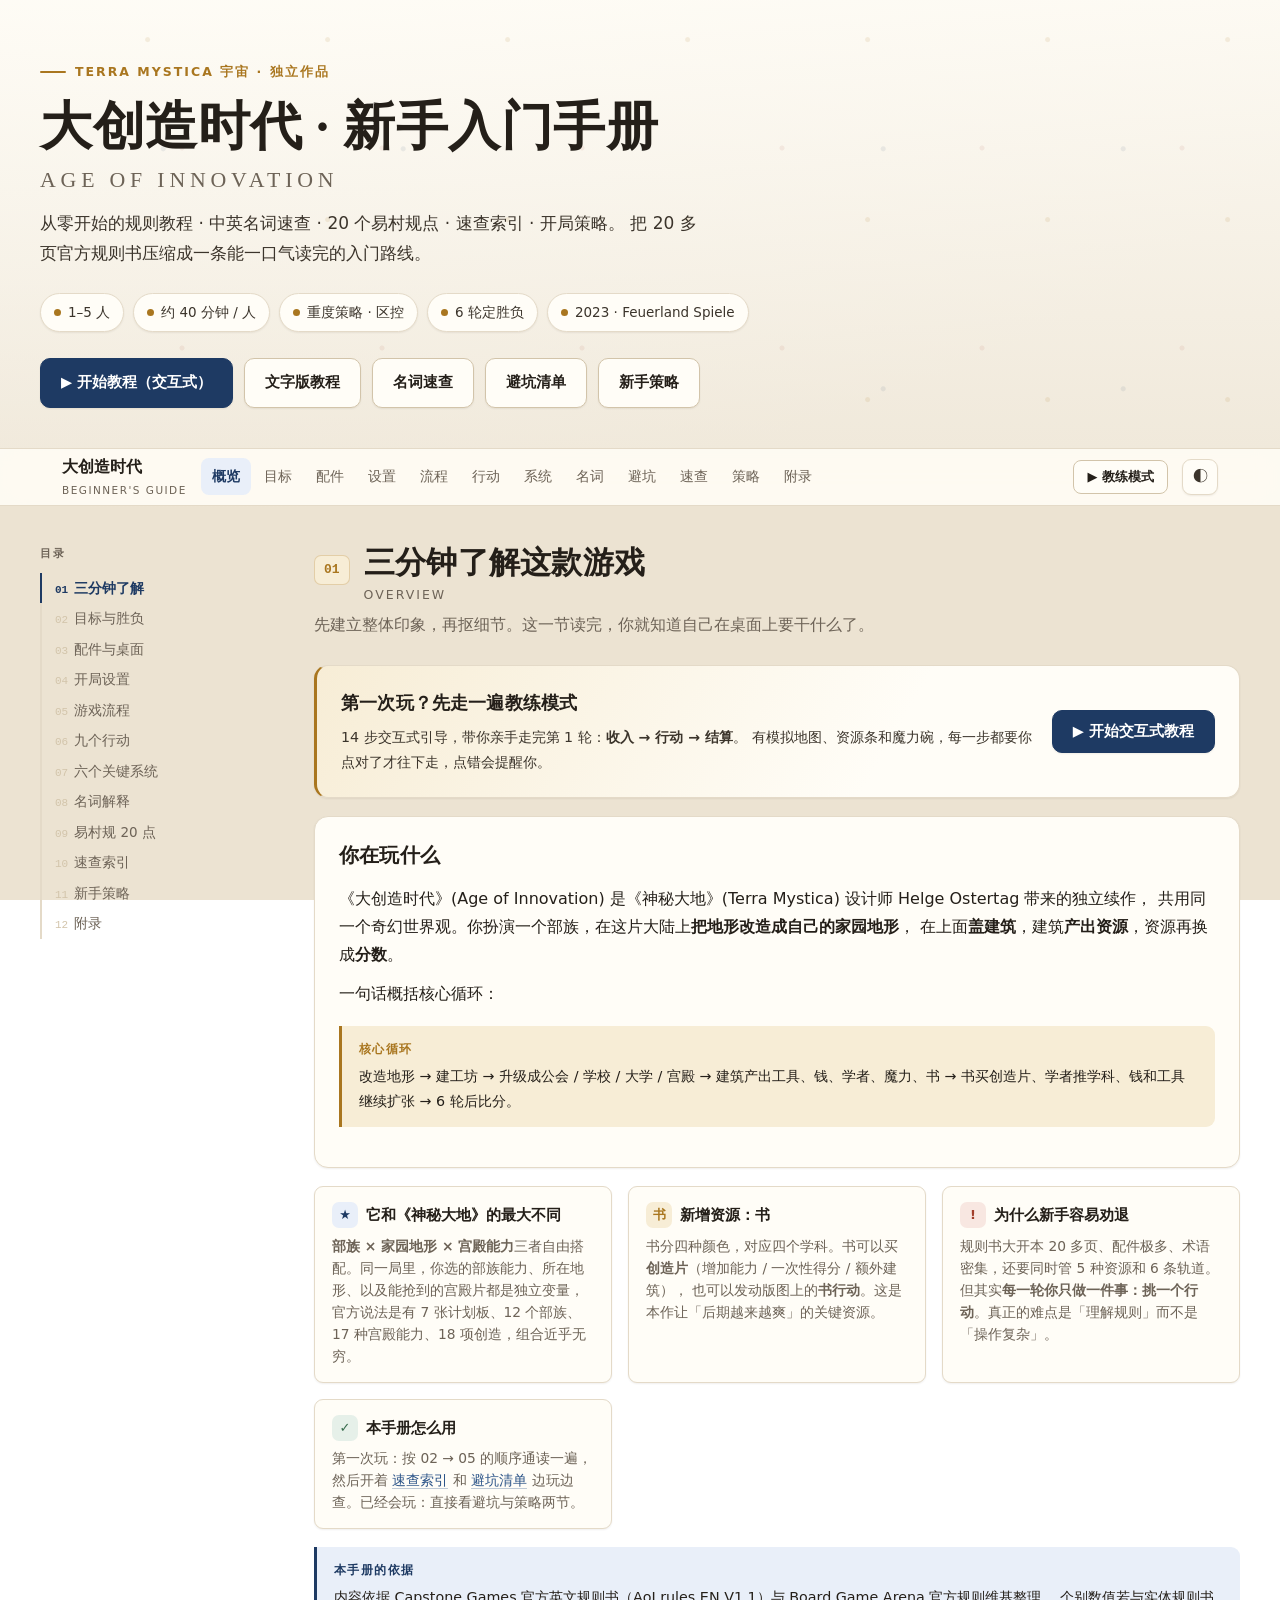
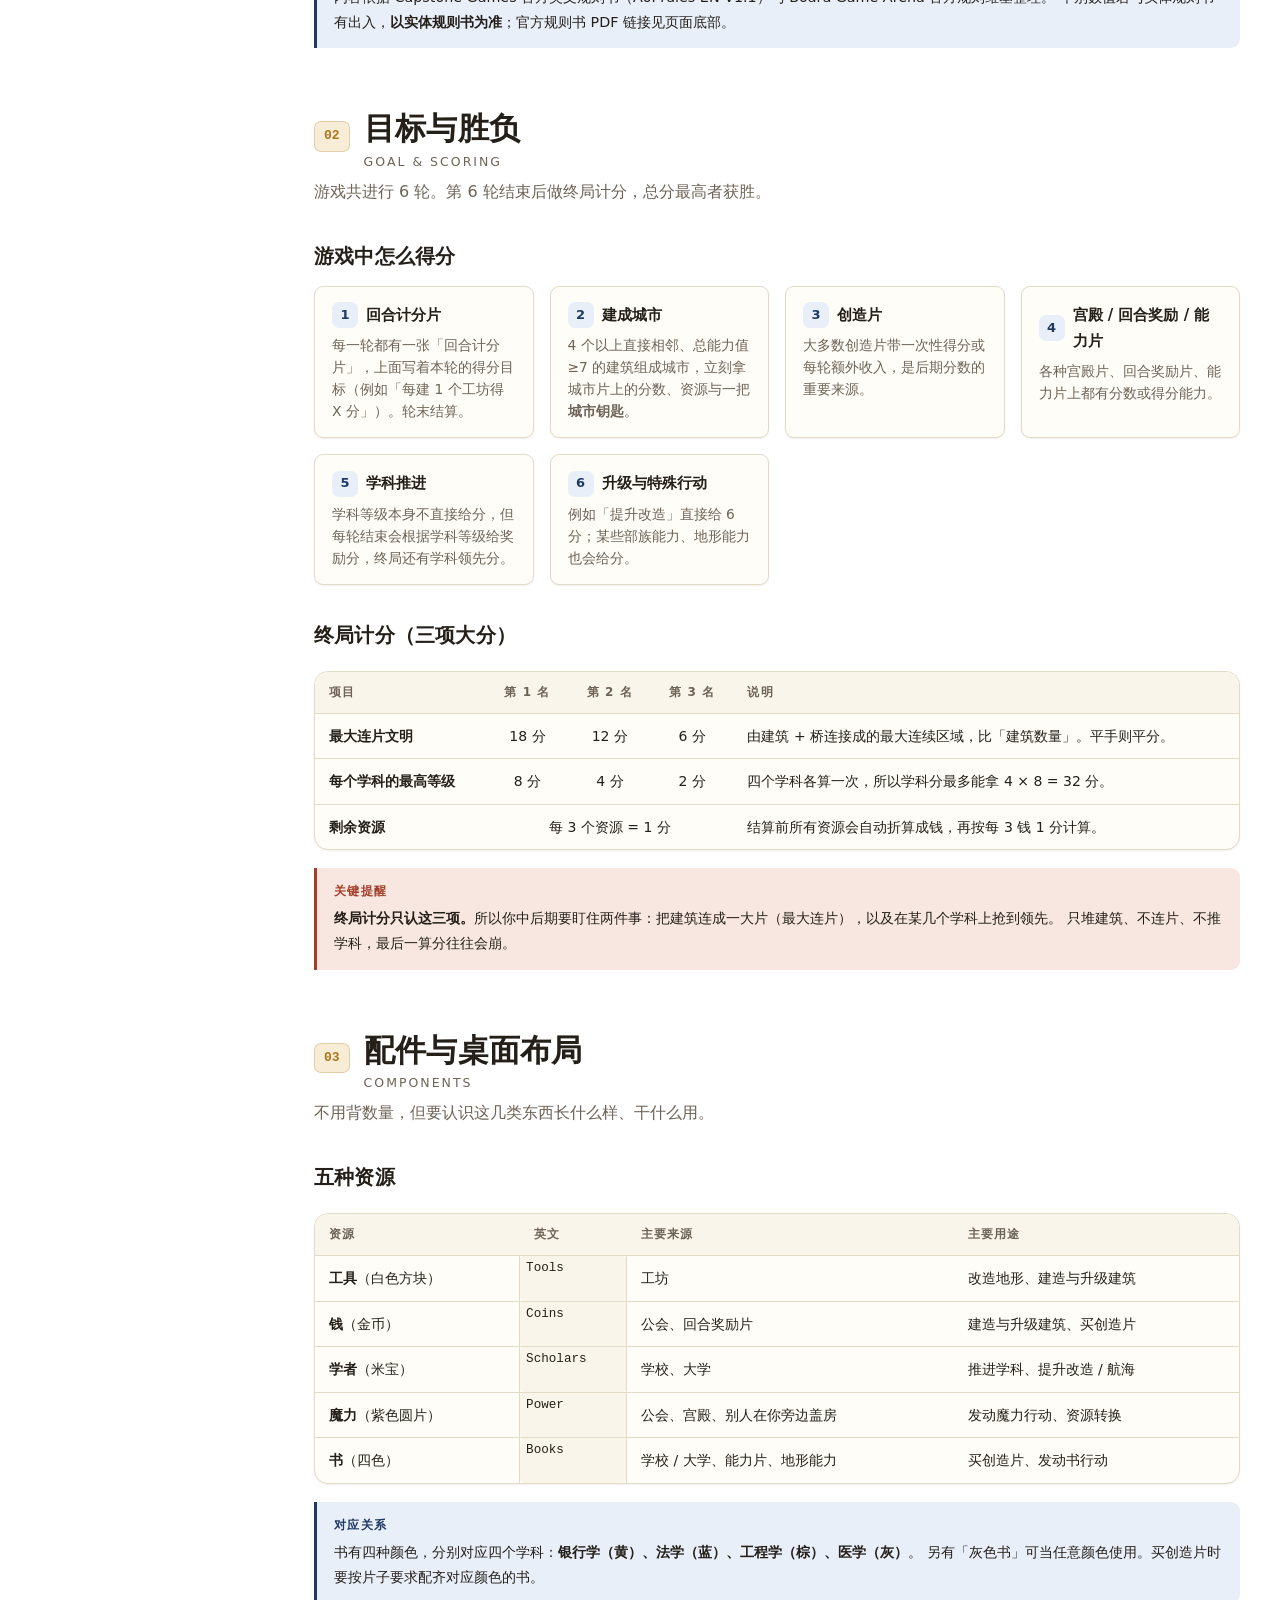
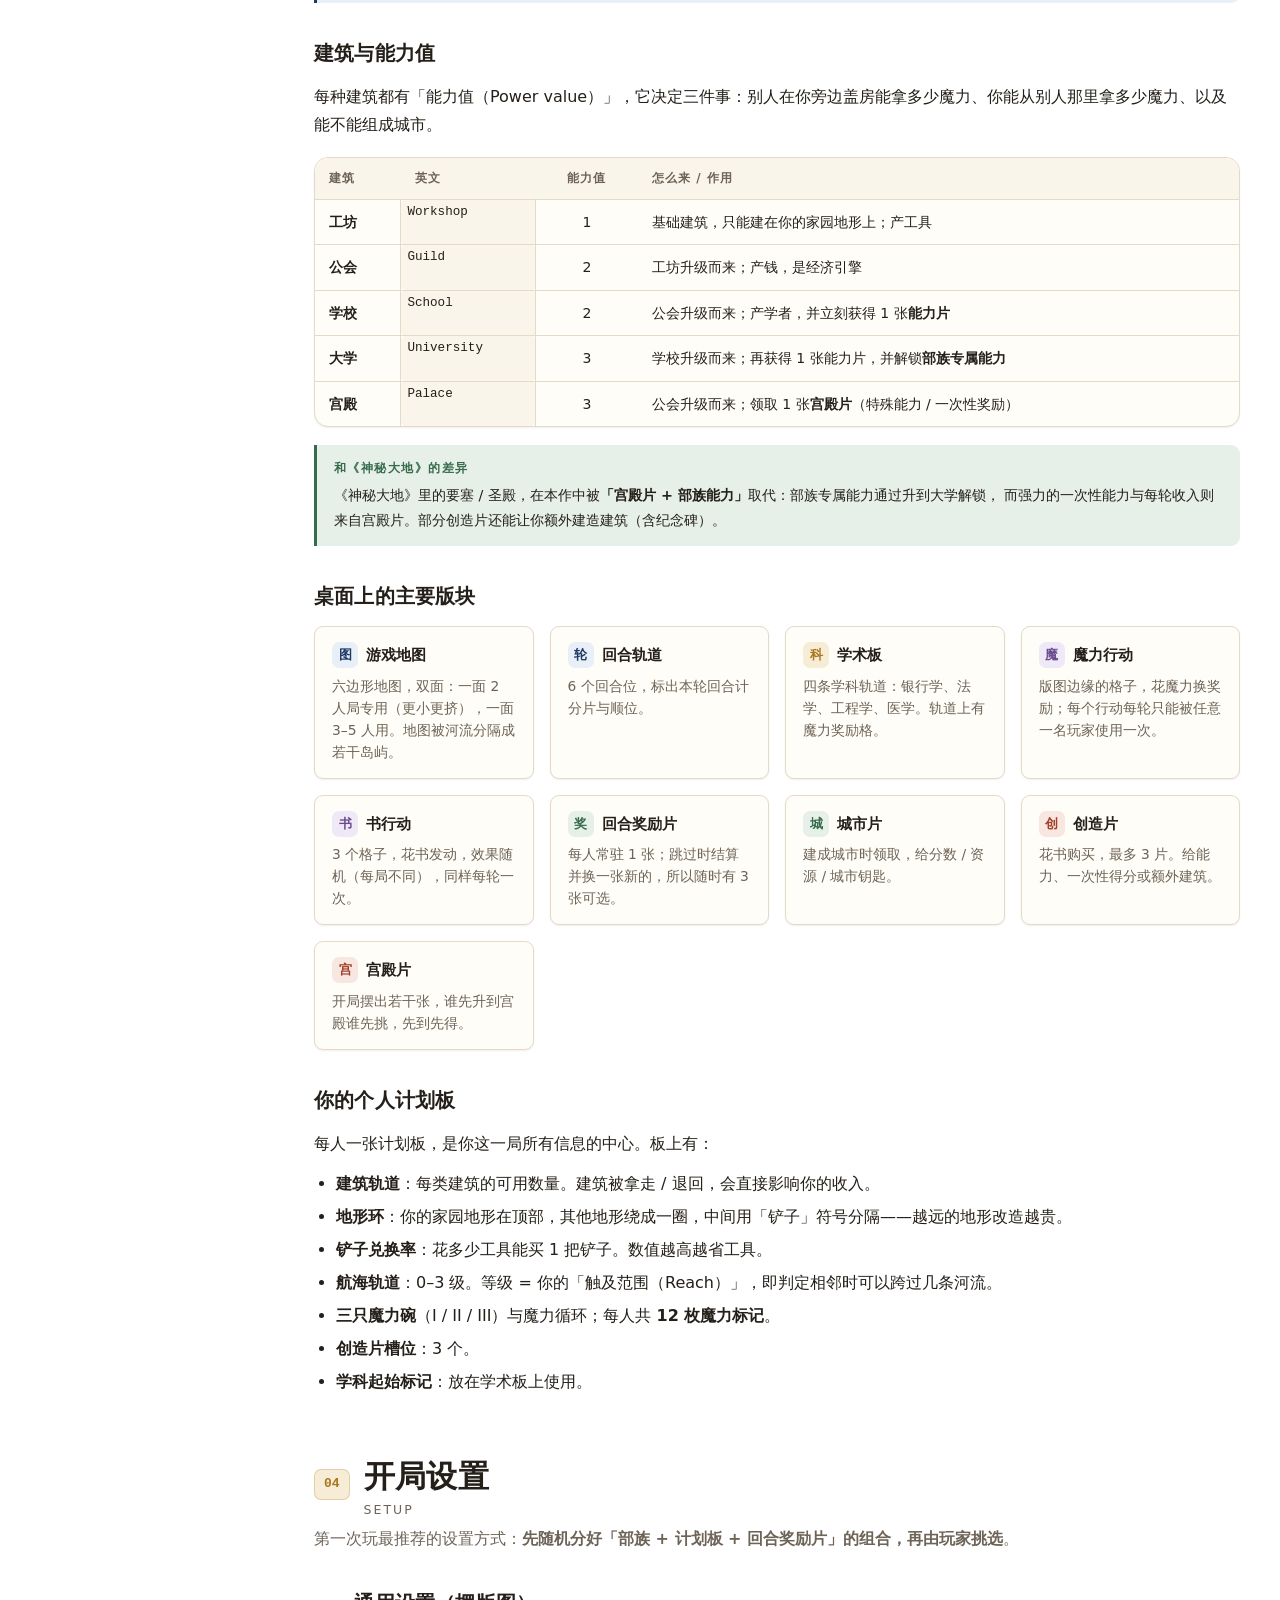
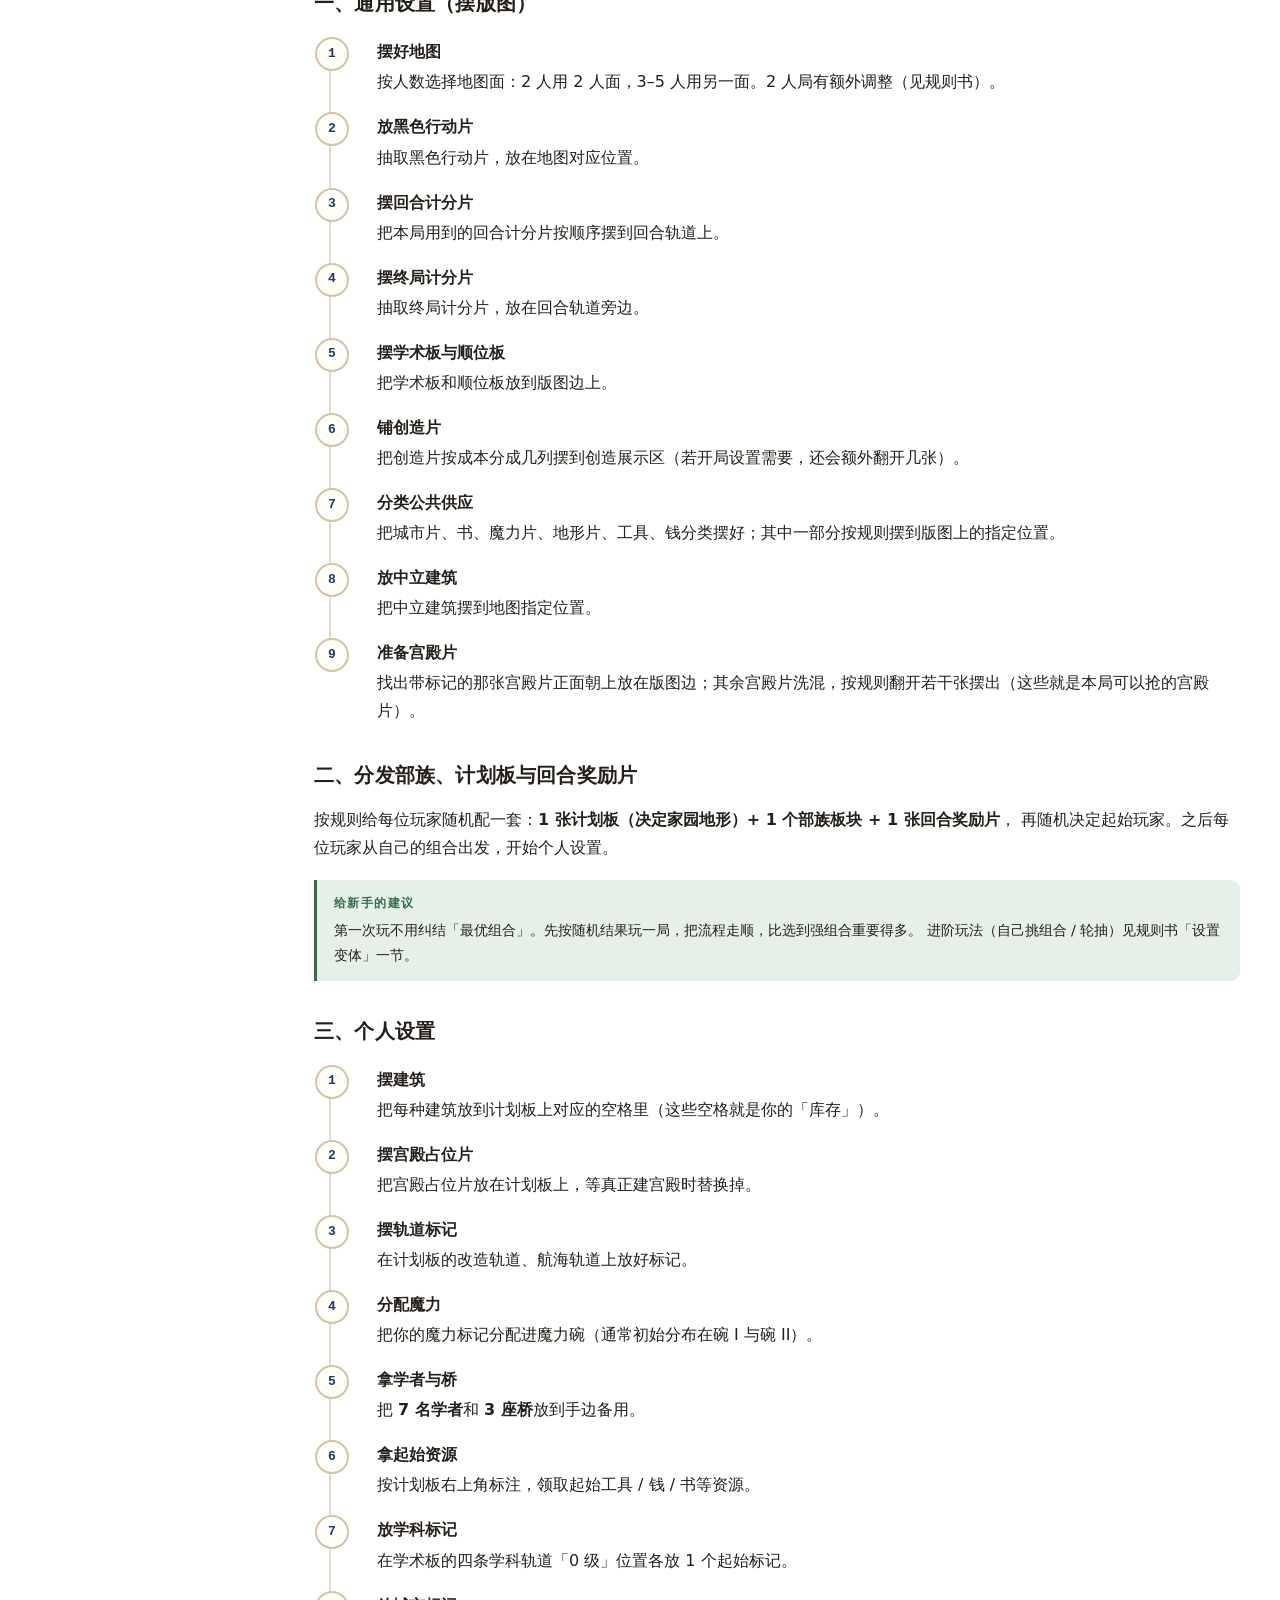
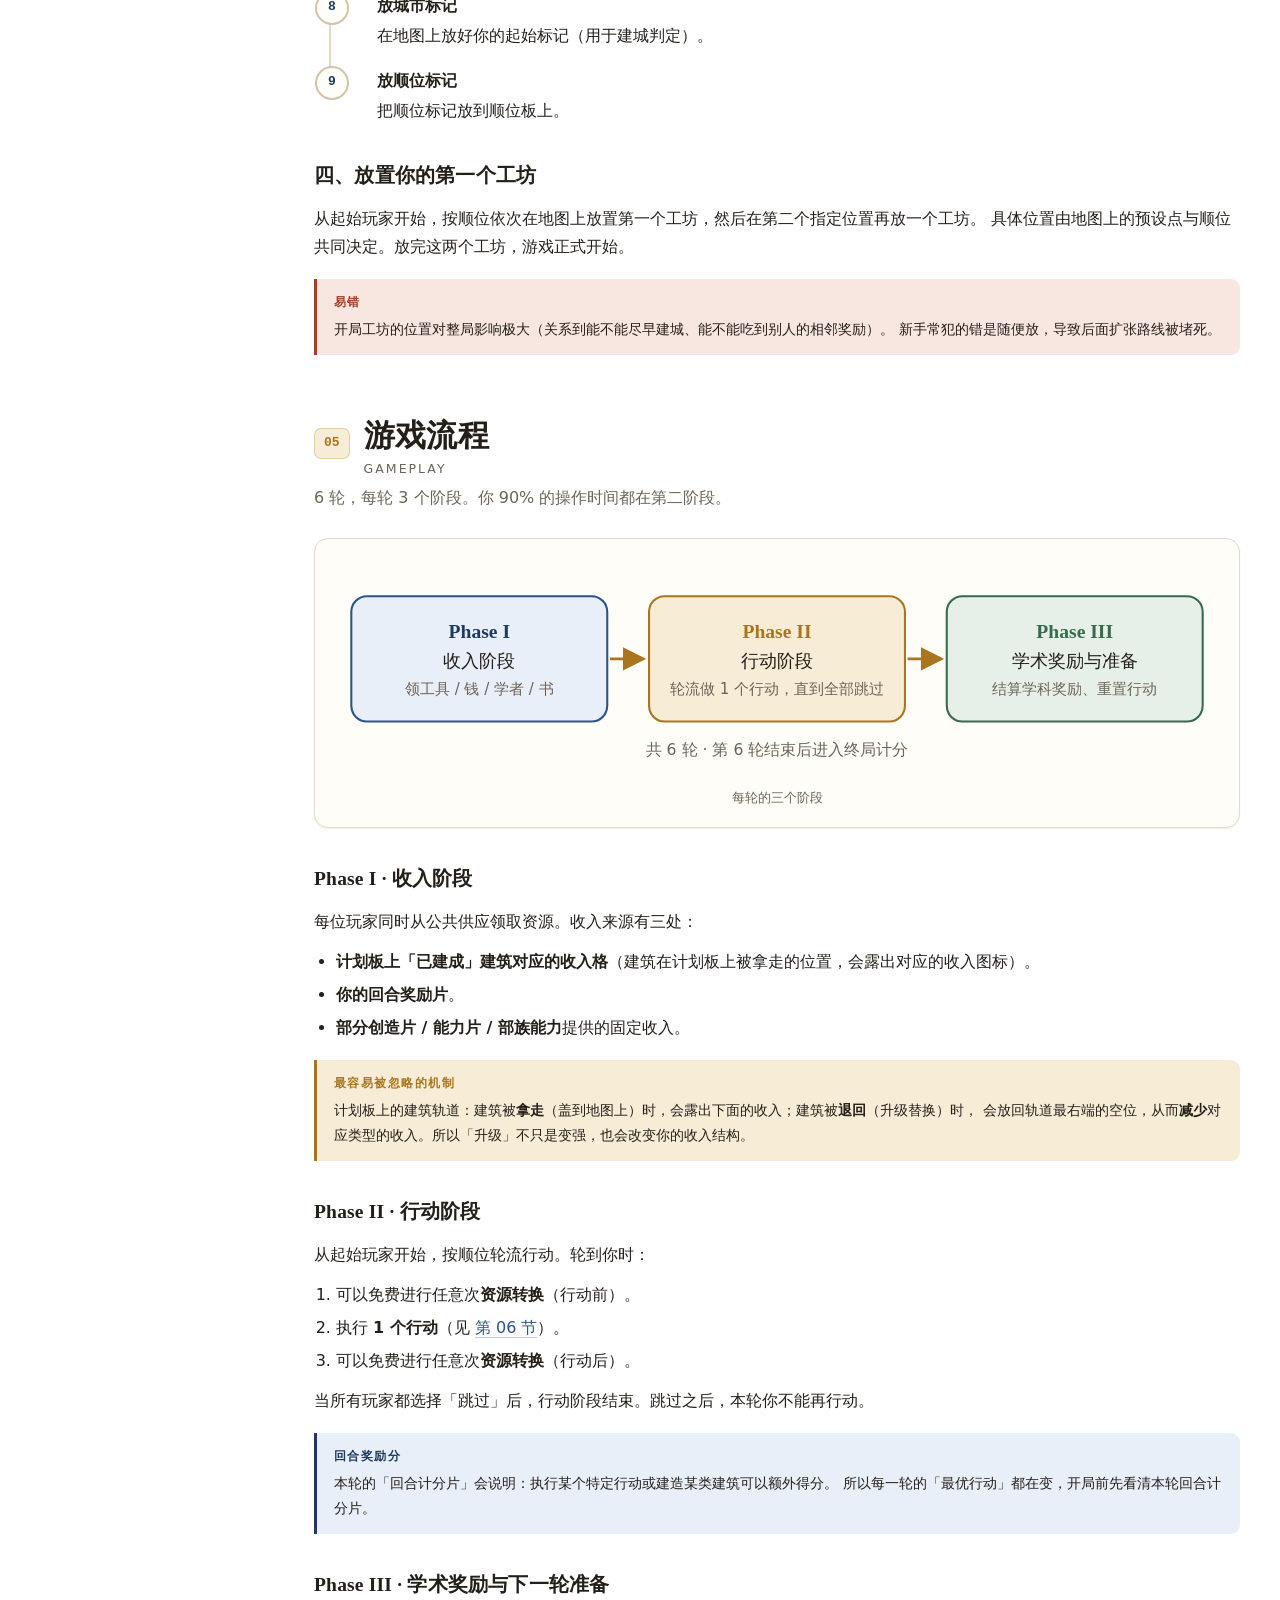
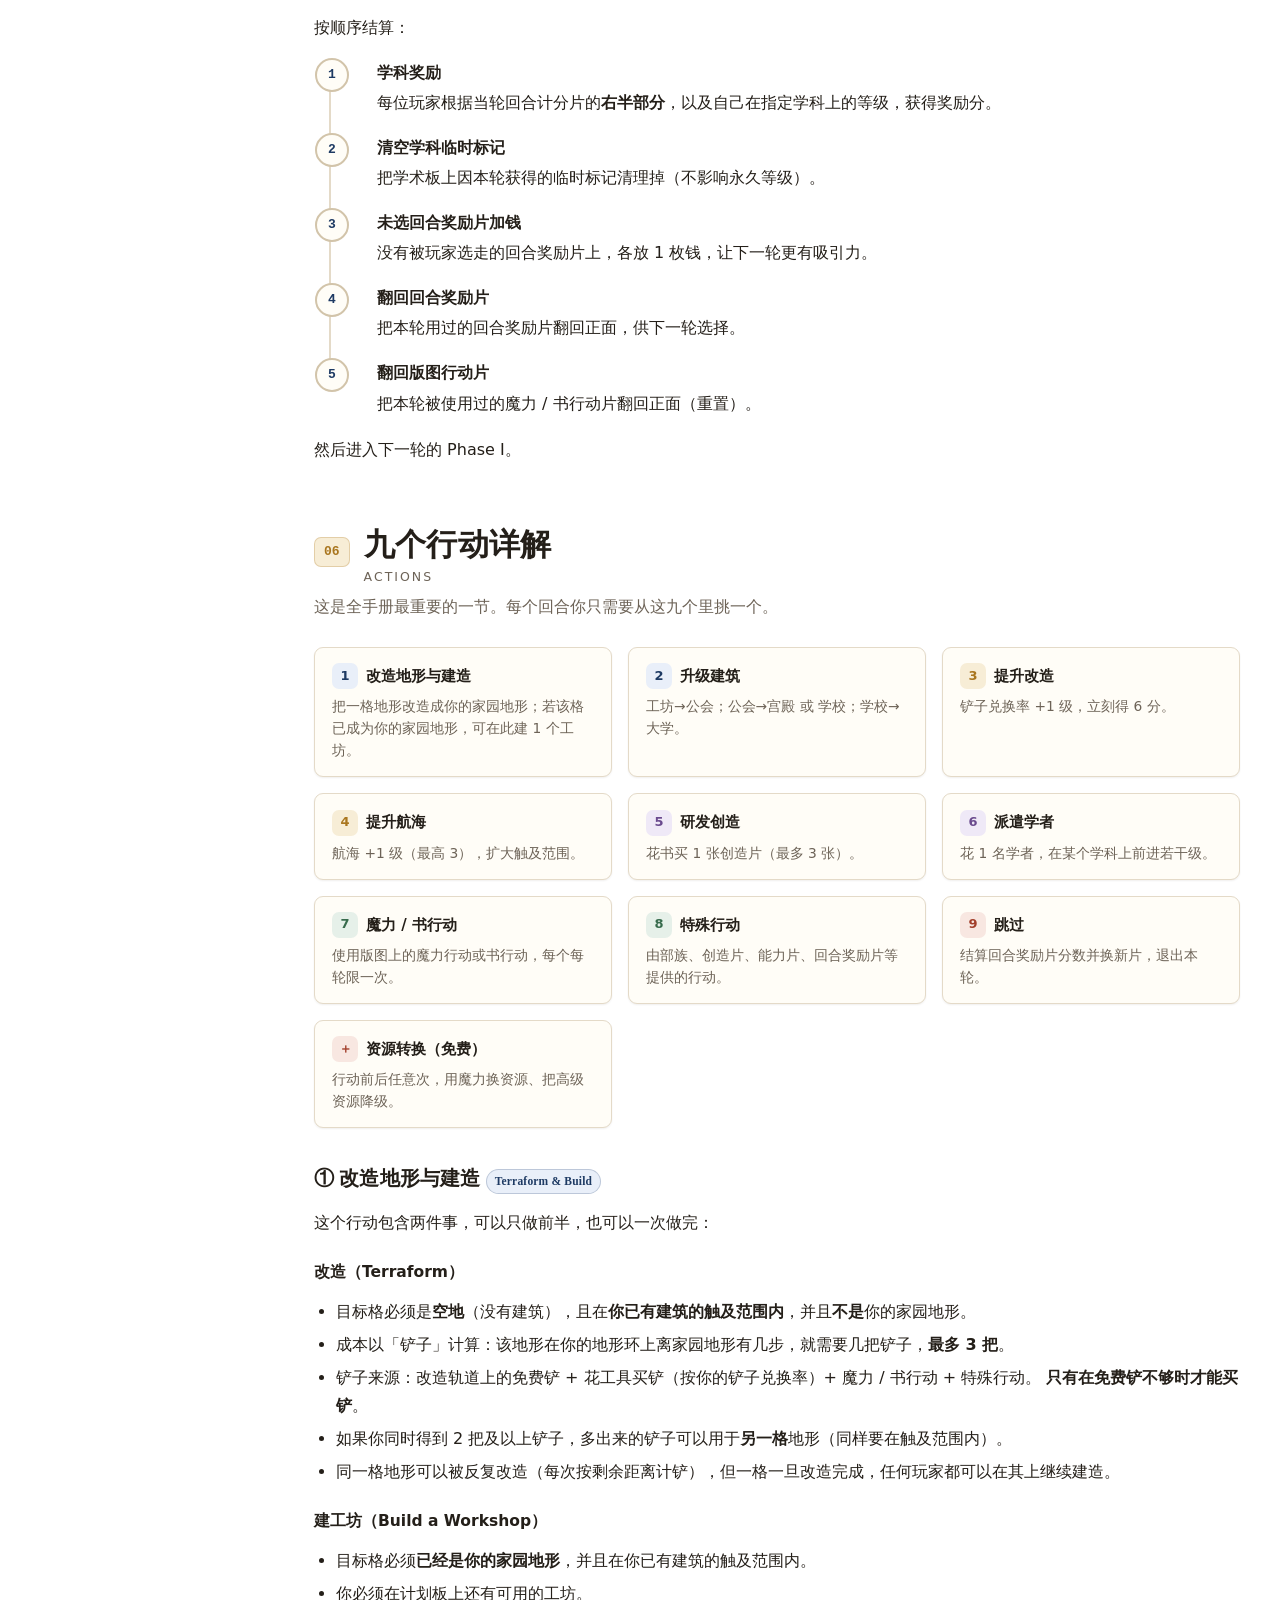
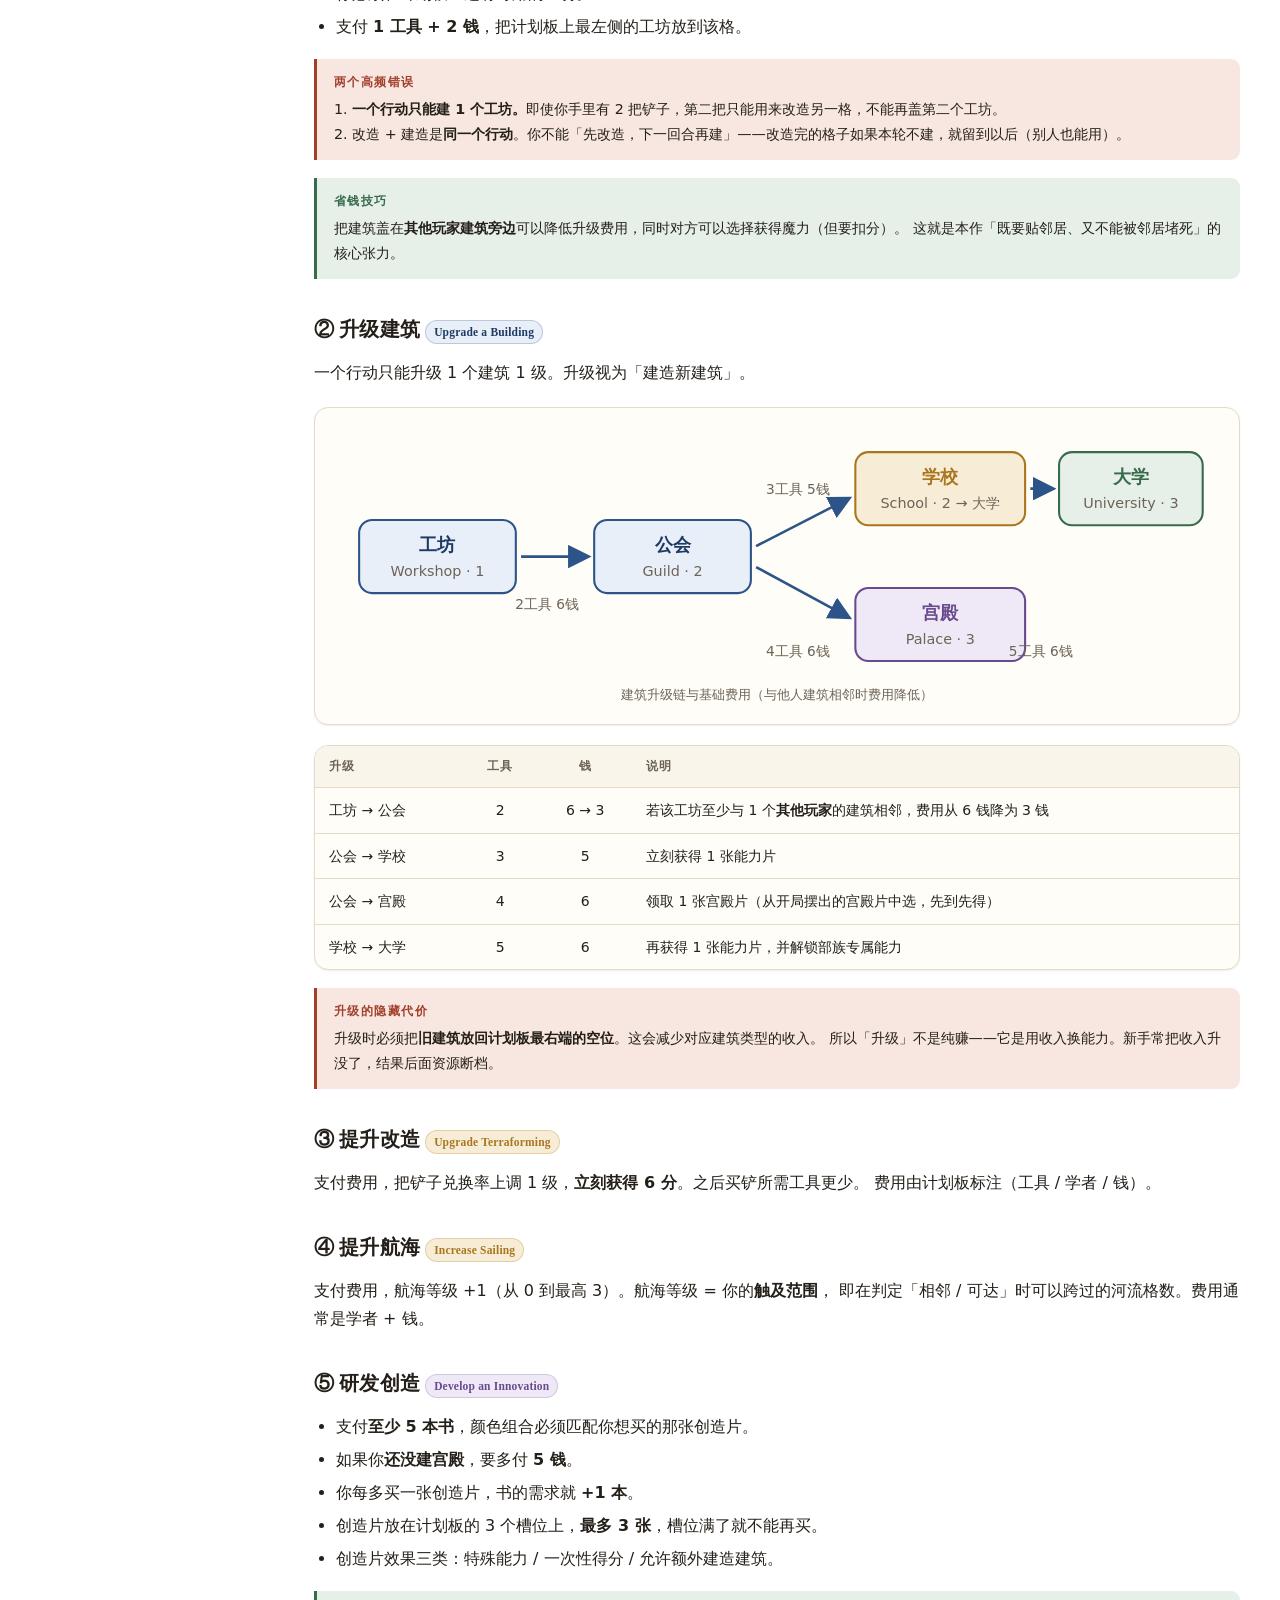
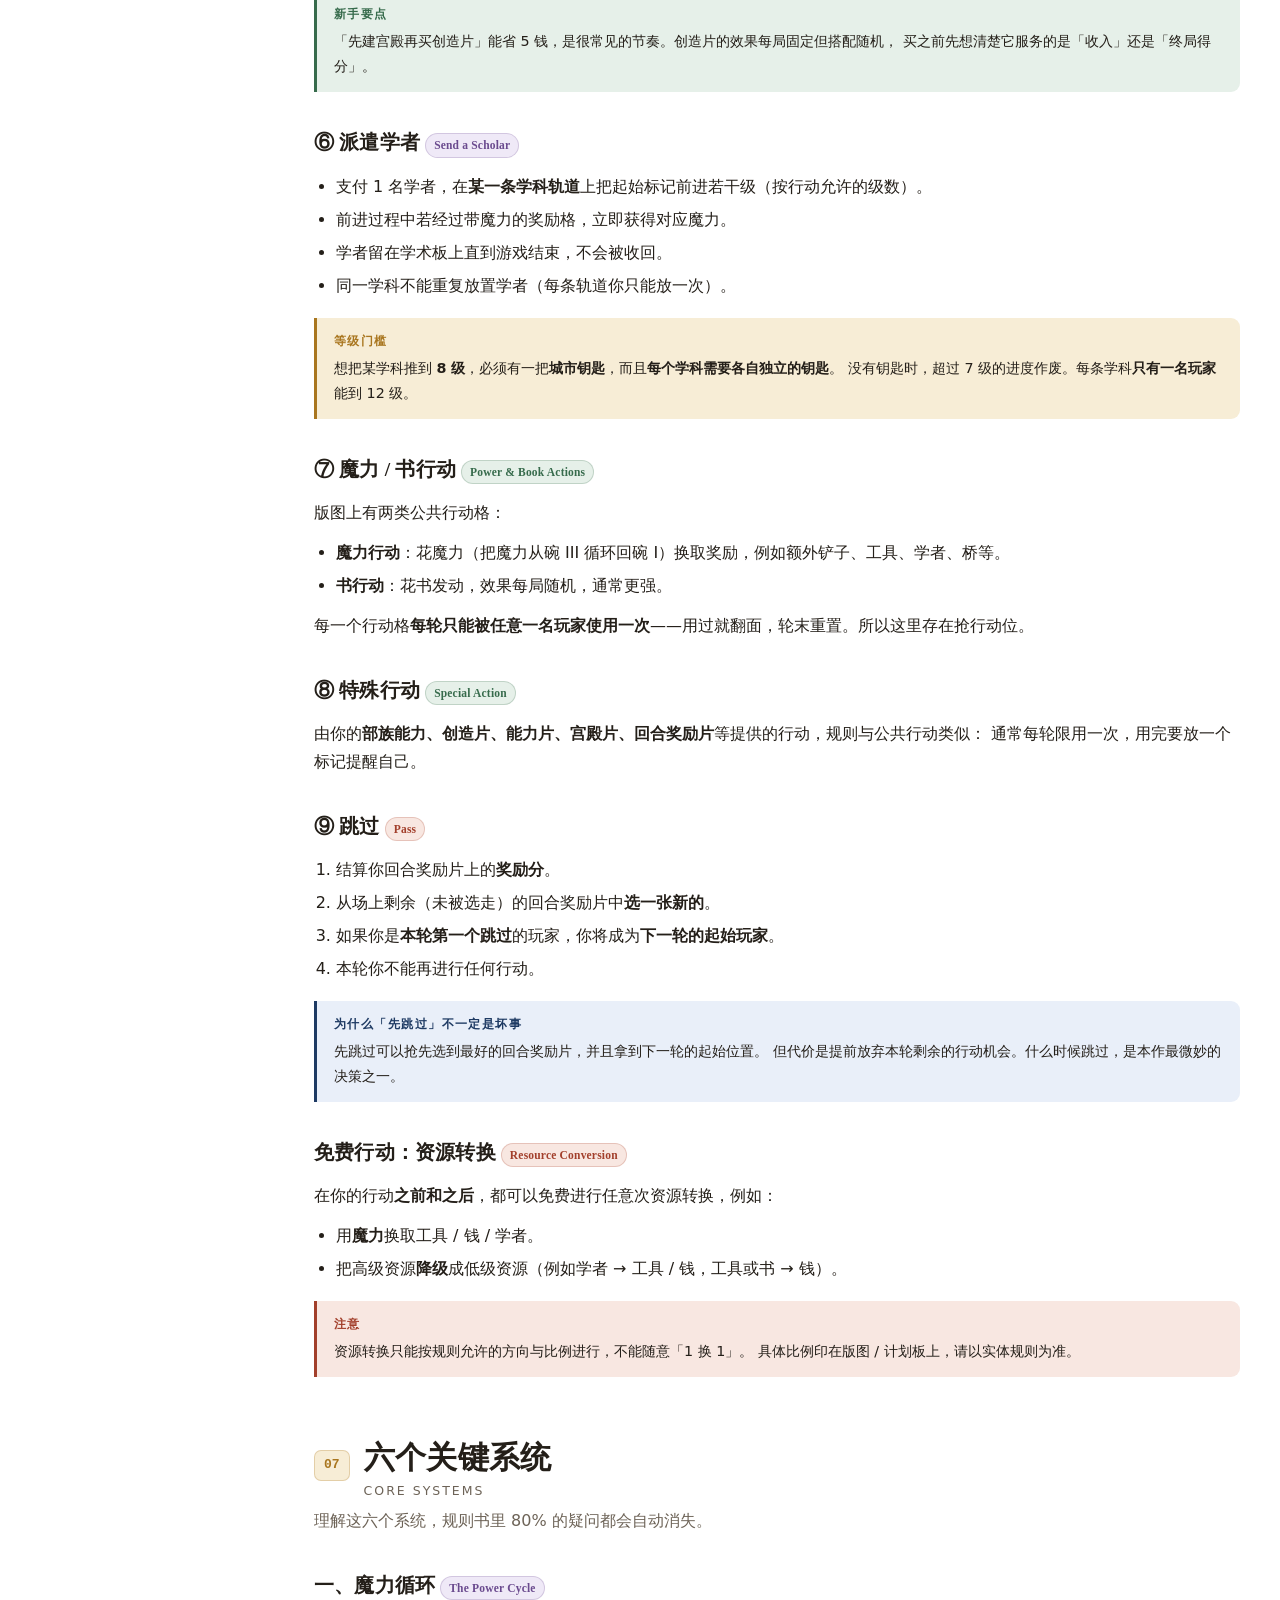
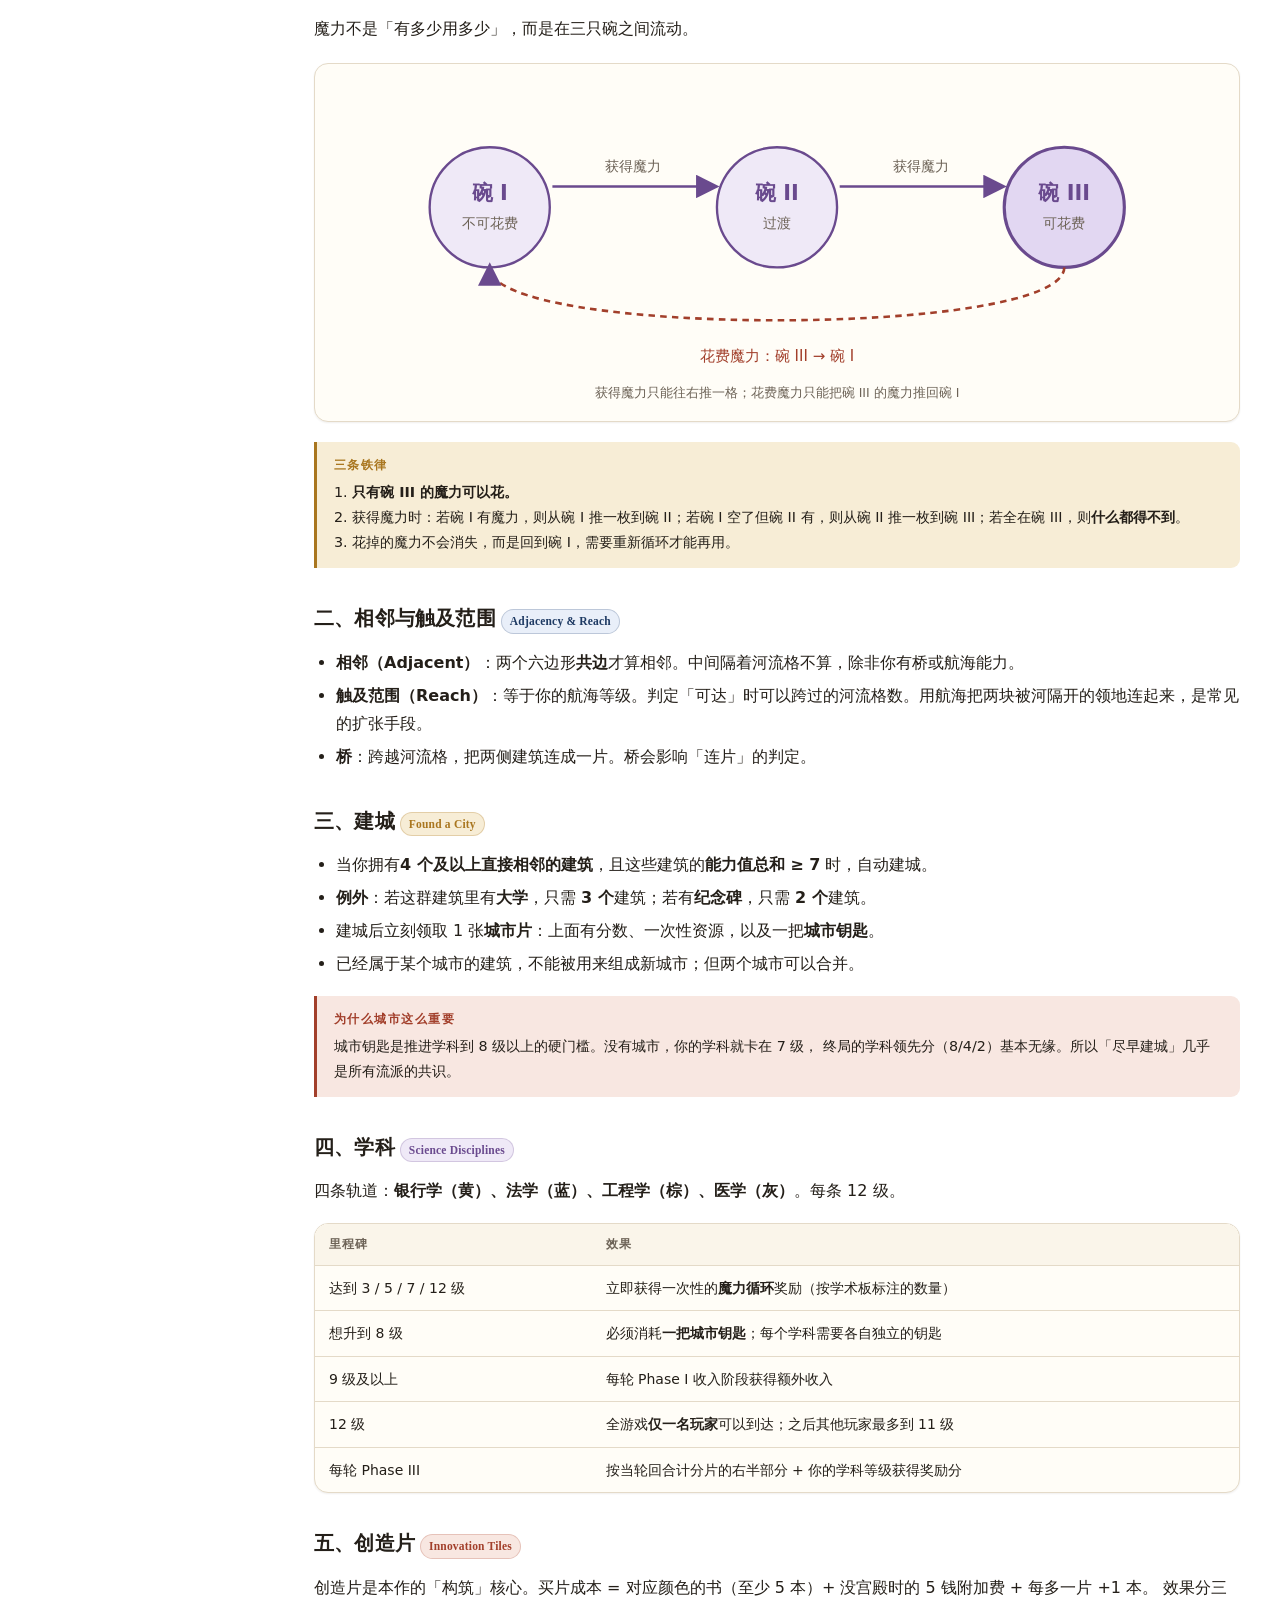
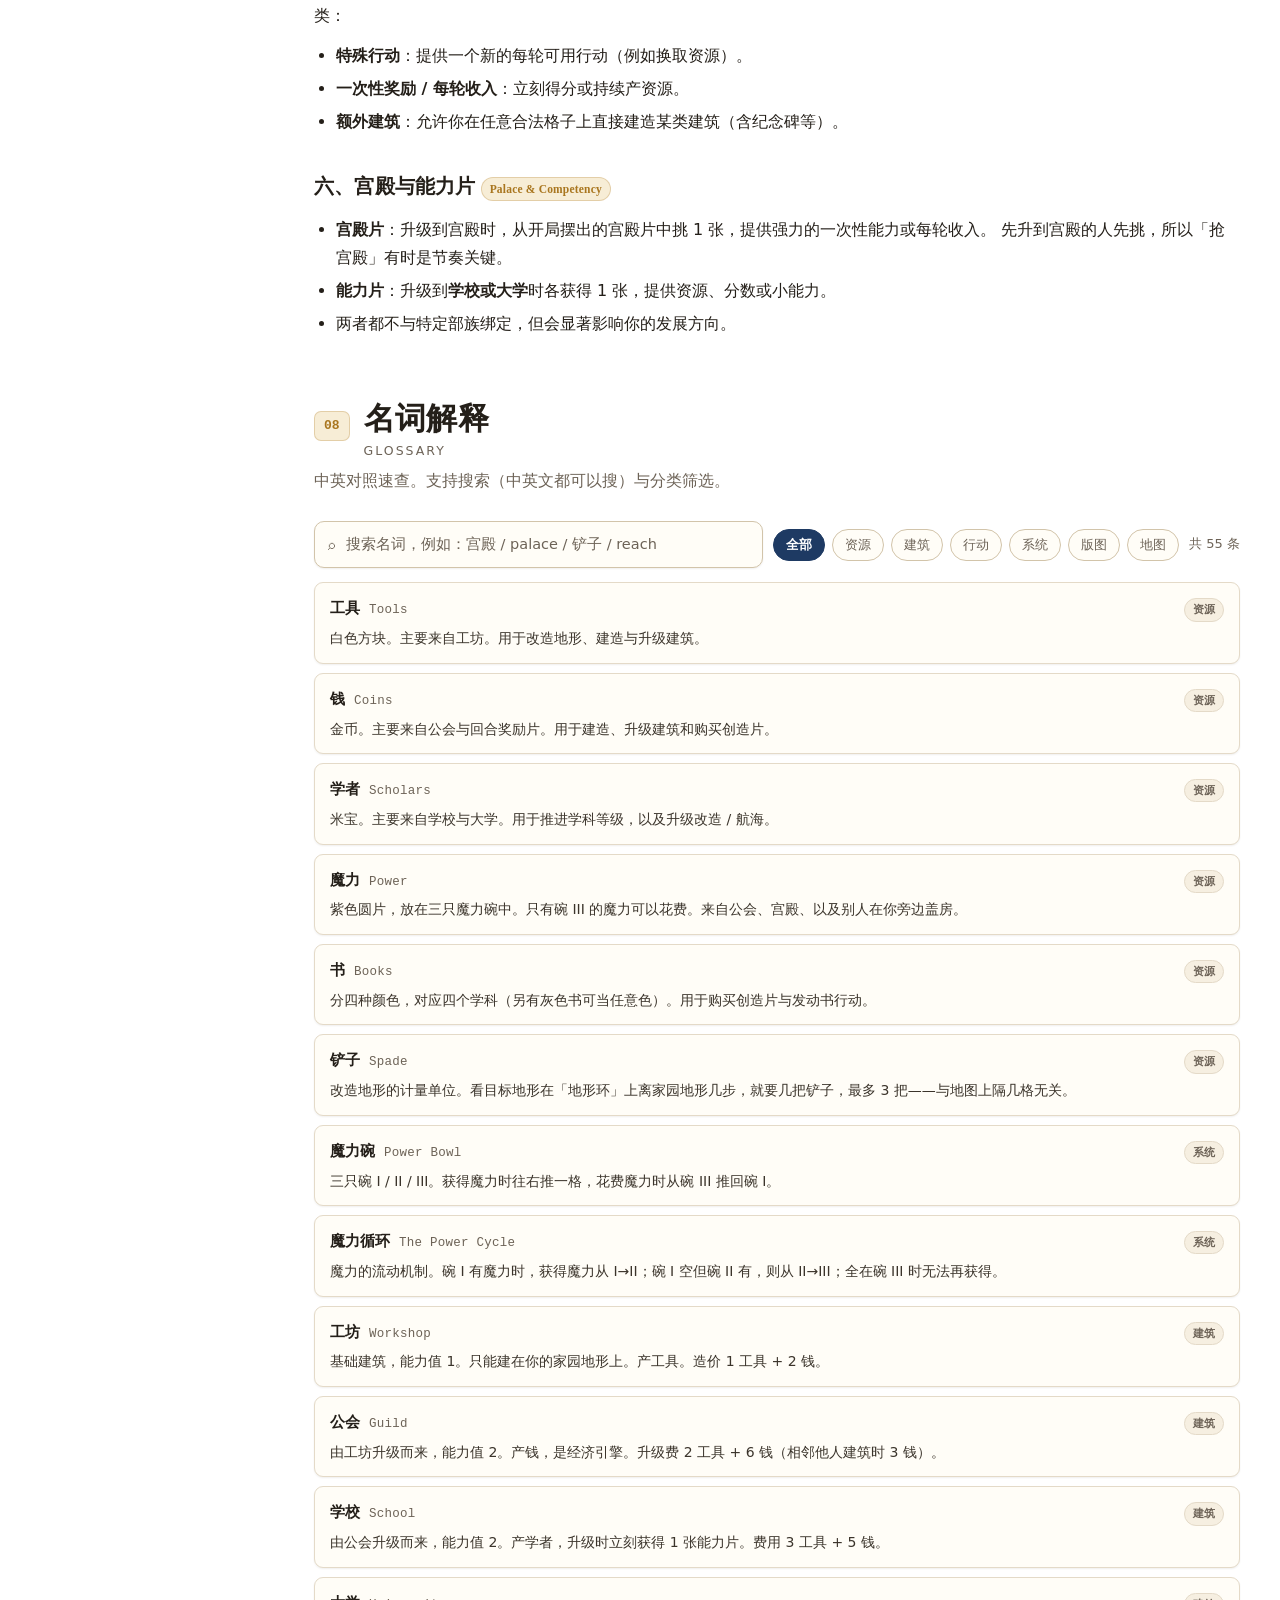
==== index.html @ c89858c3 "chore: 站点移到仓库根目录，便于 GitHub Pages 托管 - index.html 与 assets/ 从 大创造时代-新手入门/ 移到仓库根目录 - 资源引用为相对路径，移动后无需改动" ====
<!DOCTYPE html>
<html lang="zh-CN" data-theme="light">
<head>
<meta charset="UTF-8">
<meta name="viewport" content="width=device-width, initial-scale=1">
<title>大创造时代 Age of Innovation · 新手入门手册</title>
<meta name="description" content="《大创造时代》(Age of Innovation) 新手向规则入门：教程、名词解释、易村规点、速查索引与策略起步。基于官方规则书与 BGA 官方维基整理。">
<link rel="stylesheet" href="assets/styles.css">
</head>
<body>

<!-- ======================= HERO ======================= -->
<header class="hero">
  <div class="wrap hero-inner">
    <div class="kicker">Terra Mystica 宇宙 · 独立作品</div>
    <h1 class="title">大创造时代 · 新手入门手册
      <span class="en">Age of Innovation</span>
    </h1>
    <p class="lede">从零开始的规则教程 · 中英名词速查 · 20 个易村规点 · 速查索引 · 开局策略。
    把 20 多页官方规则书压缩成一条能一口气读完的入门路线。</p>
    <div class="chips">
      <span class="chip"><span class="dot"></span>1–5 人</span>
      <span class="chip"><span class="dot"></span>约 40 分钟 / 人</span>
      <span class="chip"><span class="dot"></span>重度策略 · 区控</span>
      <span class="chip"><span class="dot"></span>6 轮定胜负</span>
      <span class="chip"><span class="dot"></span>2023 · Feuerland Spiele</span>
    </div>
    <div class="hero-actions">
      <button class="btn primary" type="button" data-tut>▶ 开始教程（交互式）</button>
      <a class="btn" href="#goal">文字版教程</a>
      <a class="btn" href="#glossary">名词速查</a>
      <a class="btn" href="#mistakes">避坑清单</a>
      <a class="btn" href="#strategy">新手策略</a>
    </div>
  </div>
</header>

<!-- ======================= TOPBAR ======================= -->
<div class="topbar">
  <div class="wrap topbar-inner">
    <a class="brand" href="#top">大创造时代<small>Beginner's Guide</small></a>
    <nav class="navlinks" id="navlinks">
      <a href="#overview">概览</a>
      <a href="#goal">目标</a>
      <a href="#components">配件</a>
      <a href="#setup">设置</a>
      <a href="#flow">流程</a>
      <a href="#actions">行动</a>
      <a href="#systems">系统</a>
      <a href="#glossary">名词</a>
      <a href="#mistakes">避坑</a>
      <a href="#quickref">速查</a>
      <a href="#strategy">策略</a>
      <a href="#appendix">附录</a>
    </nav>
    <button class="btn tiny" type="button" data-tut title="交互式教练模式">▶ 教练模式</button>
    <button class="icon-btn" id="themeBtn" title="切换深色 / 浅色" aria-label="切换主题">◐</button>
  </div>
</div>

<div class="wrap layout" id="top">

  <!-- ======================= TOC ======================= -->
  <aside class="toc">
    <h4>目录</h4>
    <ol id="toclist">
      <li><a href="#overview"><span class="num">01</span>三分钟了解</a></li>
      <li><a href="#goal"><span class="num">02</span>目标与胜负</a></li>
      <li><a href="#components"><span class="num">03</span>配件与桌面</a></li>
      <li><a href="#setup"><span class="num">04</span>开局设置</a></li>
      <li><a href="#flow"><span class="num">05</span>游戏流程</a></li>
      <li><a href="#actions"><span class="num">06</span>九个行动</a></li>
      <li><a href="#systems"><span class="num">07</span>六个关键系统</a></li>
      <li><a href="#glossary"><span class="num">08</span>名词解释</a></li>
      <li><a href="#mistakes"><span class="num">09</span>易村规 20 点</a></li>
      <li><a href="#quickref"><span class="num">10</span>速查索引</a></li>
      <li><a href="#strategy"><span class="num">11</span>新手策略</a></li>
      <li><a href="#appendix"><span class="num">12</span>附录</a></li>
    </ol>
  </aside>

  <!-- ======================= MAIN ======================= -->
  <main>

  <!-- ============ 01 概览 ============ -->
  <section id="overview">
    <div class="sec-head"><span class="sec-num">01</span><h2>三分钟了解这款游戏<span class="en">Overview</span></h2></div>
    <p class="sec-sub">先建立整体印象，再抠细节。这一节读完，你就知道自己在桌面上要干什么了。</p>

    <div class="card cta">
      <div class="cta-txt">
        <h3>第一次玩？先走一遍教练模式</h3>
        <p>14 步交互式引导，带你亲手走完第 1 轮：<b>收入 → 行动 → 结算</b>。
        有模拟地图、资源条和魔力碗，每一步都要你点对了才往下走，点错会提醒你。</p>
      </div>
      <button class="btn primary" type="button" data-tut>▶ 开始交互式教程</button>
    </div>

    <div class="card">
      <h3 style="margin-top:0">你在玩什么</h3>
      <p>《大创造时代》(Age of Innovation) 是《神秘大地》(Terra Mystica) 设计师 Helge Ostertag 带来的独立续作，
      共用同一个奇幻世界观。你扮演一个部族，在这片大陆上<b>把地形改造成自己的家园地形</b>，
      在上面<b>盖建筑</b>，建筑<b>产出资源</b>，资源再换成<b>分数</b>。</p>
      <p>一句话概括核心循环：</p>
      <p class="note key"><span class="lbl">核心循环</span>
      改造地形 → 建工坊 → 升级成公会 / 学校 / 大学 / 宫殿 → 建筑产出工具、钱、学者、魔力、书 →
      书买创造片、学者推学科、钱和工具继续扩张 → 6 轮后比分。</p>
    </div>

    <div class="grid g2">
      <div class="tile blue">
        <h4><span class="ico">★</span>它和《神秘大地》的最大不同</h4>
        <p><b>部族 × 家园地形 × 宫殿能力</b>三者自由搭配。同一局里，你选的部族能力、所在地形、以及能抢到的宫殿片都是独立变量，
        官方说法是有 7 张计划板、12 个部族、17 种宫殿能力、18 项创造，组合近乎无穷。</p>
      </div>
      <div class="tile gold">
        <h4><span class="ico">书</span>新增资源：书</h4>
        <p>书分四种颜色，对应四个学科。书可以买<b>创造片</b>（增加能力 / 一次性得分 / 额外建筑），
        也可以发动版图上的<b>书行动</b>。这是本作让「后期越来越爽」的关键资源。</p>
      </div>
      <div class="tile red">
        <h4><span class="ico">!</span>为什么新手容易劝退</h4>
        <p>规则书大开本 20 多页、配件极多、术语密集，还要同时管 5 种资源和 6 条轨道。
        但其实<b>每一轮你只做一件事：挑一个行动</b>。真正的难点是「理解规则」而不是「操作复杂」。</p>
      </div>
      <div class="tile green">
        <h4><span class="ico">✓</span>本手册怎么用</h4>
        <p>第一次玩：按 02 → 05 的顺序通读一遍，然后开着 <a href="#quickref">速查索引</a> 和
        <a href="#mistakes">避坑清单</a> 边玩边查。已经会玩：直接看避坑与策略两节。</p>
      </div>
    </div>

    <div class="note">
      <span class="lbl">本手册的依据</span>
      <p>内容依据 Capstone Games 官方英文规则书（AoI rules EN V1.1）与 Board Game Arena 官方规则维基整理。
      个别数值若与实体规则书有出入，<b>以实体规则书为准</b>；官方规则书 PDF 链接见页面底部。</p>
    </div>
  </section>

  <!-- ============ 02 目标 ============ -->
  <section id="goal">
    <div class="sec-head"><span class="sec-num">02</span><h2>目标与胜负<span class="en">Goal &amp; Scoring</span></h2></div>
    <p class="sec-sub">游戏共进行 6 轮。第 6 轮结束后做终局计分，总分最高者获胜。</p>

    <h3>游戏中怎么得分</h3>
    <div class="grid g3">
      <div class="tile"><h4><span class="ico">1</span>回合计分片</h4><p>每一轮都有一张「回合计分片」，上面写着本轮的得分目标（例如「每建 1 个工坊得 X 分」）。轮末结算。</p></div>
      <div class="tile"><h4><span class="ico">2</span>建成城市</h4><p>4 个以上直接相邻、总能力值 ≥7 的建筑组成城市，立刻拿城市片上的分数、资源与一把<b>城市钥匙</b>。</p></div>
      <div class="tile"><h4><span class="ico">3</span>创造片</h4><p>大多数创造片带一次性得分或每轮额外收入，是后期分数的重要来源。</p></div>
      <div class="tile"><h4><span class="ico">4</span>宫殿 / 回合奖励 / 能力片</h4><p>各种宫殿片、回合奖励片、能力片上都有分数或得分能力。</p></div>
      <div class="tile"><h4><span class="ico">5</span>学科推进</h4><p>学科等级本身不直接给分，但每轮结束会根据学科等级给奖励分，终局还有学科领先分。</p></div>
      <div class="tile"><h4><span class="ico">6</span>升级与特殊行动</h4><p>例如「提升改造」直接给 6 分；某些部族能力、地形能力也会给分。</p></div>
    </div>

    <h3>终局计分（三项大分）</h3>
    <div class="table-wrap">
      <table>
        <thead><tr><th>项目</th><th class="num">第 1 名</th><th class="num">第 2 名</th><th class="num">第 3 名</th><th>说明</th></tr></thead>
        <tbody>
          <tr><td><b>最大连片文明</b></td><td class="num">18 分</td><td class="num">12 分</td><td class="num">6 分</td><td>由建筑 + 桥连接成的最大连续区域，比「建筑数量」。平手则平分。</td></tr>
          <tr><td><b>每个学科的最高等级</b></td><td class="num">8 分</td><td class="num">4 分</td><td class="num">2 分</td><td>四个学科各算一次，所以学科分最多能拿 4 × 8 = 32 分。</td></tr>
          <tr><td><b>剩余资源</b></td><td class="num" colspan="3">每 3 个资源 = 1 分</td><td>结算前所有资源会自动折算成钱，再按每 3 钱 1 分计算。</td></tr>
        </tbody>
      </table>
    </div>
    <div class="note warn"><span class="lbl">关键提醒</span>
      <p><b>终局计分只认这三项。</b>所以你中后期要盯住两件事：把建筑连成一大片（最大连片），以及在某几个学科上抢到领先。
      只堆建筑、不连片、不推学科，最后一算分往往会崩。</p>
    </div>
  </section>

  <!-- ============ 03 配件 ============ -->
  <section id="components">
    <div class="sec-head"><span class="sec-num">03</span><h2>配件与桌面布局<span class="en">Components</span></h2></div>
    <p class="sec-sub">不用背数量，但要认识这几类东西长什么样、干什么用。</p>

    <h3>五种资源</h3>
    <div class="table-wrap">
      <table>
        <thead><tr><th>资源</th><th>英文</th><th>主要来源</th><th>主要用途</th></tr></thead>
        <tbody>
          <tr><td><b>工具</b>（白色方块）</td><td class="mono">Tools</td><td>工坊</td><td>改造地形、建造与升级建筑</td></tr>
          <tr><td><b>钱</b>（金币）</td><td class="mono">Coins</td><td>公会、回合奖励片</td><td>建造与升级建筑、买创造片</td></tr>
          <tr><td><b>学者</b>（米宝）</td><td class="mono">Scholars</td><td>学校、大学</td><td>推进学科、提升改造 / 航海</td></tr>
          <tr><td><b>魔力</b>（紫色圆片）</td><td class="mono">Power</td><td>公会、宫殿、别人在你旁边盖房</td><td>发动魔力行动、资源转换</td></tr>
          <tr><td><b>书</b>（四色）</td><td class="mono">Books</td><td>学校 / 大学、能力片、地形能力</td><td>买创造片、发动书行动</td></tr>
        </tbody>
      </table>
    </div>
    <div class="note"><span class="lbl">对应关系</span>
      <p>书有四种颜色，分别对应四个学科：<b>银行学（黄）、法学（蓝）、工程学（棕）、医学（灰）</b>。
      另有「灰色书」可当任意颜色使用。买创造片时要按片子要求配齐对应颜色的书。</p>
    </div>

    <h3>建筑与能力值</h3>
    <p>每种建筑都有「能力值（Power value）」，它决定三件事：别人在你旁边盖房能拿多少魔力、你能从别人那里拿多少魔力、以及能不能组成城市。</p>
    <div class="table-wrap">
      <table>
        <thead><tr><th>建筑</th><th>英文</th><th class="num">能力值</th><th>怎么来 / 作用</th></tr></thead>
        <tbody>
          <tr><td><b>工坊</b></td><td class="mono">Workshop</td><td class="num">1</td><td>基础建筑，只能建在你的家园地形上；产工具</td></tr>
          <tr><td><b>公会</b></td><td class="mono">Guild</td><td class="num">2</td><td>工坊升级而来；产钱，是经济引擎</td></tr>
          <tr><td><b>学校</b></td><td class="mono">School</td><td class="num">2</td><td>公会升级而来；产学者，并立刻获得 1 张<b>能力片</b></td></tr>
          <tr><td><b>大学</b></td><td class="mono">University</td><td class="num">3</td><td>学校升级而来；再获得 1 张能力片，并解锁<b>部族专属能力</b></td></tr>
          <tr><td><b>宫殿</b></td><td class="mono">Palace</td><td class="num">3</td><td>公会升级而来；领取 1 张<b>宫殿片</b>（特殊能力 / 一次性奖励）</td></tr>
        </tbody>
      </table>
    </div>
    <div class="note tip"><span class="lbl">和《神秘大地》的差异</span>
      <p>《神秘大地》里的要塞 / 圣殿，在本作中被<b>「宫殿片 + 部族能力」</b>取代：部族专属能力通过升到大学解锁，
      而强力的一次性能力与每轮收入则来自宫殿片。部分创造片还能让你额外建造建筑（含纪念碑）。</p>
    </div>

    <h3>桌面上的主要版块</h3>
    <div class="grid g3">
      <div class="tile blue"><h4><span class="ico">图</span>游戏地图</h4><p>六边形地图，双面：一面 2 人局专用（更小更挤），一面 3–5 人用。地图被河流分隔成若干岛屿。</p></div>
      <div class="tile blue"><h4><span class="ico">轮</span>回合轨道</h4><p>6 个回合位，标出本轮回合计分片与顺位。</p></div>
      <div class="tile gold"><h4><span class="ico">科</span>学术板</h4><p>四条学科轨道：银行学、法学、工程学、医学。轨道上有魔力奖励格。</p></div>
      <div class="tile purple"><h4><span class="ico">魔</span>魔力行动</h4><p>版图边缘的格子，花魔力换奖励；每个行动每轮只能被任意一名玩家使用一次。</p></div>
      <div class="tile purple"><h4><span class="ico">书</span>书行动</h4><p>3 个格子，花书发动，效果随机（每局不同），同样每轮一次。</p></div>
      <div class="tile green"><h4><span class="ico">奖</span>回合奖励片</h4><p>每人常驻 1 张；跳过时结算并换一张新的，所以随时有 3 张可选。</p></div>
      <div class="tile green"><h4><span class="ico">城</span>城市片</h4><p>建成城市时领取，给分数 / 资源 / 城市钥匙。</p></div>
      <div class="tile red"><h4><span class="ico">创</span>创造片</h4><p>花书购买，最多 3 片。给能力、一次性得分或额外建筑。</p></div>
      <div class="tile red"><h4><span class="ico">宫</span>宫殿片</h4><p>开局摆出若干张，谁先升到宫殿谁先挑，先到先得。</p></div>
    </div>

    <h3>你的个人计划板</h3>
    <p>每人一张计划板，是你这一局所有信息的中心。板上有：</p>
    <ul>
      <li><b>建筑轨道</b>：每类建筑的可用数量。建筑被拿走 / 退回，会直接影响你的收入。</li>
      <li><b>地形环</b>：你的家园地形在顶部，其他地形绕成一圈，中间用「铲子」符号分隔——越远的地形改造越贵。</li>
      <li><b>铲子兑换率</b>：花多少工具能买 1 把铲子。数值越高越省工具。</li>
      <li><b>航海轨道</b>：0–3 级。等级 = 你的「触及范围（Reach）」，即判定相邻时可以跨过几条河流。</li>
      <li><b>三只魔力碗</b>（I / II / III）与魔力循环；每人共 <b>12 枚魔力标记</b>。</li>
      <li><b>创造片槽位</b>：3 个。</li>
      <li><b>学科起始标记</b>：放在学术板上使用。</li>
    </ul>
  </section>

  <!-- ============ 04 设置 ============ -->
  <section id="setup">
    <div class="sec-head"><span class="sec-num">04</span><h2>开局设置<span class="en">Setup</span></h2></div>
    <p class="sec-sub">第一次玩最推荐的设置方式：<b>先随机分好「部族 + 计划板 + 回合奖励片」的组合，再由玩家挑选</b>。</p>

    <h3>一、通用设置（摆版图）</h3>
    <ol class="steps">
      <li><strong>摆好地图</strong>按人数选择地图面：2 人用 2 人面，3–5 人用另一面。2 人局有额外调整（见规则书）。</li>
      <li><strong>放黑色行动片</strong>抽取黑色行动片，放在地图对应位置。</li>
      <li><strong>摆回合计分片</strong>把本局用到的回合计分片按顺序摆到回合轨道上。</li>
      <li><strong>摆终局计分片</strong>抽取终局计分片，放在回合轨道旁边。</li>
      <li><strong>摆学术板与顺位板</strong>把学术板和顺位板放到版图边上。</li>
      <li><strong>铺创造片</strong>把创造片按成本分成几列摆到创造展示区（若开局设置需要，还会额外翻开几张）。</li>
      <li><strong>分类公共供应</strong>把城市片、书、魔力片、地形片、工具、钱分类摆好；其中一部分按规则摆到版图上的指定位置。</li>
      <li><strong>放中立建筑</strong>把中立建筑摆到地图指定位置。</li>
      <li><strong>准备宫殿片</strong>找出带标记的那张宫殿片正面朝上放在版图边；其余宫殿片洗混，按规则翻开若干张摆出（这些就是本局可以抢的宫殿片）。</li>
    </ol>

    <h3>二、分发部族、计划板与回合奖励片</h3>
    <p>按规则给每位玩家随机配一套：<b>1 张计划板（决定家园地形）+ 1 个部族板块 + 1 张回合奖励片</b>，
    再随机决定起始玩家。之后每位玩家从自己的组合出发，开始个人设置。</p>
    <div class="note tip"><span class="lbl">给新手的建议</span>
      <p>第一次玩不用纠结「最优组合」。先按随机结果玩一局，把流程走顺，比选到强组合重要得多。
      进阶玩法（自己挑组合 / 轮抽）见规则书「设置变体」一节。</p>
    </div>

    <h3>三、个人设置</h3>
    <ol class="steps">
      <li><strong>摆建筑</strong>把每种建筑放到计划板上对应的空格里（这些空格就是你的「库存」）。</li>
      <li><strong>摆宫殿占位片</strong>把宫殿占位片放在计划板上，等真正建宫殿时替换掉。</li>
      <li><strong>摆轨道标记</strong>在计划板的改造轨道、航海轨道上放好标记。</li>
      <li><strong>分配魔力</strong>把你的魔力标记分配进魔力碗（通常初始分布在碗 I 与碗 II）。</li>
      <li><strong>拿学者与桥</strong>把 <b>7 名学者</b>和 <b>3 座桥</b>放到手边备用。</li>
      <li><strong>拿起始资源</strong>按计划板右上角标注，领取起始工具 / 钱 / 书等资源。</li>
      <li><strong>放学科标记</strong>在学术板的四条学科轨道「0 级」位置各放 1 个起始标记。</li>
      <li><strong>放城市标记</strong>在地图上放好你的起始标记（用于建城判定）。</li>
      <li><strong>放顺位标记</strong>把顺位标记放到顺位板上。</li>
    </ol>

    <h3>四、放置你的第一个工坊</h3>
    <p>从起始玩家开始，按顺位依次在地图上放置第一个工坊，然后在第二个指定位置再放一个工坊。
    具体位置由地图上的预设点与顺位共同决定。放完这两个工坊，游戏正式开始。</p>
    <div class="note warn"><span class="lbl">易错</span>
      <p>开局工坊的位置对整局影响极大（关系到能不能尽早建城、能不能吃到别人的相邻奖励）。
      新手常犯的错是随便放，导致后面扩张路线被堵死。</p>
    </div>
  </section>

  <!-- ============ 05 流程 ============ -->
  <section id="flow">
    <div class="sec-head"><span class="sec-num">05</span><h2>游戏流程<span class="en">Gameplay</span></h2></div>
    <p class="sec-sub">6 轮，每轮 3 个阶段。你 90% 的操作时间都在第二阶段。</p>

    <figure class="diagram">
      <svg viewBox="0 0 680 168" role="img" aria-label="每轮的三个阶段">
        <defs>
          <marker id="ar" markerWidth="9" markerHeight="9" refX="7" refY="4.5" orient="auto">
            <path d="M0,0 L9,4.5 L0,9 z" fill="#a9761f"/>
          </marker>
        </defs>
        <rect x="14" y="30" width="196" height="96" rx="12" fill="#e9eff9" stroke="#2c5488" stroke-width="1.6"/>
        <text x="112" y="62" text-anchor="middle" font-family="Georgia,serif" font-size="15" font-weight="bold" fill="#1e3a63">Phase I</text>
        <text x="112" y="84" text-anchor="middle" font-size="14" fill="#241f19">收入阶段</text>
        <text x="112" y="105" text-anchor="middle" font-size="11.5" fill="#6d6357">领工具 / 钱 / 学者 / 书</text>

        <rect x="242" y="30" width="196" height="96" rx="12" fill="#f7edd6" stroke="#a9761f" stroke-width="1.6"/>
        <text x="340" y="62" text-anchor="middle" font-family="Georgia,serif" font-size="15" font-weight="bold" fill="#a9761f">Phase II</text>
        <text x="340" y="84" text-anchor="middle" font-size="14" fill="#241f19">行动阶段</text>
        <text x="340" y="105" text-anchor="middle" font-size="11.5" fill="#6d6357">轮流做 1 个行动，直到全部跳过</text>

        <rect x="470" y="30" width="196" height="96" rx="12" fill="#e6f0e9" stroke="#376b4c" stroke-width="1.6"/>
        <text x="568" y="62" text-anchor="middle" font-family="Georgia,serif" font-size="15" font-weight="bold" fill="#376b4c">Phase III</text>
        <text x="568" y="84" text-anchor="middle" font-size="14" fill="#241f19">学术奖励与准备</text>
        <text x="568" y="105" text-anchor="middle" font-size="11.5" fill="#6d6357">结算学科奖励、重置行动</text>

        <line x1="212" y1="78" x2="236" y2="78" stroke="#a9761f" stroke-width="2" marker-end="url(#ar)"/>
        <line x1="440" y1="78" x2="464" y2="78" stroke="#a9761f" stroke-width="2" marker-end="url(#ar)"/>
        <text x="340" y="152" text-anchor="middle" font-size="12" fill="#6d6357">共 6 轮 · 第 6 轮结束后进入终局计分</text>
      </svg>
      <figcaption>每轮的三个阶段</figcaption>
    </figure>

    <h3>Phase I · 收入阶段</h3>
    <p>每位玩家同时从公共供应领取资源。收入来源有三处：</p>
    <ul>
      <li><b>计划板上「已建成」建筑对应的收入格</b>（建筑在计划板上被拿走的位置，会露出对应的收入图标）。</li>
      <li><b>你的回合奖励片</b>。</li>
      <li><b>部分创造片 / 能力片 / 部族能力</b>提供的固定收入。</li>
    </ul>
    <div class="note key"><span class="lbl">最容易被忽略的机制</span>
      <p>计划板上的建筑轨道：建筑被<b>拿走</b>（盖到地图上）时，会露出下面的收入；建筑被<b>退回</b>（升级替换）时，
      会放回轨道最右端的空位，从而<b>减少</b>对应类型的收入。所以「升级」不只是变强，也会改变你的收入结构。</p>
    </div>

    <h3>Phase II · 行动阶段</h3>
    <p>从起始玩家开始，按顺位轮流行动。轮到你时：</p>
    <ol>
      <li>可以免费进行任意次<b>资源转换</b>（行动前）。</li>
      <li>执行 <b>1 个行动</b>（见 <a href="#actions">第 06 节</a>）。</li>
      <li>可以免费进行任意次<b>资源转换</b>（行动后）。</li>
    </ol>
    <p>当所有玩家都选择「跳过」后，行动阶段结束。跳过之后，本轮你不能再行动。</p>
    <div class="note"><span class="lbl">回合奖励分</span>
      <p>本轮的「回合计分片」会说明：执行某个特定行动或建造某类建筑可以额外得分。
      所以每一轮的「最优行动」都在变，开局前先看清本轮回合计分片。</p>
    </div>

    <h3>Phase III · 学术奖励与下一轮准备</h3>
    <p>按顺序结算：</p>
    <ol class="steps">
      <li><strong>学科奖励</strong>每位玩家根据当轮回合计分片的<b>右半部分</b>，以及自己在指定学科上的等级，获得奖励分。</li>
      <li><strong>清空学科临时标记</strong>把学术板上因本轮获得的临时标记清理掉（不影响永久等级）。</li>
      <li><strong>未选回合奖励片加钱</strong>没有被玩家选走的回合奖励片上，各放 1 枚钱，让下一轮更有吸引力。</li>
      <li><strong>翻回回合奖励片</strong>把本轮用过的回合奖励片翻回正面，供下一轮选择。</li>
      <li><strong>翻回版图行动片</strong>把本轮被使用过的魔力 / 书行动片翻回正面（重置）。</li>
    </ol>
    <p>然后进入下一轮的 Phase I。</p>
  </section>

  <!-- ============ 06 行动 ============ -->
  <section id="actions">
    <div class="sec-head"><span class="sec-num">06</span><h2>九个行动详解<span class="en">Actions</span></h2></div>
    <p class="sec-sub">这是全手册最重要的一节。每个回合你只需要从这九个里挑一个。</p>

    <div class="grid g2">
      <div class="tile blue"><h4><span class="ico">1</span>改造地形与建造</h4><p>把一格地形改造成你的家园地形；若该格已成为你的家园地形，可在此建 1 个工坊。</p></div>
      <div class="tile blue"><h4><span class="ico">2</span>升级建筑</h4><p>工坊→公会；公会→宫殿 或 学校；学校→大学。</p></div>
      <div class="tile gold"><h4><span class="ico">3</span>提升改造</h4><p>铲子兑换率 +1 级，立刻得 6 分。</p></div>
      <div class="tile gold"><h4><span class="ico">4</span>提升航海</h4><p>航海 +1 级（最高 3），扩大触及范围。</p></div>
      <div class="tile purple"><h4><span class="ico">5</span>研发创造</h4><p>花书买 1 张创造片（最多 3 张）。</p></div>
      <div class="tile purple"><h4><span class="ico">6</span>派遣学者</h4><p>花 1 名学者，在某个学科上前进若干级。</p></div>
      <div class="tile green"><h4><span class="ico">7</span>魔力 / 书行动</h4><p>使用版图上的魔力行动或书行动，每个每轮限一次。</p></div>
      <div class="tile green"><h4><span class="ico">8</span>特殊行动</h4><p>由部族、创造片、能力片、回合奖励片等提供的行动。</p></div>
      <div class="tile red"><h4><span class="ico">9</span>跳过</h4><p>结算回合奖励片分数并换新片，退出本轮。</p></div>
      <div class="tile red"><h4><span class="ico">＋</span>资源转换（免费）</h4><p>行动前后任意次，用魔力换资源、把高级资源降级。</p></div>
    </div>

    <h3>① 改造地形与建造 <span class="badge b-blue">Terraform &amp; Build</span></h3>
    <p>这个行动包含两件事，可以只做前半，也可以一次做完：</p>
    <h4>改造（Terraform）</h4>
    <ul>
      <li>目标格必须是<b>空地</b>（没有建筑），且在<b>你已有建筑的触及范围内</b>，并且<b>不是</b>你的家园地形。</li>
      <li>成本以「铲子」计算：该地形在你的地形环上离家园地形有几步，就需要几把铲子，<b>最多 3 把</b>。</li>
      <li>铲子来源：改造轨道上的免费铲 + 花工具买铲（按你的铲子兑换率）+ 魔力 / 书行动 + 特殊行动。
      <b>只有在免费铲不够时才能买铲</b>。</li>
      <li>如果你同时得到 2 把及以上铲子，多出来的铲子可以用于<b>另一格</b>地形（同样要在触及范围内）。</li>
      <li>同一格地形可以被反复改造（每次按剩余距离计铲），但一格一旦改造完成，任何玩家都可以在其上继续建造。</li>
    </ul>
    <h4>建工坊（Build a Workshop）</h4>
    <ul>
      <li>目标格必须<b>已经是你的家园地形</b>，并且在你已有建筑的触及范围内。</li>
      <li>你必须在计划板上还有可用的工坊。</li>
      <li>支付 <b>1 工具 + 2 钱</b>，把计划板上最左侧的工坊放到该格。</li>
    </ul>
    <div class="note warn"><span class="lbl">两个高频错误</span>
      <p>1. <b>一个行动只能建 1 个工坊。</b>即使你手里有 2 把铲子，第二把只能用来改造另一格，不能再盖第二个工坊。<br>
      2. 改造 + 建造是<b>同一个行动</b>。你不能「先改造，下一回合再建」——改造完的格子如果本轮不建，就留到以后（别人也能用）。</p>
    </div>
    <div class="note tip"><span class="lbl">省钱技巧</span>
      <p>把建筑盖在<b>其他玩家建筑旁边</b>可以降低升级费用，同时对方可以选择获得魔力（但要扣分）。
      这就是本作「既要贴邻居、又不能被邻居堵死」的核心张力。</p>
    </div>

    <h3>② 升级建筑 <span class="badge b-blue">Upgrade a Building</span></h3>
    <p>一个行动只能升级 1 个建筑 1 级。升级视为「建造新建筑」。</p>
    <figure class="diagram">
      <svg viewBox="0 0 680 190" role="img" aria-label="建筑升级链">
        <defs>
          <marker id="ar2" markerWidth="9" markerHeight="9" refX="7" refY="4.5" orient="auto">
            <path d="M0,0 L9,4.5 L0,9 z" fill="#2c5488"/>
          </marker>
        </defs>
        <rect x="20" y="72" width="120" height="56" rx="10" fill="#e9eff9" stroke="#2c5488" stroke-width="1.6"/>
        <text x="80" y="96" text-anchor="middle" font-size="14" font-weight="bold" fill="#1e3a63">工坊</text>
        <text x="80" y="115" text-anchor="middle" font-size="11" fill="#6d6357">Workshop · 1</text>

        <rect x="200" y="72" width="120" height="56" rx="10" fill="#e9eff9" stroke="#2c5488" stroke-width="1.6"/>
        <text x="260" y="96" text-anchor="middle" font-size="14" font-weight="bold" fill="#1e3a63">公会</text>
        <text x="260" y="115" text-anchor="middle" font-size="11" fill="#6d6357">Guild · 2</text>

        <rect x="400" y="20" width="130" height="56" rx="10" fill="#f7edd6" stroke="#a9761f" stroke-width="1.6"/>
        <text x="465" y="44" text-anchor="middle" font-size="14" font-weight="bold" fill="#a9761f">学校</text>
        <text x="465" y="63" text-anchor="middle" font-size="11" fill="#6d6357">School · 2 → 大学</text>

        <rect x="400" y="124" width="130" height="56" rx="10" fill="#efe9f7" stroke="#6a4a8e" stroke-width="1.6"/>
        <text x="465" y="148" text-anchor="middle" font-size="14" font-weight="bold" fill="#6a4a8e">宫殿</text>
        <text x="465" y="167" text-anchor="middle" font-size="11" fill="#6d6357">Palace · 3</text>

        <rect x="556" y="20" width="110" height="56" rx="10" fill="#e6f0e9" stroke="#376b4c" stroke-width="1.6"/>
        <text x="611" y="44" text-anchor="middle" font-size="14" font-weight="bold" fill="#376b4c">大学</text>
        <text x="611" y="63" text-anchor="middle" font-size="11" fill="#6d6357">University · 3</text>

        <line x1="144" y1="100" x2="194" y2="100" stroke="#2c5488" stroke-width="2" marker-end="url(#ar2)"/>
        <line x1="324" y1="92" x2="394" y2="56" stroke="#2c5488" stroke-width="2" marker-end="url(#ar2)"/>
        <line x1="324" y1="108" x2="394" y2="146" stroke="#2c5488" stroke-width="2" marker-end="url(#ar2)"/>
        <line x1="534" y1="48" x2="550" y2="48" stroke="#2c5488" stroke-width="2" marker-end="url(#ar2)"/>
        <text x="164" y="140" text-anchor="middle" font-size="10.5" fill="#6d6357">2工具 6钱</text>
        <text x="356" y="52" text-anchor="middle" font-size="10.5" fill="#6d6357">3工具 5钱</text>
        <text x="356" y="176" text-anchor="middle" font-size="10.5" fill="#6d6357">4工具 6钱</text>
        <text x="542" y="176" text-anchor="middle" font-size="10.5" fill="#6d6357">5工具 6钱</text>
      </svg>
      <figcaption>建筑升级链与基础费用（与他人建筑相邻时费用降低）</figcaption>
    </figure>
    <div class="table-wrap">
      <table>
        <thead><tr><th>升级</th><th class="num">工具</th><th class="num">钱</th><th>说明</th></tr></thead>
        <tbody>
          <tr><td>工坊 → 公会</td><td class="num">2</td><td class="num">6 → 3</td><td>若该工坊至少与 1 个<b>其他玩家</b>的建筑相邻，费用从 6 钱降为 3 钱</td></tr>
          <tr><td>公会 → 学校</td><td class="num">3</td><td class="num">5</td><td>立刻获得 1 张能力片</td></tr>
          <tr><td>公会 → 宫殿</td><td class="num">4</td><td class="num">6</td><td>领取 1 张宫殿片（从开局摆出的宫殿片中选，先到先得）</td></tr>
          <tr><td>学校 → 大学</td><td class="num">5</td><td class="num">6</td><td>再获得 1 张能力片，并解锁部族专属能力</td></tr>
        </tbody>
      </table>
    </div>
    <div class="note warn"><span class="lbl">升级的隐藏代价</span>
      <p>升级时必须把<b>旧建筑放回计划板最右端的空位</b>。这会减少对应建筑类型的收入。
      所以「升级」不是纯赚——它是用收入换能力。新手常把收入升没了，结果后面资源断档。</p>
    </div>

    <h3>③ 提升改造 <span class="badge b-gold">Upgrade Terraforming</span></h3>
    <p>支付费用，把铲子兑换率上调 1 级，<b>立刻获得 6 分</b>。之后买铲所需工具更少。
    费用由计划板标注（工具 / 学者 / 钱）。</p>

    <h3>④ 提升航海 <span class="badge b-gold">Increase Sailing</span></h3>
    <p>支付费用，航海等级 +1（从 0 到最高 3）。航海等级 = 你的<b>触及范围</b>，
    即在判定「相邻 / 可达」时可以跨过的河流格数。费用通常是学者 + 钱。</p>

    <h3>⑤ 研发创造 <span class="badge b-purple">Develop an Innovation</span></h3>
    <ul>
      <li>支付<b>至少 5 本书</b>，颜色组合必须匹配你想买的那张创造片。</li>
      <li>如果你<b>还没建宫殿</b>，要多付 <b>5 钱</b>。</li>
      <li>你每多买一张创造片，书的需求就 <b>+1 本</b>。</li>
      <li>创造片放在计划板的 3 个槽位上，<b>最多 3 张</b>，槽位满了就不能再买。</li>
      <li>创造片效果三类：特殊能力 / 一次性得分 / 允许额外建造建筑。</li>
    </ul>
    <div class="note tip"><span class="lbl">新手要点</span>
      <p>「先建宫殿再买创造片」能省 5 钱，是很常见的节奏。创造片的效果每局固定但搭配随机，
      买之前先想清楚它服务的是「收入」还是「终局得分」。</p>
    </div>

    <h3>⑥ 派遣学者 <span class="badge b-purple">Send a Scholar</span></h3>
    <ul>
      <li>支付 1 名学者，在<b>某一条学科轨道</b>上把起始标记前进若干级（按行动允许的级数）。</li>
      <li>前进过程中若经过带魔力的奖励格，立即获得对应魔力。</li>
      <li>学者留在学术板上直到游戏结束，不会被收回。</li>
      <li>同一学科不能重复放置学者（每条轨道你只能放一次）。</li>
    </ul>
    <div class="note key"><span class="lbl">等级门槛</span>
      <p>想把某学科推到 <b>8 级</b>，必须有一把<b>城市钥匙</b>，而且<b>每个学科需要各自独立的钥匙</b>。
      没有钥匙时，超过 7 级的进度作废。每条学科<b>只有一名玩家</b>能到 12 级。</p>
    </div>

    <h3>⑦ 魔力 / 书行动 <span class="badge b-green">Power &amp; Book Actions</span></h3>
    <p>版图上有两类公共行动格：</p>
    <ul>
      <li><b>魔力行动</b>：花魔力（把魔力从碗 III 循环回碗 I）换取奖励，例如额外铲子、工具、学者、桥等。</li>
      <li><b>书行动</b>：花书发动，效果每局随机，通常更强。</li>
    </ul>
    <p>每一个行动格<b>每轮只能被任意一名玩家使用一次</b>——用过就翻面，轮末重置。所以这里存在抢行动位。</p>

    <h3>⑧ 特殊行动 <span class="badge b-green">Special Action</span></h3>
    <p>由你的<b>部族能力、创造片、能力片、宫殿片、回合奖励片</b>等提供的行动，规则与公共行动类似：
    通常每轮限用一次，用完要放一个标记提醒自己。</p>

    <h3>⑨ 跳过 <span class="badge b-red">Pass</span></h3>
    <ol>
      <li>结算你回合奖励片上的<b>奖励分</b>。</li>
      <li>从场上剩余（未被选走）的回合奖励片中<b>选一张新的</b>。</li>
      <li>如果你是<b>本轮第一个跳过</b>的玩家，你将成为<b>下一轮的起始玩家</b>。</li>
      <li>本轮你不能再进行任何行动。</li>
    </ol>
    <div class="note"><span class="lbl">为什么「先跳过」不一定是坏事</span>
      <p>先跳过可以抢先选到最好的回合奖励片，并且拿到下一轮的起始位置。
      但代价是提前放弃本轮剩余的行动机会。什么时候跳过，是本作最微妙的决策之一。</p>
    </div>

    <h3>免费行动：资源转换 <span class="badge b-red">Resource Conversion</span></h3>
    <p>在你的行动<b>之前和之后</b>，都可以免费进行任意次资源转换，例如：</p>
    <ul>
      <li>用<b>魔力</b>换取工具 / 钱 / 学者。</li>
      <li>把高级资源<b>降级</b>成低级资源（例如学者 → 工具 / 钱，工具或书 → 钱）。</li>
    </ul>
    <div class="note warn"><span class="lbl">注意</span>
      <p>资源转换只能按规则允许的方向与比例进行，不能随意「1 换 1」。
      具体比例印在版图 / 计划板上，请以实体规则为准。</p>
    </div>
  </section>

  <!-- ============ 07 系统 ============ -->
  <section id="systems">
    <div class="sec-head"><span class="sec-num">07</span><h2>六个关键系统<span class="en">Core Systems</span></h2></div>
    <p class="sec-sub">理解这六个系统，规则书里 80% 的疑问都会自动消失。</p>

    <h3>一、魔力循环 <span class="badge b-purple">The Power Cycle</span></h3>
    <p>魔力不是「有多少用多少」，而是在三只碗之间流动。</p>
    <figure class="diagram">
      <svg viewBox="0 0 680 222" role="img" aria-label="魔力循环三只碗">
        <defs>
          <marker id="ar3" markerWidth="9" markerHeight="9" refX="7" refY="4.5" orient="auto">
            <path d="M0,0 L9,4.5 L0,9 z" fill="#6a4a8e"/>
          </marker>
        </defs>
        <circle cx="120" cy="96" r="46" fill="#efe9f7" stroke="#6a4a8e" stroke-width="1.8"/>
        <text x="120" y="90" text-anchor="middle" font-size="16" font-weight="bold" fill="#6a4a8e">碗 I</text>
        <text x="120" y="112" text-anchor="middle" font-size="11" fill="#6d6357">不可花费</text>

        <circle cx="340" cy="96" r="46" fill="#efe9f7" stroke="#6a4a8e" stroke-width="1.8"/>
        <text x="340" y="90" text-anchor="middle" font-size="16" font-weight="bold" fill="#6a4a8e">碗 II</text>
        <text x="340" y="112" text-anchor="middle" font-size="11" fill="#6d6357">过渡</text>

        <circle cx="560" cy="96" r="46" fill="#e2d7f2" stroke="#6a4a8e" stroke-width="2.4"/>
        <text x="560" y="90" text-anchor="middle" font-size="16" font-weight="bold" fill="#6a4a8e">碗 III</text>
        <text x="560" y="112" text-anchor="middle" font-size="11" fill="#6d6357">可花费</text>

        <line x1="168" y1="80" x2="292" y2="80" stroke="#6a4a8e" stroke-width="2" marker-end="url(#ar3)"/>
        <line x1="388" y1="80" x2="512" y2="80" stroke="#6a4a8e" stroke-width="2" marker-end="url(#ar3)"/>
        <text x="230" y="68" text-anchor="middle" font-size="11" fill="#6d6357">获得魔力</text>
        <text x="450" y="68" text-anchor="middle" font-size="11" fill="#6d6357">获得魔力</text>

        <path d="M560,142 C560,196 120,196 120,142" fill="none" stroke="#a23f2b" stroke-width="2" stroke-dasharray="5 4" marker-end="url(#ar3)"/>
        <text x="340" y="214" text-anchor="middle" font-size="11.5" fill="#a23f2b">花费魔力：碗 III → 碗 I</text>
      </svg>
      <figcaption>获得魔力只能往右推一格；花费魔力只能把碗 III 的魔力推回碗 I</figcaption>
    </figure>
    <div class="note key"><span class="lbl">三条铁律</span>
      <p>1. <b>只有碗 III 的魔力可以花。</b><br>
      2. 获得魔力时：若碗 I 有魔力，则从碗 I 推一枚到碗 II；若碗 I 空了但碗 II 有，则从碗 II 推一枚到碗 III；若全在碗 III，则<b>什么都得不到</b>。<br>
      3. 花掉的魔力不会消失，而是回到碗 I，需要重新循环才能再用。</p>
    </div>

    <h3>二、相邻与触及范围 <span class="badge b-blue">Adjacency &amp; Reach</span></h3>
    <ul>
      <li><b>相邻（Adjacent）</b>：两个六边形<b>共边</b>才算相邻。中间隔着河流格不算，除非你有桥或航海能力。</li>
      <li><b>触及范围（Reach）</b>：等于你的航海等级。判定「可达」时可以跨过的河流格数。用航海把两块被河隔开的领地连起来，是常见的扩张手段。</li>
      <li><b>桥</b>：跨越河流格，把两侧建筑连成一片。桥会影响「连片」的判定。</li>
    </ul>

    <h3>三、建城 <span class="badge b-gold">Found a City</span></h3>
    <ul>
      <li>当你拥有<b>4 个及以上直接相邻的建筑</b>，且这些建筑的<b>能力值总和 ≥ 7</b> 时，自动建城。</li>
      <li><b>例外</b>：若这群建筑里有<b>大学</b>，只需 <b>3 个</b>建筑；若有<b>纪念碑</b>，只需 <b>2 个</b>建筑。</li>
      <li>建城后立刻领取 1 张<b>城市片</b>：上面有分数、一次性资源，以及一把<b>城市钥匙</b>。</li>
      <li>已经属于某个城市的建筑，不能被用来组成新城市；但两个城市可以合并。</li>
    </ul>
    <div class="note warn"><span class="lbl">为什么城市这么重要</span>
      <p>城市钥匙是推进学科到 8 级以上的硬门槛。没有城市，你的学科就卡在 7 级，
      终局的学科领先分（8/4/2）基本无缘。所以「尽早建城」几乎是所有流派的共识。</p>
    </div>

    <h3>四、学科 <span class="badge b-purple">Science Disciplines</span></h3>
    <p>四条轨道：<b>银行学（黄）、法学（蓝）、工程学（棕）、医学（灰）</b>。每条 12 级。</p>
    <div class="table-wrap">
      <table>
        <thead><tr><th>里程碑</th><th>效果</th></tr></thead>
        <tbody>
          <tr><td>达到 3 / 5 / 7 / 12 级</td><td>立即获得一次性的<b>魔力循环</b>奖励（按学术板标注的数量）</td></tr>
          <tr><td>想升到 8 级</td><td>必须消耗<b>一把城市钥匙</b>；每个学科需要各自独立的钥匙</td></tr>
          <tr><td>9 级及以上</td><td>每轮 Phase I 收入阶段获得额外收入</td></tr>
          <tr><td>12 级</td><td>全游戏<b>仅一名玩家</b>可以到达；之后其他玩家最多到 11 级</td></tr>
          <tr><td>每轮 Phase III</td><td>按当轮回合计分片的右半部分 + 你的学科等级获得奖励分</td></tr>
        </tbody>
      </table>
    </div>

    <h3>五、创造片 <span class="badge b-red">Innovation Tiles</span></h3>
    <p>创造片是本作的「构筑」核心。买片成本 = 对应颜色的书（至少 5 本）+ 没宫殿时的 5 钱附加费 + 每多一片 +1 本。
    效果分三类：</p>
    <ul>
      <li><b>特殊行动</b>：提供一个新的每轮可用行动（例如换取资源）。</li>
      <li><b>一次性奖励 / 每轮收入</b>：立刻得分或持续产资源。</li>
      <li><b>额外建筑</b>：允许你在任意合法格子上直接建造某类建筑（含纪念碑等）。</li>
    </ul>

    <h3>六、宫殿与能力片 <span class="badge b-gold">Palace &amp; Competency</span></h3>
    <ul>
      <li><b>宫殿片</b>：升级到宫殿时，从开局摆出的宫殿片中挑 1 张，提供强力的一次性能力或每轮收入。
      先升到宫殿的人先挑，所以「抢宫殿」有时是节奏关键。</li>
      <li><b>能力片</b>：升级到<b>学校或大学</b>时各获得 1 张，提供资源、分数或小能力。</li>
      <li>两者都不与特定部族绑定，但会显著影响你的发展方向。</li>
    </ul>
  </section>

  <!-- ============ 08 名词解释 ============ -->
  <section id="glossary">
    <div class="sec-head"><span class="sec-num">08</span><h2>名词解释<span class="en">Glossary</span></h2></div>
    <p class="sec-sub">中英对照速查。支持搜索（中英文都可以搜）与分类筛选。</p>

    <div class="glossary-tools">
      <label class="search">
        <span class="mag">⌕</span>
        <input type="search" id="gsearch" placeholder="搜索名词，例如：宫殿 / palace / 铲子 / reach" autocomplete="off">
      </label>
      <div class="filter-pills" id="gpills">
        <button class="pill on" data-cat="all">全部</button>
        <button class="pill" data-cat="资源">资源</button>
        <button class="pill" data-cat="建筑">建筑</button>
        <button class="pill" data-cat="行动">行动</button>
        <button class="pill" data-cat="系统">系统</button>
        <button class="pill" data-cat="版图">版图</button>
        <button class="pill" data-cat="地图">地图</button>
      </div>
      <span class="gloss-count" id="gcount"></span>
    </div>

    <div class="gloss-list" id="glist"></div>
    <div class="g-empty" id="gempty" style="display:none">没有匹配的名词，换个关键词试试。</div>
  </section>

  <!-- ============ 09 避坑 ============ -->
  <section id="mistakes">
    <div class="sec-head"><span class="sec-num">09</span><h2>容易村规的 20 个点<span class="en">Common Mistakes</span></h2></div>
    <p class="sec-sub">「村规」= 因为记错规则而玩错。以下每一条都标注了常见误解与正确规则。</p>

    <div id="mistakelist"></div>

    <div class="note warn"><span class="lbl">一句话总结</span>
      <p>最容易出错的集中在三处：<b>①「一个行动只能做一件事」的边界；②魔力只能从碗 III 花；③升级会改变收入。</b>
      开局前把这三条念一遍，能避免 80% 的争议。</p>
    </div>
  </section>

  <!-- ============ 10 速查 ============ -->
  <section id="quickref">
    <div class="sec-head"><span class="sec-num">10</span><h2>速查索引<span class="en">Quick Reference</span></h2></div>
    <p class="sec-sub">玩到一半翻规则书太慢？把这一节收藏起来。</p>

    <h3>建筑与升级费用</h3>
    <div class="table-wrap">
      <table>
        <thead><tr><th>操作</th><th class="num">工具</th><th class="num">钱</th><th>附加效果 / 备注</th></tr></thead>
        <tbody>
          <tr><td>建工坊</td><td class="num">1</td><td class="num">2</td><td>必须在你的家园地形 + 触及范围内</td></tr>
          <tr><td>工坊 → 公会</td><td class="num">2</td><td class="num">6（相邻他人建筑时 3）</td><td>产钱，收入阶段给你钱</td></tr>
          <tr><td>公会 → 学校</td><td class="num">3</td><td class="num">5</td><td>+1 能力片</td></tr>
          <tr><td>公会 → 宫殿</td><td class="num">4</td><td class="num">6</td><td>+1 宫殿片（先到先得）</td></tr>
          <tr><td>学校 → 大学</td><td class="num">5</td><td class="num">6</td><td>+1 能力片，解锁部族专属能力</td></tr>
        </tbody>
      </table>
    </div>

    <h3>九个行动一览</h3>
    <div class="table-wrap">
      <table>
        <thead><tr><th class="num">#</th><th>行动</th><th>费用</th><th>一句话效果</th></tr></thead>
        <tbody>
          <tr><td class="num">1</td><td>改造地形与建造</td><td>铲子 / 1工具+2钱</td><td>改一格地形，并可在此建 1 个工坊</td></tr>
          <tr><td class="num">2</td><td>升级建筑</td><td>工具 + 钱</td><td>按升级链升级 1 个建筑 1 级</td></tr>
          <tr><td class="num">3</td><td>提升改造</td><td>工具 / 学者 / 钱</td><td>铲子兑换率 +1，立即得 6 分</td></tr>
          <tr><td class="num">4</td><td>提升航海</td><td>学者 + 钱</td><td>航海 +1（最高 3），扩大触及范围</td></tr>
          <tr><td class="num">5</td><td>研发创造</td><td>书（≥5 本，可 +5 钱）</td><td>获得 1 张创造片，最多 3 张</td></tr>
          <tr><td class="num">6</td><td>派遣学者</td><td>1 学者</td><td>在一条学科轨道上前进若干级</td></tr>
          <tr><td class="num">7</td><td>魔力 / 书行动</td><td>魔力 或 书</td><td>使用版图公共行动，每个每轮一次</td></tr>
          <tr><td class="num">8</td><td>特殊行动</td><td>视来源</td><td>部族 / 创造片 / 能力片等提供的行动</td></tr>
          <tr><td class="num">9</td><td>跳过</td><td>—</td><td>结算奖励片分数、换新片、退出本轮</td></tr>
        </tbody>
      </table>
    </div>

    <h3>建城条件</h3>
    <div class="table-wrap">
      <table>
        <thead><tr><th>条件</th><th>数值</th></tr></thead>
        <tbody>
          <tr><td>最少建筑数</td><td>4 个<b>直接相邻</b>的建筑</td></tr>
          <tr><td>能力值总和</td><td>≥ 7</td></tr>
          <tr><td>含<b>大学</b></td><td>只需 <b>3 个</b>建筑</td></tr>
          <tr><td>含<b>纪念碑</b></td><td>只需 <b>2 个</b>建筑</td></tr>
          <tr><td>奖励</td><td>城市片（分数 + 一次性资源 + <b>1 把城市钥匙</b>）</td></tr>
        </tbody>
      </table>
    </div>

    <h3>学科里程碑</h3>
    <div class="table-wrap">
      <table>
        <thead><tr><th>等级</th><th>效果</th></tr></thead>
        <tbody>
          <tr><td class="num">3 / 5 / 7 / 12</td><td>立即获得一次性魔力循环奖励</td></tr>
          <tr><td class="num">8</td><td>需要消耗 1 把城市钥匙（每个学科各自独立）</td></tr>
          <tr><td class="num">9+</td><td>每轮收入阶段获得额外收入</td></tr>
          <tr><td class="num">12</td><td>全游戏仅 1 人可达</td></tr>
        </tbody>
      </table>
    </div>

    <h3>终局计分</h3>
    <div class="table-wrap">
      <table>
        <thead><tr><th>项目</th><th class="num">1st</th><th class="num">2nd</th><th class="num">3rd</th></tr></thead>
        <tbody>
          <tr><td>最大连片文明</td><td class="num">18</td><td class="num">12</td><td class="num">6</td></tr>
          <tr><td>单个学科最高等级（共 4 个学科）</td><td class="num">8</td><td class="num">4</td><td class="num">2</td></tr>
          <tr><td>剩余资源</td><td class="num" colspan="3">每 3 个资源 = 1 分（先全部折算成钱）</td></tr>
        </tbody>
      </table>
    </div>

    <h3>别人在你旁边盖房：魔力与代价</h3>
    <div class="table-wrap">
      <table>
        <thead><tr><th>相邻建筑能力值</th><th class="num">你可获得的魔力</th><th class="num">你需要支付的分</th></tr></thead>
        <tbody>
          <tr><td>1（工坊）</td><td class="num">1</td><td class="num">0</td></tr>
          <tr><td>2（公会 / 学校）</td><td class="num">2</td><td class="num">1</td></tr>
          <tr><td>3（宫殿 / 大学）</td><td class="num">3</td><td class="num">2</td></tr>
        </tbody>
      </table>
    </div>
    <div class="note"><span class="lbl">说明</span>
      <p>公式：<b>获得的魔力 = 相邻敌方建筑的能力值；支付的分 = 获得的魔力 − 1</b>。
      这是<b>可选</b>的——你可以选择不拿魔力、不扣分。</p>
    </div>
  </section>

  <!-- ============ 11 策略 ============ -->
  <section id="strategy">
    <div class="sec-head"><span class="sec-num">11</span><h2>新手策略起步<span class="en">Strategy</span></h2></div>
    <p class="sec-sub">不追求最优解，先建立「每轮该干什么」的判断力。</p>

    <h3>开局四大目标</h3>
    <p>第一轮通常围绕以下四个目标之一展开（能同时完成两个就很强）：</p>
    <div class="grid g2">
      <div class="tile gold"><h4><span class="ico">A</span>宫殿 + 3~4 个工坊</h4><p>最快拿到宫殿片，抢到强力一次性能力。需要额外工具与铲子。</p></div>
      <div class="tile blue"><h4><span class="ico">B</span>学校 + 3~4 个工坊</h4><p>拿能力片，其中「给 2 把铲子」的能力片能显著加速扩张。这是最容易达成的开局。</p></div>
      <div class="tile purple"><h4><span class="ico">C</span>买 1 张创造片</h4><p>需要 5 本书，并尽量先有宫殿省下 5 钱。适合书来得快的组合。</p></div>
      <div class="tile red"><h4><span class="ico">D</span>宫殿 + 快速建城</h4><p>把 1 个公会升成贸易站级别后立刻凑够建城条件，抢城市钥匙。</p></div>
    </div>
    <div class="note tip"><span class="lbl">资源需求速记</span>
      <p>「宫殿 + 3 工坊」≈ 需要约 2 个工具 + 2 把铲子。这些额外资源通常来自：回合奖励片、魔力行动、部分宫殿片、部族能力、地形能力。
      开局前先数清楚自己这套组合能从哪里凑出这 2 工具 2 铲子。</p>
    </div>

    <h3>中盘（第 2–4 轮）该干什么</h3>
    <ul>
      <li>把目标定在<b>2 座城市 + 3 所学校 + 1 张收入型创造片</b>，其余补工坊（4~5 个）。</li>
      <li>或者走扩张流：少建学校、多铺工坊，用数量换连片面积。</li>
      <li>能力片优先考虑：给铲子的、给 2 本书的、以及「学者换学科分」这类能转化成终局分的。</li>
    </ul>

    <h3>收官（第 5–6 轮）该干什么</h3>
    <p>中后期的主要任务从「扩张」切换成<b>「把资源换成分数」</b>。常见转化方式：</p>
    <ul>
      <li>回合计分片上的得分目标（尤其是铲子 / 学科 / 工坊类）。</li>
      <li>部族能力（部分部族的得分能力在后期才爆发）。</li>
      <li>特殊行动 / 能力片上的固定得分（例如学者换分、工坊换分、降级换分）。</li>
      <li>创造片上的得分能力。</li>
      <li>建城：单纯建城效率不高，最好配合当轮的回合计分片一起做。</li>
    </ul>

    <h3>选址三条经验</h3>
    <ol>
      <li><b>贴着别人，但别被围死。</b>相邻能省钱、能拿魔力，但地盘被夹住就再也扩不出去。</li>
      <li><b>优先朝「容易连片」的方向铺。</b>终局最大连片值 18 分，是单项最高的分数来源。</li>
      <li><b>提前规划城市形状。</b>建城要求 4 个直接相邻建筑，所以布局要能凑出「十字 / 三角」这种紧凑形状。</li>
    </ol>

    <h3>新手最常犯的三个策略错误</h3>
    <div class="grid g3">
      <div class="tile red"><h4><span class="ico">✗</span>只扩张，不连片</h4><p>建筑铺得满地图都是，但最大连片很小，终局 18 分拱手让人。</p></div>
      <div class="tile red"><h4><span class="ico">✗</span>忽略学科</h4><p>学科既有每轮奖励分，又有终局的 8/4/2，还是钥匙的门槛。完全不推学科，等于放弃两大块分。</p></div>
      <div class="tile red"><h4><span class="ico">✗</span>升级把收入升没了</h4><p>盲目升级导致工具 / 钱收入断档，后面几轮几乎无法行动。</p></div>
    </div>

    <h3>部族一览（12 个）</h3>
    <div class="table-wrap">
      <table>
        <thead><tr><th>部族</th><th>英文</th><th>能力要点</th></tr></thead>
        <tbody>
          <tr><td><b>受祝福者</b></td><td class="mono">Blessed</td><td>开局四条学科各 +1 级；每轮结算时学科等级额外 +3</td></tr>
          <tr><td><b>猫人</b></td><td class="mono">Felines</td><td>开局银行学与医学 +1 级；建城时可在任意学科推进 3 级并获得 1 本书</td></tr>
          <tr><td><b>哥布林</b></td><td class="mono">Goblins</td><td>开局银行学与工程学 +1 级、+1 工具；每次使用铲子得 2 钱</td></tr>
          <tr><td><b>幻术师</b></td><td class="mono">Illusionists</td><td>开局医学 +2 级；魔力行动费用 −1，且做魔力行动得 3 分</td></tr>
          <tr><td><b>发明家</b></td><td class="mono">Inventors</td><td>开局免费获得 1 张能力片</td></tr>
          <tr><td><b>蜥蜴人</b></td><td class="mono">Lizards</td><td>开局学科推进；建城时可免费改造 1 格并免费建 1 个工坊</td></tr>
          <tr><td><b>鼹鼠</b></td><td class="mono">Moles</td><td>开局工程学 +2 级；可「挖隧道」跳格，并能花工具造特殊桥</td></tr>
          <tr><td><b>僧侣</b></td><td class="mono">Monks</td><td>开局法学 +1 级；开局改为放置大学而非工坊</td></tr>
          <tr><td><b>航海家</b></td><td class="mono">Navigators</td><td>开局法学 +3 级；在河岸边建工坊得 2 分</td></tr>
          <tr><td><b>奥马尔</b></td><td class="mono">Omar</td><td>开局学科推进；收入阶段额外得 2 魔力 + 2 钱</td></tr>
          <tr><td><b>哲学家</b></td><td class="mono">Philosophers</td><td>开局银行学 +2 级；获得能力片时额外得同色书；特殊行动可得 1 本书</td></tr>
          <tr><td><b>灵能者</b></td><td class="mono">Psychics</td><td>开局学科推进 +1 工具；特殊行动：得 5 魔力后立刻再行动一次</td></tr>
        </tbody>
      </table>
    </div>
    <div class="note"><span class="lbl">说明</span>
      <p>上表为部族能力的<b>要点概括</b>，便于新手快速感受差异；精确文字请以你的实体部族板块为准。</p>
    </div>
  </section>

  <!-- ============ 12 附录 ============ -->
  <section id="appendix">
    <div class="sec-head"><span class="sec-num">12</span><h2>附录<span class="en">Appendix</span></h2></div>

    <h3>七种地形与开局奖励</h3>
    <div class="table-wrap">
      <table>
        <thead><tr><th>地形</th><th>英文</th><th>开局奖励 / 能力</th></tr></thead>
        <tbody>
          <tr><td>沙漠</td><td class="mono">Desert</td><td>设置完成后获得 1 把铲子</td></tr>
          <tr><td>森林</td><td class="mono">Forest</td><td>四条学科各 +1 级，并获得 1 魔力</td></tr>
          <tr><td>湖泊</td><td class="mono">Lake</td><td>航海 +1 级</td></tr>
          <tr><td>山脉</td><td class="mono">Mountain</td><td>每轮收入阶段额外 +2 钱；第一个公会产 3 钱而非 2 钱</td></tr>
          <tr><td>平原</td><td class="mono">Plains</td><td>「提升改造」行动费用更低</td></tr>
          <tr><td>沼泽</td><td class="mono">Swamp</td><td>设置完成后获得 1 名学者 + 2 魔力</td></tr>
          <tr><td>荒地</td><td class="mono">Wasteland</td><td>设置完成后获得 1 工具 + 1 本书；第二张创造片免去额外书费</td></tr>
        </tbody>
      </table>
    </div>

    <h3>四个学科</h3>
    <div class="grid g4">
      <div class="tile gold"><h4><span class="ico">黄</span>银行学</h4><p class="mono">Banking</p></div>
      <div class="tile blue"><h4><span class="ico">蓝</span>法学</h4><p class="mono">Law</p></div>
      <div class="tile red"><h4><span class="ico">棕</span>工程学</h4><p class="mono">Engineering</p></div>
      <div class="tile purple"><h4><span class="ico">灰</span>医学</h4><p class="mono">Medicine</p></div>
    </div>

    <h3>常见问题</h3>
    <details class="acc"><summary>只有 2 个人能玩吗？</summary>
      <div class="acc-body">可以，游戏支持 1–5 人。2 人局使用地图的 2 人面，并有额外的设置调整（例如中立建筑与顺位规则的变化），详见规则书「2 人游戏」一节。</div>
    </details>
    <details class="acc"><summary>没玩过《神秘大地》能直接玩吗？</summary>
      <div class="acc-body">完全可以，而且更推荐。本作是独立游戏，规则自成体系。反而玩过前作的人容易「想当然」而记错规则，建议按本手册重新过一遍。</div>
    </details>
    <details class="acc"><summary>一局大概多久？</summary>
      <div class="acc-body">官方标注约 40 分钟 / 人。3 人局约 2 小时，4–5 人局常见 2.5–3.5 小时。第一次玩建议预留 3 小时。</div>
    </details>
    <details class="acc"><summary>书是怎么来的？</summary>
      <div class="acc-body">主要来自：升级到学校 / 大学、能力片、部分地形与部族能力、部分创造片与宫殿片，以及书行动。</div>
    </details>
    <details class="acc"><summary>为什么我明明有魔力却用不了？</summary>
      <div class="acc-body">因为只有<b>碗 III</b> 的魔力可以花费。碗 I 和碗 II 的魔力必须先通过「获得魔力」逐步推到碗 III，才能使用。这是新手最常见的卡点。</div>
    </details>
    <details class="acc"><summary>能一次改造多格地形吗？</summary>
      <div class="acc-body">一个行动通常只改造 1 格。但如果你一次获得 2 把及以上铲子，多余的铲子可以用于另一格（仍需在触及范围内），但<b>只能建 1 个工坊</b>。</div>
    </details>
  </section>

  </main>
</div>

<!-- ======================= FOOTER ======================= -->
<footer>
  <div class="wrap">
    <p style="margin:0"><b>大创造时代 Age of Innovation · 新手入门手册</b></p>
    <p style="margin:6px 0 0">本页为面向新手的规则整理与教学页，非官方出版物料。规则数值以实体规则书为准。</p>
    <div class="src">
      <a href="https://cdn.shopify.com/s/files/1/0947/3907/1278/files/AoI_rules_EN_V1-1_reduced.pdf" target="_blank" rel="noopener">官方规则书 PDF（英文）</a>
      <a href="https://boardgamearena.com/gamepanel?game=ageofinnovation" target="_blank" rel="noopener">Board Game Arena 在线版</a>
      <a href="https://boardgamegeek.com/boardgame/383538/age-of-innovation" target="_blank" rel="noopener">BoardGameGeek 词条</a>
      <a href="https://www.feuerland-spiele.de/" target="_blank" rel="noopener">Feuerland Spiele 官网</a>
    </div>
    <p style="margin-top:18px;font-size:12.5px">设计 Helge Ostertag · 美术 Álvaro Calvo Escudero / Lukas Siegmon · 出版 Feuerland Spiele (2023)</p>
  </div>
</footer>

<button id="totop" aria-label="回到顶部">↑</button>
<script src="assets/app.js"></script>
<script src="assets/tutorial.js"></script>
</body>
</html>
---- assets/styles.css ----
/* ===========================================================
   大创造时代 Age of Innovation · 新手入门手册
   =========================================================== */

:root{
  --bg:#f3ede1;
  --bg-grad:radial-gradient(1200px 600px at 15% -10%, #fbf7ee 0%, #f3ede1 45%, #ece3d2 100%);
  --panel:#fffdf7;
  --panel-2:#faf5ea;
  --panel-3:#f6efe1;
  --ink:#241f19;
  --ink-2:#3b342b;
  --muted:#6d6357;
  --line:#e4dac8;
  --line-2:#d2c4aa;
  --blue:#1e3a63;
  --blue-2:#2c5488;
  --blue-soft:#e9eff9;
  --gold:#a9761f;
  --gold-soft:#f7edd6;
  --red:#a23f2b;
  --red-soft:#f8e7e1;
  --green:#376b4c;
  --green-soft:#e6f0e9;
  --purple:#6a4a8e;
  --purple-soft:#efe9f7;
  --shadow-sm:0 1px 2px rgba(40,30,15,.07);
  --shadow:0 2px 4px rgba(40,30,15,.06), 0 14px 34px -18px rgba(40,30,15,.45);
  --radius:14px;
  --radius-sm:9px;
  --serif:"Georgia","Times New Roman","Songti SC","Source Han Serif SC","Noto Serif SC",serif;
  --sans:"Segoe UI","PingFang SC","Hiragino Sans GB","Microsoft YaHei",system-ui,-apple-system,sans-serif;
  --mono:ui-monospace,SFMono-Regular,Menlo,Consolas,"Courier New",monospace;
}

[data-theme="dark"]{
  --bg:#0f1115;
  --bg-grad:radial-gradient(1200px 600px at 15% -10%, #1b2029 0%, #12151a 45%, #0d0f13 100%);
  --panel:#191c22;
  --panel-2:#1f232a;
  --panel-3:#242932;
  --ink:#ece7de;
  --ink-2:#d8d2c7;
  --muted:#a49b8d;
  --line:#2b303a;
  --line-2:#3b424e;
  --blue:#8fb6ec;
  --blue-2:#adcbf5;
  --blue-soft:#1a2432;
  --gold:#e2b562;
  --gold-soft:#2b2416;
  --red:#e58e77;
  --red-soft:#33211c;
  --green:#82c69e;
  --green-soft:#16281d;
  --purple:#b99fe2;
  --purple-soft:#231c32;
  --shadow-sm:0 1px 2px rgba(0,0,0,.6);
  --shadow:0 2px 6px rgba(0,0,0,.5), 0 18px 40px -20px rgba(0,0,0,.9);
}

*{box-sizing:border-box}
html{scroll-behavior:smooth;scroll-padding-top:86px}
body{
  margin:0;
  font-family:var(--sans);
  color:var(--ink);
  background:var(--bg-grad);
  background-attachment:fixed;
  line-height:1.75;
  font-size:16px;
  -webkit-font-smoothing:antialiased;
  text-rendering:optimizeLegibility;
}
img{max-width:100%}
a{color:var(--blue-2);text-decoration:none;border-bottom:1px solid color-mix(in srgb,var(--blue-2) 30%,transparent)}
a:hover{border-bottom-color:var(--blue-2)}

.wrap{max-width:1200px;margin:0 auto;padding:0 22px}

/* ---------- Hero ---------- */
.hero{
  position:relative;
  overflow:hidden;
  border-bottom:1px solid var(--line);
  background:
    linear-gradient(180deg, color-mix(in srgb,var(--panel) 88%,transparent), color-mix(in srgb,var(--bg) 60%,transparent));
}
.hero::after{
  content:"";
  position:absolute;inset:0;
  background-image:
    radial-gradient(circle at 82% 22%, color-mix(in srgb,var(--gold) 22%,transparent) 0 2px, transparent 3px),
    radial-gradient(circle at 68% 62%, color-mix(in srgb,var(--blue) 16%,transparent) 0 2px, transparent 3px),
    radial-gradient(circle at 91% 74%, color-mix(in srgb,var(--red) 16%,transparent) 0 2px, transparent 3px);
  background-size:180px 180px, 240px 240px, 200px 200px;
  opacity:.5;pointer-events:none;
}
.hero-inner{position:relative;z-index:1;padding:54px 0 40px}
.kicker{
  display:inline-flex;align-items:center;gap:9px;
  font-size:12.5px;letter-spacing:.16em;text-transform:uppercase;
  color:var(--gold);font-weight:700;margin-bottom:14px;
}
.kicker::before{content:"";width:26px;height:2px;background:var(--gold);border-radius:2px}
h1.title{
  font-family:var(--serif);
  font-size:clamp(30px,5.4vw,52px);
  line-height:1.14;margin:0 0 10px;letter-spacing:.01em;font-weight:700;
}
h1.title .en{display:block;font-size:.42em;letter-spacing:.22em;color:var(--muted);font-weight:400;margin-top:12px;text-transform:uppercase}
.lede{font-size:17px;color:var(--ink-2);max-width:62ch;margin:16px 0 0}
.chips{display:flex;flex-wrap:wrap;gap:9px;margin-top:24px}
.chip{
  display:inline-flex;align-items:center;gap:7px;
  background:var(--panel);border:1px solid var(--line);
  padding:7px 13px;border-radius:999px;font-size:13.5px;color:var(--ink-2);
  box-shadow:var(--shadow-sm);
}
.chip b{color:var(--blue);font-weight:700}
.chip .dot{width:7px;height:7px;border-radius:50%;background:var(--gold)}
.hero-actions{display:flex;flex-wrap:wrap;gap:11px;margin-top:26px}
.btn{
  display:inline-flex;align-items:center;gap:8px;
  padding:11px 20px;border-radius:10px;font-size:14.5px;font-weight:600;
  border:1px solid var(--line-2);background:var(--panel);color:var(--ink);
  cursor:pointer;box-shadow:var(--shadow-sm);border-bottom-width:1px;
  transition:transform .14s ease, box-shadow .14s ease;
  font-family:inherit;
}
.btn:hover{transform:translateY(-1px);box-shadow:var(--shadow)}
.btn.primary{background:var(--blue);border-color:var(--blue);color:#fff}
.btn.primary:hover{background:var(--blue-2)}
[data-theme="dark"] .btn.primary{color:#0e1116}
.btn.tiny{padding:7px 13px;font-size:13px;border-radius:8px;flex:0 0 auto;white-space:nowrap;box-shadow:none}

.card.cta{
  display:flex;flex-wrap:wrap;align-items:center;gap:18px;justify-content:space-between;
  border-left:3px solid var(--gold);background:linear-gradient(120deg,var(--gold-soft),var(--panel) 62%);
}
.card.cta .cta-txt{flex:1 1 340px}
.card.cta h3{margin:0 0 6px;font-size:18px}
.card.cta p{margin:0;font-size:14.2px;color:var(--ink-2)}

/* ---------- Topbar ---------- */
.topbar{
  position:sticky;top:0;z-index:50;
  background:color-mix(in srgb,var(--panel) 88%,transparent);
  backdrop-filter:saturate(160%) blur(12px);
  border-bottom:1px solid var(--line);
}
.topbar-inner{display:flex;align-items:center;gap:14px;height:56px}
.brand{font-family:var(--serif);font-weight:700;font-size:16px;white-space:nowrap;color:var(--ink);border:0}
.brand small{display:block;font-family:var(--sans);font-weight:400;font-size:10.5px;letter-spacing:.14em;color:var(--muted);text-transform:uppercase}
.navlinks{display:flex;gap:2px;overflow-x:auto;flex:1;scrollbar-width:none}
.navlinks::-webkit-scrollbar{display:none}
.navlinks a{
  padding:7px 11px;border-radius:8px;font-size:13.5px;color:var(--muted);
  white-space:nowrap;border:0;font-weight:500;
}
.navlinks a:hover{background:var(--panel-2);color:var(--ink)}
.navlinks a.active{background:var(--blue-soft);color:var(--blue);font-weight:700}
.icon-btn{
  flex:0 0 auto;width:36px;height:36px;display:grid;place-items:center;
  border-radius:9px;border:1px solid var(--line);background:var(--panel);
  cursor:pointer;color:var(--ink-2);font-size:15px;box-shadow:var(--shadow-sm);
}
.icon-btn:hover{background:var(--panel-2)}

/* ---------- Layout ---------- */
.layout{display:grid;grid-template-columns:236px minmax(0,1fr);gap:38px;padding:38px 0 90px;align-items:start}
.toc{position:sticky;top:76px;font-size:13.5px}
.toc h4{margin:0 0 10px;font-size:11px;letter-spacing:.18em;text-transform:uppercase;color:var(--muted)}
.toc ol{list-style:none;margin:0;padding:0;border-left:2px solid var(--line)}
.toc li{margin:0}
.toc a{
  display:block;padding:5px 0 5px 13px;margin-left:-2px;border-left:2px solid transparent;
  color:var(--muted);border-bottom:0;line-height:1.5;
}
.toc a:hover{color:var(--ink)}
.toc a.active{color:var(--blue);border-left-color:var(--blue);font-weight:700}
.toc .num{font-family:var(--mono);font-size:11px;color:var(--line-2);margin-right:6px}
.toc a.active .num{color:var(--blue)}

/* ---------- Sections ---------- */
section{margin:0 0 62px;scroll-margin-top:86px}
.sec-head{display:flex;align-items:baseline;gap:14px;margin-bottom:8px}
.sec-num{
  font-family:var(--mono);font-size:13px;font-weight:700;color:var(--gold);
  background:var(--gold-soft);border:1px solid color-mix(in srgb,var(--gold) 26%,transparent);
  padding:3px 9px;border-radius:7px;flex:0 0 auto;
}
h2{font-family:var(--serif);font-size:clamp(23px,3.1vw,31px);margin:0;letter-spacing:.01em;line-height:1.25}
h2 .en{font-family:var(--sans);font-size:12.5px;letter-spacing:.16em;text-transform:uppercase;color:var(--muted);font-weight:500;display:block;margin-top:5px}
h3{font-family:var(--serif);font-size:19.5px;margin:34px 0 12px;letter-spacing:.01em}
h4{font-size:15.5px;margin:22px 0 8px}
p{margin:11px 0}
.sec-sub{color:var(--muted);margin:6px 0 26px;max-width:70ch}
ul,ol{padding-left:22px;margin:12px 0}
li{margin:5px 0}
strong{font-weight:700;color:var(--ink)}
em{color:var(--ink-2)}
hr{border:0;border-top:1px solid var(--line);margin:34px 0}
code,.mono{font-family:var(--mono);font-size:.9em;background:var(--panel-2);border:1px solid var(--line);padding:1px 6px;border-radius:5px}
.tile p.mono{display:inline-block;background:transparent;border:0;padding:0;color:var(--muted);font-size:12.5px;letter-spacing:.04em}

/* ---------- Cards ---------- */
.card{
  background:var(--panel);border:1px solid var(--line);border-radius:var(--radius);
  padding:22px 24px;box-shadow:var(--shadow-sm);margin:18px 0;
}
.card.tight{padding:16px 18px}
.grid{display:grid;gap:16px}
.g2{grid-template-columns:repeat(auto-fit,minmax(280px,1fr))}
.g3{grid-template-columns:repeat(auto-fit,minmax(215px,1fr))}
.g4{grid-template-columns:repeat(auto-fit,minmax(168px,1fr))}

.tile{
  background:var(--panel);border:1px solid var(--line);border-radius:var(--radius-sm);
  padding:15px 17px;box-shadow:var(--shadow-sm);
}
.tile h4{margin:0 0 6px;font-size:15px;display:flex;align-items:center;gap:8px}
.tile p{margin:0;font-size:13.8px;color:var(--muted);line-height:1.6}
.tile .ico{
  width:26px;height:26px;border-radius:7px;display:grid;place-items:center;flex:0 0 auto;
  font-size:13px;font-weight:700;background:var(--blue-soft);color:var(--blue);
}
.tile.blue .ico{background:var(--blue-soft);color:var(--blue)}
.tile.gold .ico{background:var(--gold-soft);color:var(--gold)}
.tile.red .ico{background:var(--red-soft);color:var(--red)}
.tile.green .ico{background:var(--green-soft);color:var(--green)}
.tile.purple .ico{background:var(--purple-soft);color:var(--purple)}

/* ---------- Tables ---------- */
.table-wrap{overflow-x:auto;border:1px solid var(--line);border-radius:var(--radius);background:var(--panel);box-shadow:var(--shadow-sm);margin:18px 0}
table{border-collapse:collapse;width:100%;font-size:14px;min-width:520px}
th,td{padding:10px 14px;text-align:left;border-bottom:1px solid var(--line);vertical-align:top}
thead th{
  background:var(--panel-2);font-size:12px;letter-spacing:.09em;text-transform:uppercase;
  color:var(--muted);font-weight:700;position:sticky;top:0;
}
tbody tr:last-child td{border-bottom:0}
tbody tr:hover{background:var(--panel-2)}
td.num,th.num{text-align:center;white-space:nowrap}
.badge{display:inline-block;padding:1px 8px;border-radius:999px;font-size:11.5px;font-weight:700;border:1px solid transparent}
.badge.b-blue{background:var(--blue-soft);color:var(--blue);border-color:color-mix(in srgb,var(--blue) 22%,transparent)}
.badge.b-gold{background:var(--gold-soft);color:var(--gold);border-color:color-mix(in srgb,var(--gold) 26%,transparent)}
.badge.b-red{background:var(--red-soft);color:var(--red);border-color:color-mix(in srgb,var(--red) 22%,transparent)}
.badge.b-green{background:var(--green-soft);color:var(--green);border-color:color-mix(in srgb,var(--green) 22%,transparent)}
.badge.b-purple{background:var(--purple-soft);color:var(--purple);border-color:color-mix(in srgb,var(--purple) 22%,transparent)}

/* ---------- Callouts ---------- */
.note{
  border-left:3px solid var(--blue);background:var(--blue-soft);
  padding:13px 17px;border-radius:0 var(--radius-sm) var(--radius-sm) 0;margin:18px 0;font-size:14.3px;
}
.note.warn{border-left-color:var(--red);background:var(--red-soft)}
.note.tip{border-left-color:var(--green);background:var(--green-soft)}
.note.key{border-left-color:var(--gold);background:var(--gold-soft)}
.note .lbl{display:block;font-weight:700;font-size:12px;letter-spacing:.12em;text-transform:uppercase;margin-bottom:4px;color:var(--blue)}
.note.warn .lbl{color:var(--red)}
.note.tip .lbl{color:var(--green)}
.note.key .lbl{color:var(--gold)}
.note p:first-of-type{margin-top:0}
.note p:last-child{margin-bottom:0}

/* ---------- Steps ---------- */
.steps{counter-reset:s;list-style:none;padding:0;margin:18px 0}
.steps>li{
  counter-increment:s;position:relative;padding:0 0 18px 46px;margin:0;
  border-left:2px solid var(--line);margin-left:15px;
}
.steps>li:last-child{border-left-color:transparent;padding-bottom:0}
.steps>li::before{
  content:counter(s);position:absolute;left:-16px;top:-2px;
  width:30px;height:30px;border-radius:50%;display:grid;place-items:center;
  background:var(--panel);border:2px solid var(--line-2);color:var(--blue);
  font-family:var(--mono);font-size:13px;font-weight:700;
}
.steps>li>strong:first-child{display:block;font-size:15.5px;margin-bottom:2px}

/* ---------- Mistake cards ---------- */
.mistake{
  background:var(--panel);border:1px solid var(--line);border-radius:var(--radius);
  padding:0;overflow:hidden;box-shadow:var(--shadow-sm);margin:14px 0;
}
.mistake .m-head{
  display:flex;gap:12px;align-items:flex-start;padding:15px 18px 12px;
  border-bottom:1px dashed var(--line);
}
.mistake .m-idx{
  font-family:var(--mono);font-size:12px;font-weight:700;color:var(--gold);
  background:var(--gold-soft);border:1px solid color-mix(in srgb,var(--gold) 26%,transparent);
  padding:2px 7px;border-radius:6px;flex:0 0 auto;margin-top:3px;
}
.mistake .m-title{font-weight:700;font-size:15.5px;line-height:1.5}
.mistake .m-body{padding:12px 18px 15px;display:grid;gap:9px}
.mistake .row{display:flex;gap:10px;font-size:14.2px;line-height:1.68}
.mistake .row .tag{
  flex:0 0 auto;font-size:11.5px;font-weight:800;letter-spacing:.06em;
  padding:2px 7px;border-radius:6px;height:fit-content;margin-top:3px;
}
.mistake .row.bad .tag{background:var(--red-soft);color:var(--red)}
.mistake .row.good .tag{background:var(--green-soft);color:var(--green)}
.mistake .row.bad{color:var(--ink-2)}
.mistake .row.good{color:var(--ink)}

/* ---------- Glossary ---------- */
.glossary-tools{display:flex;flex-wrap:wrap;gap:10px;align-items:center;margin:18px 0 14px}
.search{
  flex:1 1 260px;min-width:220px;display:flex;align-items:center;gap:9px;
  background:var(--panel);border:1px solid var(--line-2);border-radius:10px;
  padding:9px 13px;box-shadow:var(--shadow-sm);
}
.search input{
  border:0;outline:0;background:transparent;font:inherit;font-size:14.5px;
  color:var(--ink);width:100%;
}
.search input::placeholder{color:var(--muted)}
.search .mag{color:var(--muted);font-size:14px}
.filter-pills{display:flex;flex-wrap:wrap;gap:7px}
.pill{
  border:1px solid var(--line-2);background:var(--panel);color:var(--muted);
  padding:6px 12px;border-radius:999px;font-size:13px;cursor:pointer;font-family:inherit;
  transition:.14s;
}
.pill:hover{color:var(--ink)}
.pill.on{background:var(--blue);border-color:var(--blue);color:#fff;font-weight:600}
[data-theme="dark"] .pill.on{color:#0e1116}
.gloss-count{font-size:13px;color:var(--muted);margin-left:auto}
.gloss-list{display:grid;gap:9px}
.g-item{
  background:var(--panel);border:1px solid var(--line);border-radius:var(--radius-sm);
  padding:12px 15px;box-shadow:var(--shadow-sm);
}
.g-item .g-top{display:flex;flex-wrap:wrap;align-items:baseline;gap:9px}
.g-item .g-zh{font-weight:700;font-size:15px}
.g-item .g-en{font-size:12.5px;color:var(--muted);font-family:var(--mono);letter-spacing:.02em}
.g-item .g-cat{
  margin-left:auto;font-size:11px;font-weight:700;padding:1px 8px;border-radius:999px;
  background:var(--panel-3);color:var(--muted);border:1px solid var(--line);
}
.g-item .g-def{font-size:14px;color:var(--ink-2);margin-top:5px;line-height:1.68}
.g-item mark{background:color-mix(in srgb,var(--gold) 34%,transparent);color:inherit;border-radius:3px;padding:0 2px}
.g-empty{text-align:center;color:var(--muted);padding:34px;font-size:14.5px}

/* ---------- Diagram blocks ---------- */
.diagram{
  background:var(--panel);border:1px solid var(--line);border-radius:var(--radius);
  padding:18px;box-shadow:var(--shadow-sm);margin:20px 0;overflow-x:auto;
}
.diagram figcaption{font-size:12.5px;color:var(--muted);text-align:center;margin-top:10px}
.diagram svg{display:block;margin:0 auto;max-width:100%;height:auto}

/* ---------- Accordion ---------- */
details.acc{
  background:var(--panel);border:1px solid var(--line);border-radius:var(--radius-sm);
  padding:0;margin:10px 0;box-shadow:var(--shadow-sm);overflow:hidden;
}
details.acc>summary{
  cursor:pointer;padding:13px 17px;font-weight:600;font-size:15px;list-style:none;
  display:flex;align-items:center;gap:10px;
}
details.acc>summary::-webkit-details-marker{display:none}
details.acc>summary::after{content:"+";margin-left:auto;font-family:var(--mono);color:var(--muted);font-size:17px}
details.acc[open]>summary::after{content:"–"}
details.acc[open]>summary{border-bottom:1px solid var(--line);background:var(--panel-2)}
details.acc .acc-body{padding:13px 17px 16px;font-size:14.3px}

/* ---------- Footer ---------- */
footer{
  border-top:1px solid var(--line);background:color-mix(in srgb,var(--panel) 60%,transparent);
  padding:34px 0 46px;font-size:13.5px;color:var(--muted);
}
footer .src{display:flex;flex-wrap:wrap;gap:9px;margin-top:14px}
footer .src a{
  border:1px solid var(--line);border-radius:999px;padding:6px 13px;background:var(--panel);
  font-size:12.8px;color:var(--ink-2);box-shadow:var(--shadow-sm);
}

/* ---------- To top ---------- */
#totop{
  position:fixed;right:22px;bottom:22px;width:44px;height:44px;border-radius:50%;
  display:grid;place-items:center;background:var(--blue);color:#fff;border:0;cursor:pointer;
  box-shadow:var(--shadow);opacity:0;pointer-events:none;transition:.22s;font-size:17px;z-index:60;
}
[data-theme="dark"] #totop{color:#0e1116}
#totop.show{opacity:1;pointer-events:auto}

/* ---------- Responsive ---------- */
@media (max-width:940px){
  .layout{grid-template-columns:1fr;gap:0;padding-top:24px}
  .toc{display:none}
  .hero-inner{padding:38px 0 30px}
  section{margin-bottom:46px}
}

/* ===========================================================
   交互式教练模式 (Tutorial Mode)
   =========================================================== */
body.tut-open{overflow:hidden}
.tut{position:fixed;inset:0;z-index:300;display:flex;align-items:center;justify-content:center;padding:16px}
.tut[hidden]{display:none}
.tut-backdrop{position:absolute;inset:0;background:rgba(24,19,12,.6);backdrop-filter:blur(5px)}
.tut-panel{
  position:relative;width:min(1140px,100%);max-height:calc(100vh - 32px);
  background:var(--panel);border:1px solid var(--line-2);border-radius:16px;
  box-shadow:0 40px 90px -34px rgba(0,0,0,.65);display:flex;flex-direction:column;overflow:hidden;
}
.tut-head{display:flex;align-items:center;gap:14px;padding:12px 16px;border-bottom:1px solid var(--line);background:var(--panel-2)}
.tut-prog{display:flex;align-items:center;gap:12px;flex:1}
.tut-bar{flex:1;height:6px;border-radius:99px;background:var(--line);overflow:hidden}
.tut-bar i{display:block;height:100%;width:0;border-radius:99px;background:linear-gradient(90deg,var(--gold),var(--blue-2));transition:width .35s ease}
.tut-stepno{font-family:var(--mono);font-size:12px;color:var(--muted);white-space:nowrap}
.tut-x{width:32px;height:32px;border-radius:8px;border:1px solid var(--line);background:var(--panel);cursor:pointer;color:var(--muted);font-size:14px}
.tut-x:hover{color:var(--ink);background:var(--panel-3)}
.tut-body{display:grid;grid-template-columns:330px minmax(0,1fr);flex:1;overflow:auto}

.tut-coach{padding:22px 20px 26px;border-right:1px solid var(--line);background:linear-gradient(180deg,var(--panel-2),var(--panel))}
.tut-badge{display:inline-block;font-size:11px;font-weight:800;letter-spacing:.14em;text-transform:uppercase;color:var(--gold);background:var(--gold-soft);border:1px solid color-mix(in srgb,var(--gold) 26%,transparent);padding:3px 9px;border-radius:6px}
.tut-coach h3{font-family:var(--serif);font-size:20px;margin:12px 0 10px;line-height:1.35}
.tut-text p{font-size:14.2px;color:var(--ink-2);margin:9px 0;line-height:1.72}
.tut-fb{margin-top:16px;padding:12px 14px;border-radius:0 10px 10px 0;font-size:13.8px;line-height:1.7}
.tut-fb.ok{border-left:3px solid var(--green);background:var(--green-soft);color:var(--ink-2)}
.tut-fb.warn{border-left:3px solid var(--red);background:var(--red-soft);color:var(--ink-2)}
.tut-fb b{color:var(--ink)}
.tut-fb .fbl{display:block;margin-bottom:3px;font-size:12.5px;letter-spacing:.08em}
.tut-fb.ok .fbl{color:var(--green)}
.tut-fb.warn .fbl{color:var(--red)}
.shake{animation:shk .34s ease}
@keyframes shk{0%,100%{transform:translateX(0)}22%{transform:translateX(-5px)}55%{transform:translateX(5px)}80%{transform:translateX(-3px)}}

.tut-sim{padding:16px 18px 18px;display:flex;flex-direction:column;gap:10px;min-width:0}
.sim-res{display:flex;flex-wrap:wrap;gap:7px}
.sim-chip{display:inline-flex;align-items:center;gap:7px;background:var(--panel-2);border:1px solid var(--line);border-radius:999px;padding:4px 11px;font-size:12.5px;color:var(--muted)}
.sim-chip i{width:9px;height:9px;border-radius:50%;flex:0 0 auto}
.sim-chip b{color:var(--ink);font-size:13.5px;font-family:var(--mono)}
.sim-chip.ghost{font-size:11.5px;background:transparent;border-style:dashed}

.sim-grid{display:grid;grid-template-columns:minmax(0,1.2fr) 258px;gap:12px;align-items:start}
.sim-side{display:flex;flex-direction:column;gap:5px;min-width:0}
.sim-cap{
  font-size:10px;letter-spacing:.1em;text-transform:uppercase;color:var(--muted);font-weight:800;
  display:flex;align-items:baseline;gap:6px;padding-left:2px;
}
.sim-cap .en{font-weight:400;letter-spacing:.02em;text-transform:none;color:var(--line-2);font-size:9.5px}

.sim-bowls{display:grid;grid-template-columns:repeat(3,1fr);gap:6px}
.bowl{display:flex;flex-direction:column;align-items:center;gap:0;padding:6px 3px;border-radius:9px;border:1px solid var(--line);background:var(--panel-2)}
.bowl.hot{border-color:color-mix(in srgb,var(--purple) 55%,transparent);background:var(--purple-soft)}
.bowl .bname{font-size:10px;color:var(--muted);letter-spacing:.04em}
.bowl .bval{font-family:var(--mono);font-size:19px;font-weight:700;color:var(--purple);line-height:1.15}
.bowl .bsub{font-size:9.5px;color:var(--muted)}
.bowl.hot .bsub{color:var(--purple);font-weight:700}

.sim-map{border:1px solid var(--line);border-radius:12px;background:var(--panel-2);padding:6px;display:flex;flex-direction:column;align-items:center}
.sim-map svg{width:100%;max-width:430px;height:auto}
.sim-leg{display:flex;flex-wrap:wrap;gap:7px;justify-content:center;padding:4px 0 2px}
.sim-leg .lg{display:inline-flex;align-items:center;gap:4px;font-size:10.5px;color:var(--muted)}
.sim-leg .lg i{width:9px;height:9px;border-radius:3px}
#simRing{width:100%;max-width:256px;height:auto;display:block;margin:0 auto;
  border:1px solid var(--line);border-radius:12px;background:var(--panel-2);padding:2px}

.sim-disc{display:flex;flex-direction:column;gap:3px;border:1px solid var(--line);border-radius:11px;background:var(--panel-2);padding:8px 10px}
.drow{display:flex;align-items:center;gap:8px;border-radius:7px;padding:2px 5px;transition:.16s}
.drow.on{background:color-mix(in srgb,var(--gold) 15%,transparent);box-shadow:inset 0 0 0 1px color-mix(in srgb,var(--gold) 32%,transparent)}
.dname{flex:0 0 66px;font-size:12px;color:var(--muted);display:inline-flex;align-items:center;gap:5px}
.dname i{width:8px;height:8px;border-radius:2px;flex:0 0 auto}
.drow.on .dname{color:var(--ink);font-weight:700}
.dtrack{display:flex;gap:2px;flex:1;min-width:0}
.dc{
  flex:1 1 0;min-width:0;height:19px;border-radius:3px;background:var(--panel);
  border:1px solid var(--line);display:grid;place-items:center;
  font-size:8.5px;font-style:normal;color:var(--line-2);font-family:var(--mono);
}
.dc.ms{border-color:color-mix(in srgb,var(--purple) 42%,transparent);color:var(--purple);font-weight:700}
.dc.fill{background:var(--c);border-color:var(--c);color:#fff;text-shadow:0 1px 1px rgba(0,0,0,.35)}
.dc.cur{box-shadow:0 0 0 2px color-mix(in srgb,var(--gold) 65%,transparent)}
.dlv{flex:0 0 36px;text-align:right;font-size:11px;font-family:var(--mono);color:var(--muted)}
.drow.on .dlv{color:var(--gold);font-weight:700}

.hex.clickable polygon{filter:drop-shadow(0 0 6px rgba(169,118,31,.75))}
.hex.clickable{cursor:pointer}
.pulse{animation:pl 1.3s ease-in-out infinite}
@keyframes pl{0%,100%{opacity:.35}50%{opacity:1}}
.hex text{pointer-events:none;font-family:var(--sans)}
#simRing text{font-family:var(--sans);pointer-events:none}

.sim-acts{display:grid;grid-template-columns:repeat(auto-fit,minmax(158px,1fr));gap:8px}
.sim-act{
  display:flex;flex-direction:column;gap:2px;text-align:left;padding:9px 12px;border-radius:10px;
  border:1px solid var(--line);background:var(--panel);color:var(--muted);cursor:default;
  font-family:inherit;opacity:.45;transition:.16s;
}
.sim-act .al{font-size:13.5px;font-weight:600;color:var(--ink-2)}
.sim-act .as{font-size:11px;font-family:var(--mono);color:var(--muted)}
.sim-act.on{opacity:1;cursor:pointer;border-color:color-mix(in srgb,var(--blue) 45%,transparent);background:var(--blue-soft);box-shadow:0 0 0 2px color-mix(in srgb,var(--blue) 16%,transparent)}
.sim-act.on .al{color:var(--blue)}
.sim-act.on:hover{transform:translateY(-1px)}
.sim-act.used{opacity:.7;border-color:color-mix(in srgb,var(--green) 45%,transparent);background:var(--green-soft)}
.sim-act.used .al{color:var(--green)}

.tut-foot{display:flex;align-items:center;gap:12px;padding:12px 16px;border-top:1px solid var(--line);background:var(--panel-2)}
.tut-spacer{flex:1}
.tut-tip{font-size:12.5px;color:var(--muted)}
.tut-tip.shake{color:var(--red);font-weight:600}

@media (max-width:1080px){
  .sim-grid{grid-template-columns:1fr}
  .sim-side{flex-direction:row;flex-wrap:wrap;align-items:flex-start;gap:8px}
  .sim-side .sim-cap{flex:1 1 100%}
  #simRing{max-width:210px;margin:0}
  .sim-side .sim-bowls{flex:1 1 210px}
}
@media (max-width:880px){
  .tut{padding:0}
  .tut-panel{max-height:100vh;border-radius:0;width:100%}
  .tut-body{grid-template-columns:1fr}
  .tut-coach{border-right:0;border-bottom:1px solid var(--line)}
  .sim-map svg{max-width:100%}
  .dname{flex:0 0 52px;font-size:11px}
  .dc{height:16px;font-size:7.5px}
  .tut-tip{display:none}
}
@media print{.tut{display:none}}
@media print{
  .topbar,.toc,#totop,.hero-actions,.glossary-tools{display:none}
  body{background:#fff}
  .layout{grid-template-columns:1fr}
  .card,.tile,.mistake,.table-wrap,.g-item{break-inside:avoid;box-shadow:none}
}
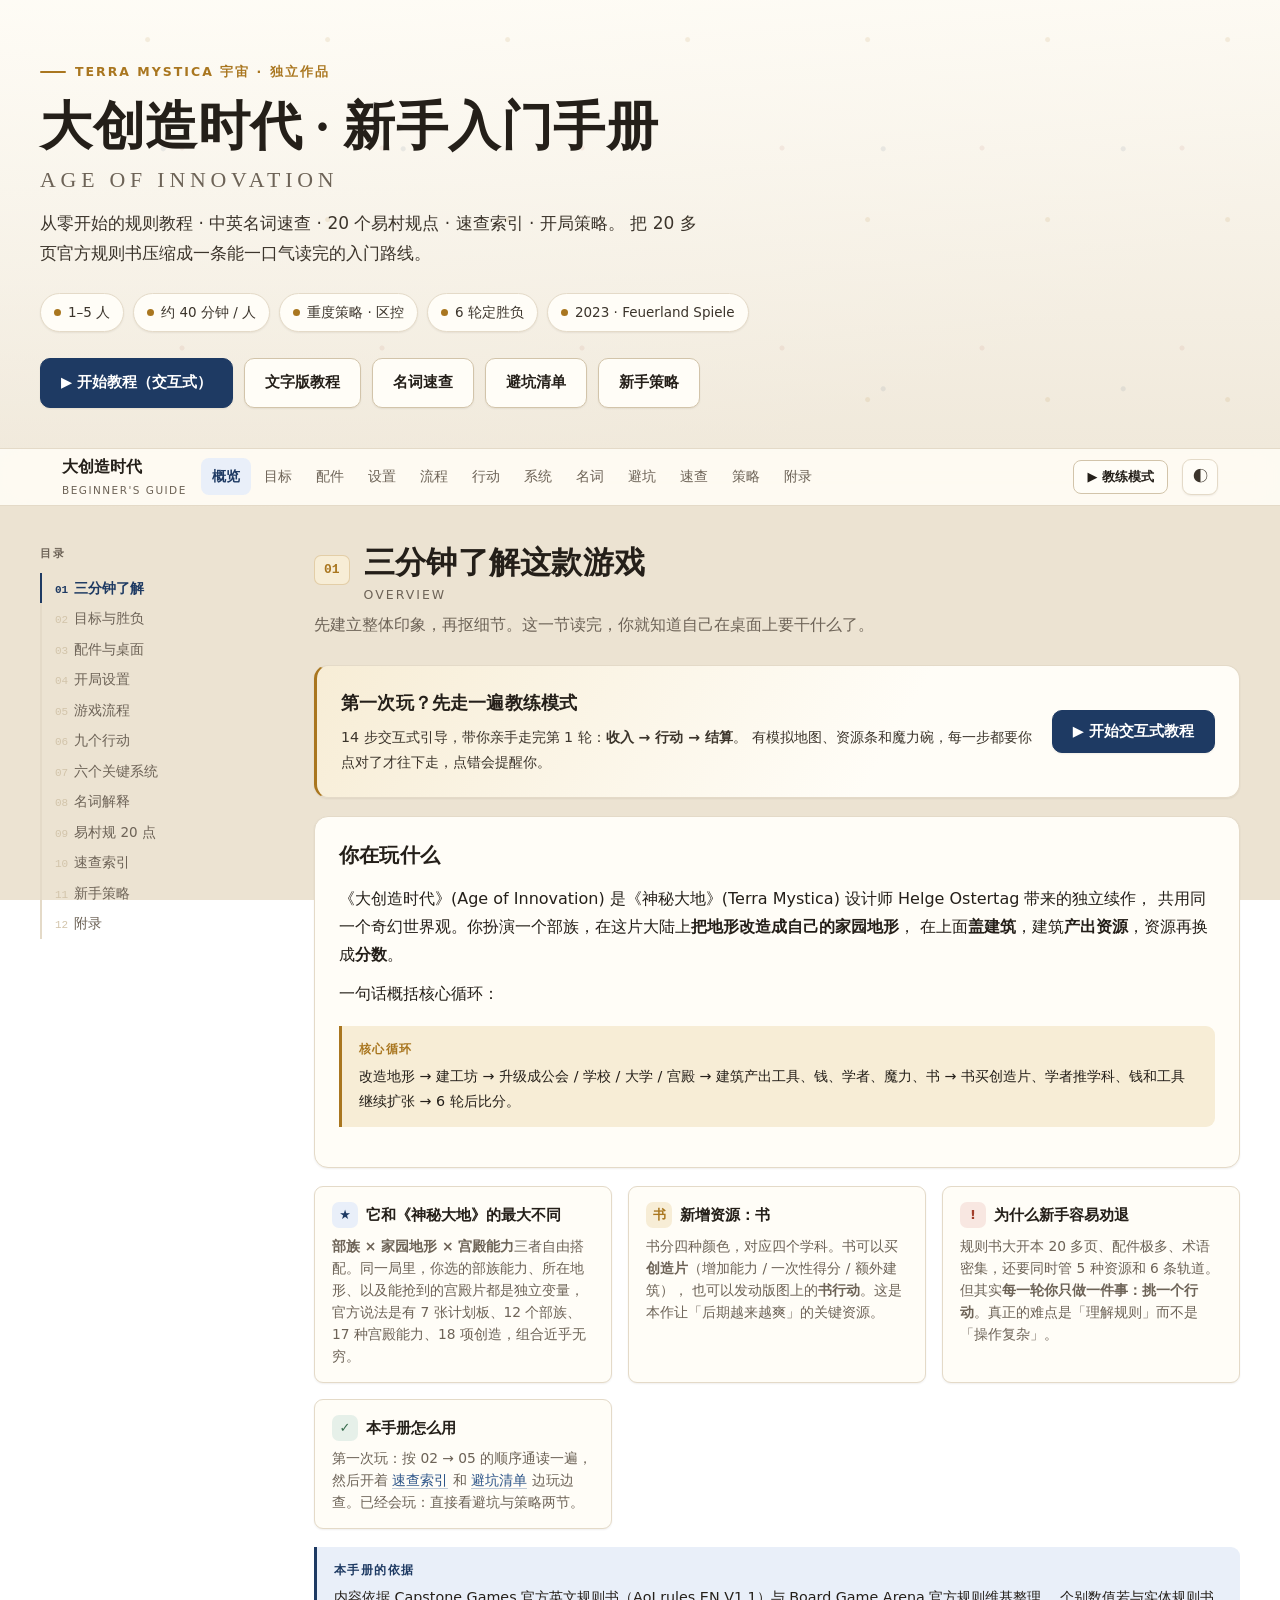
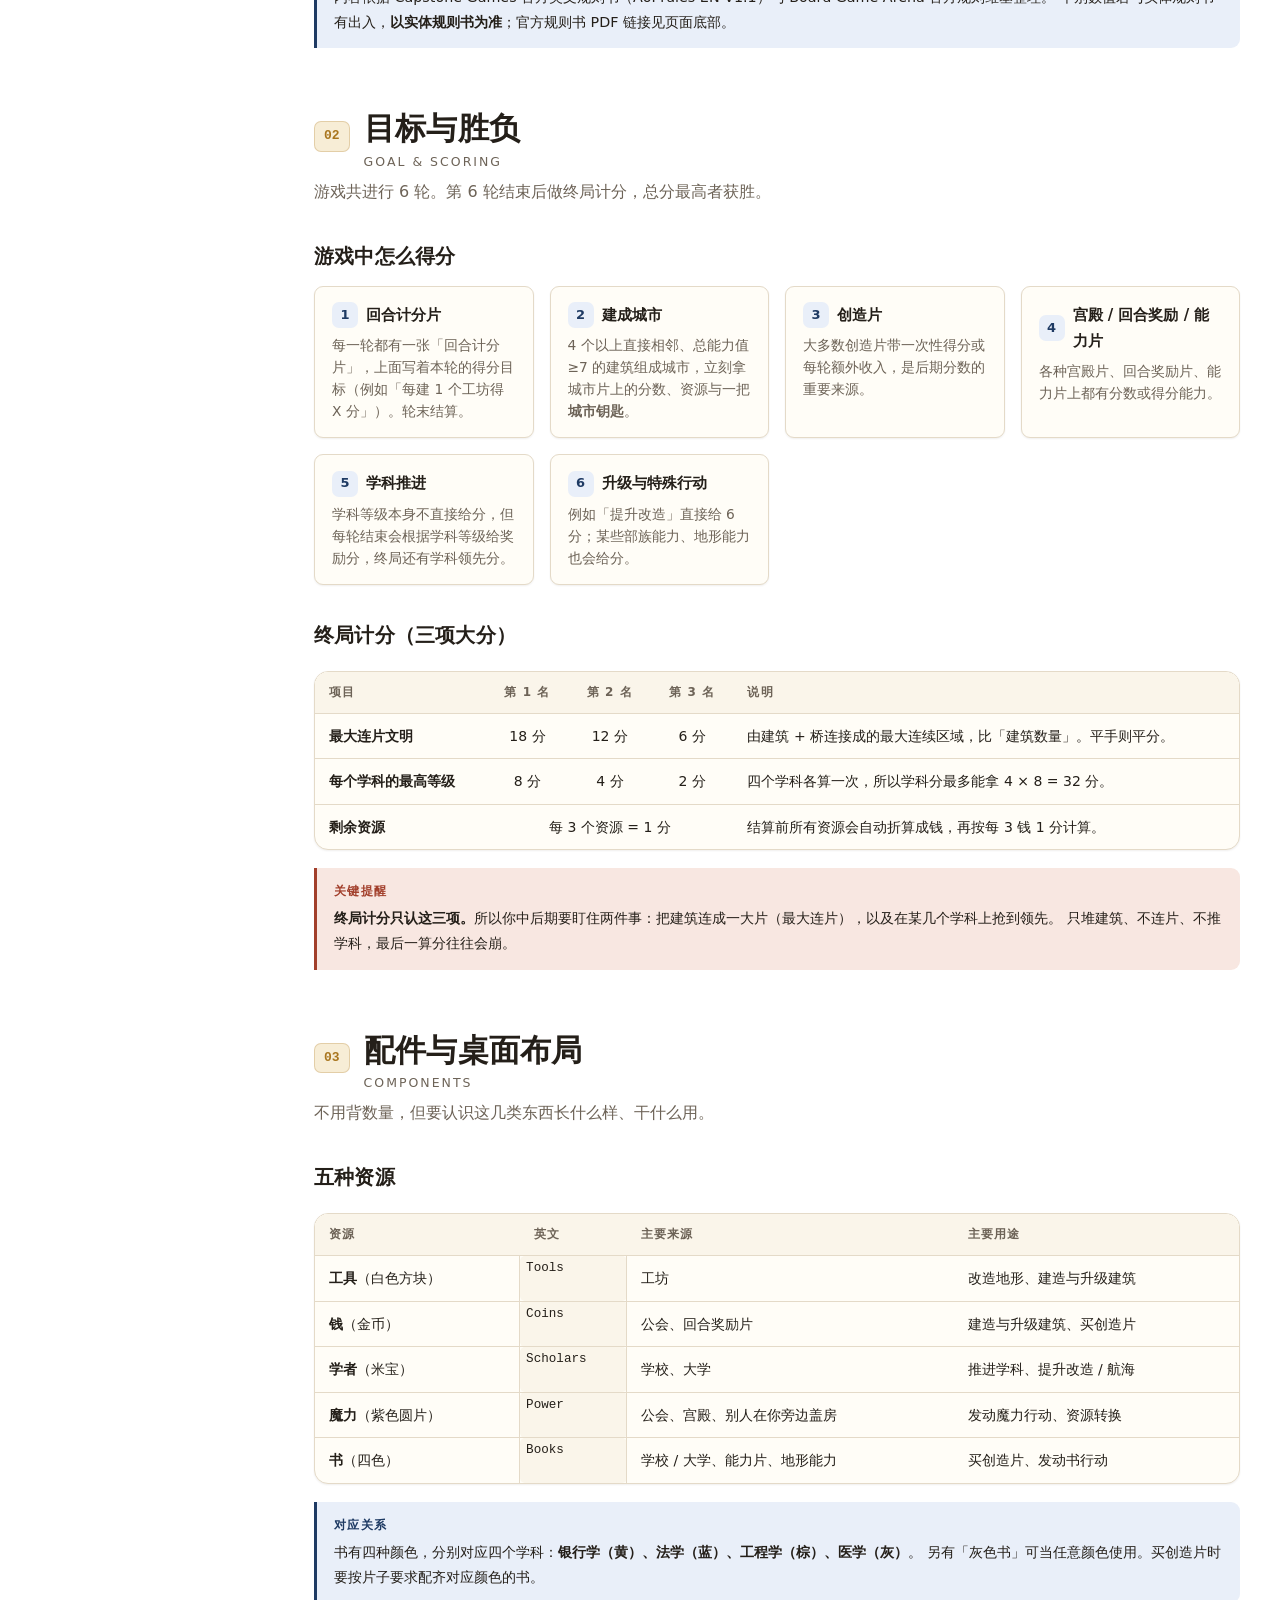
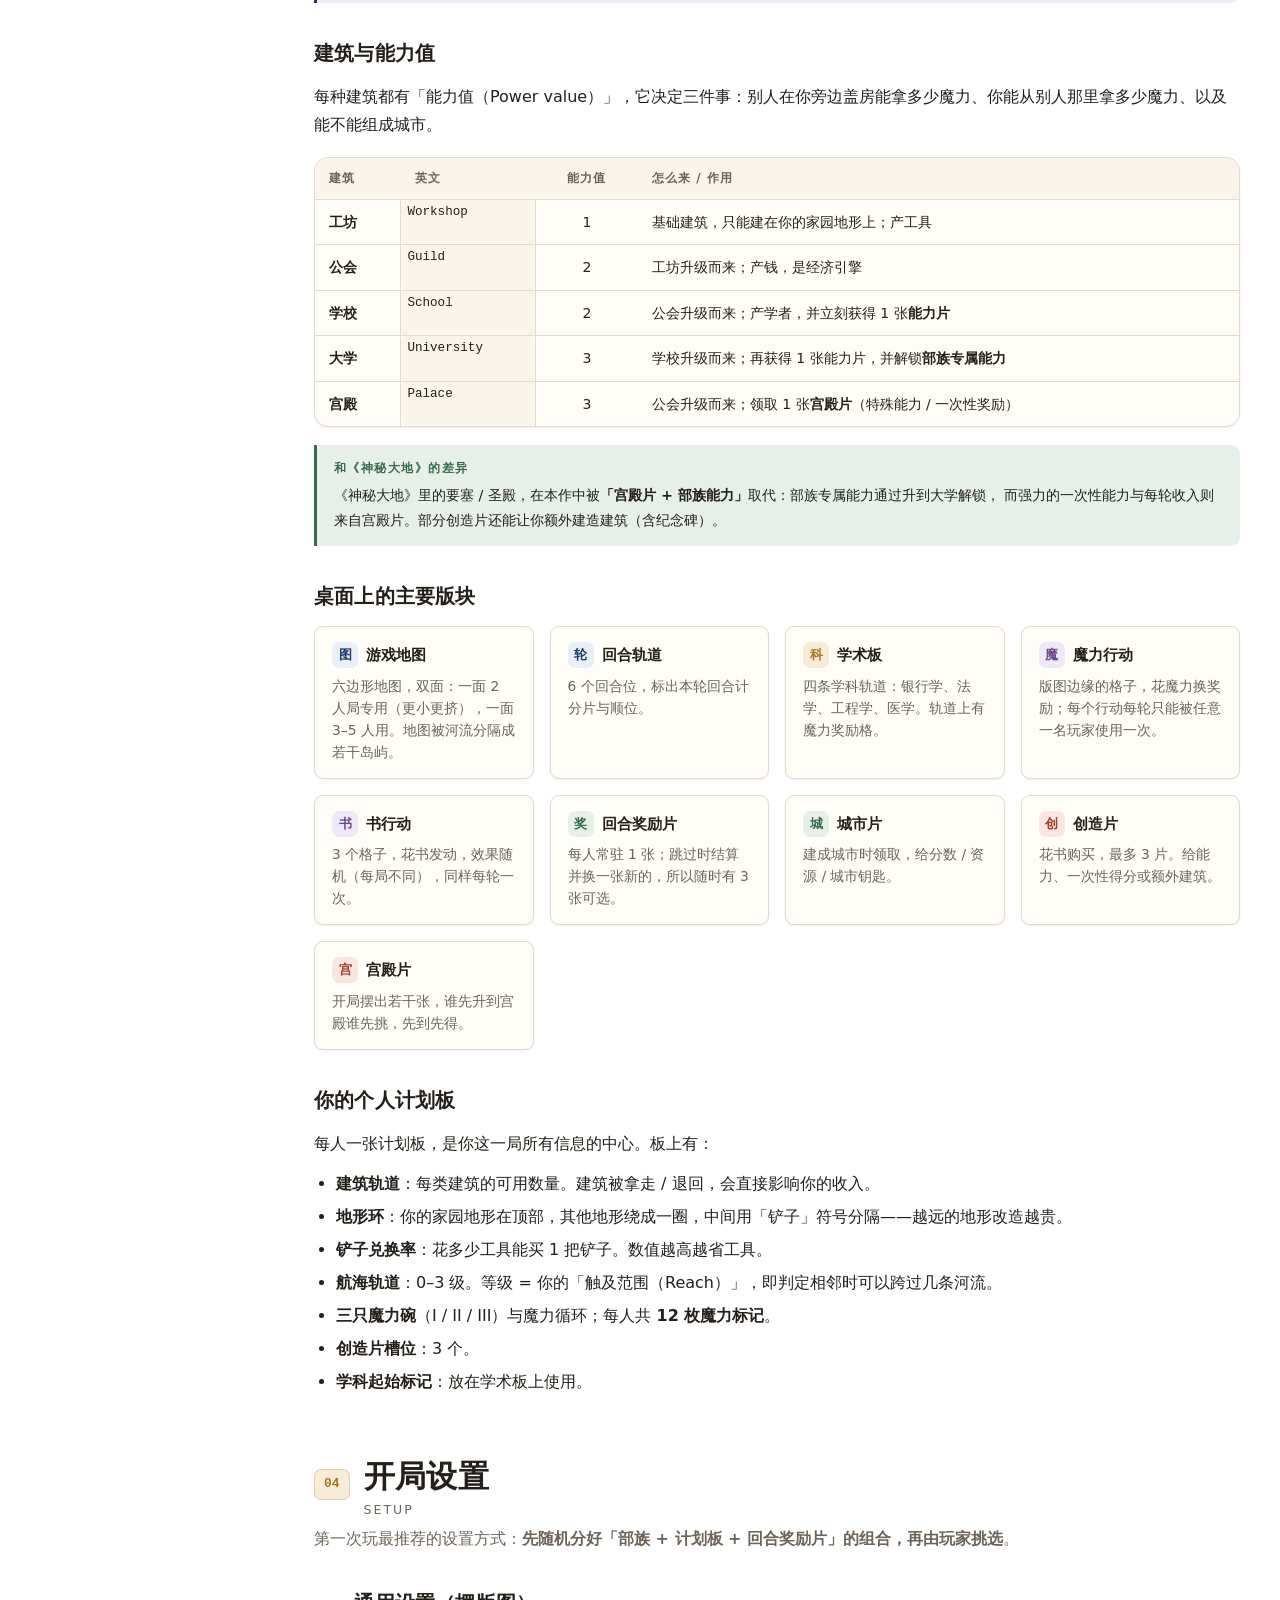
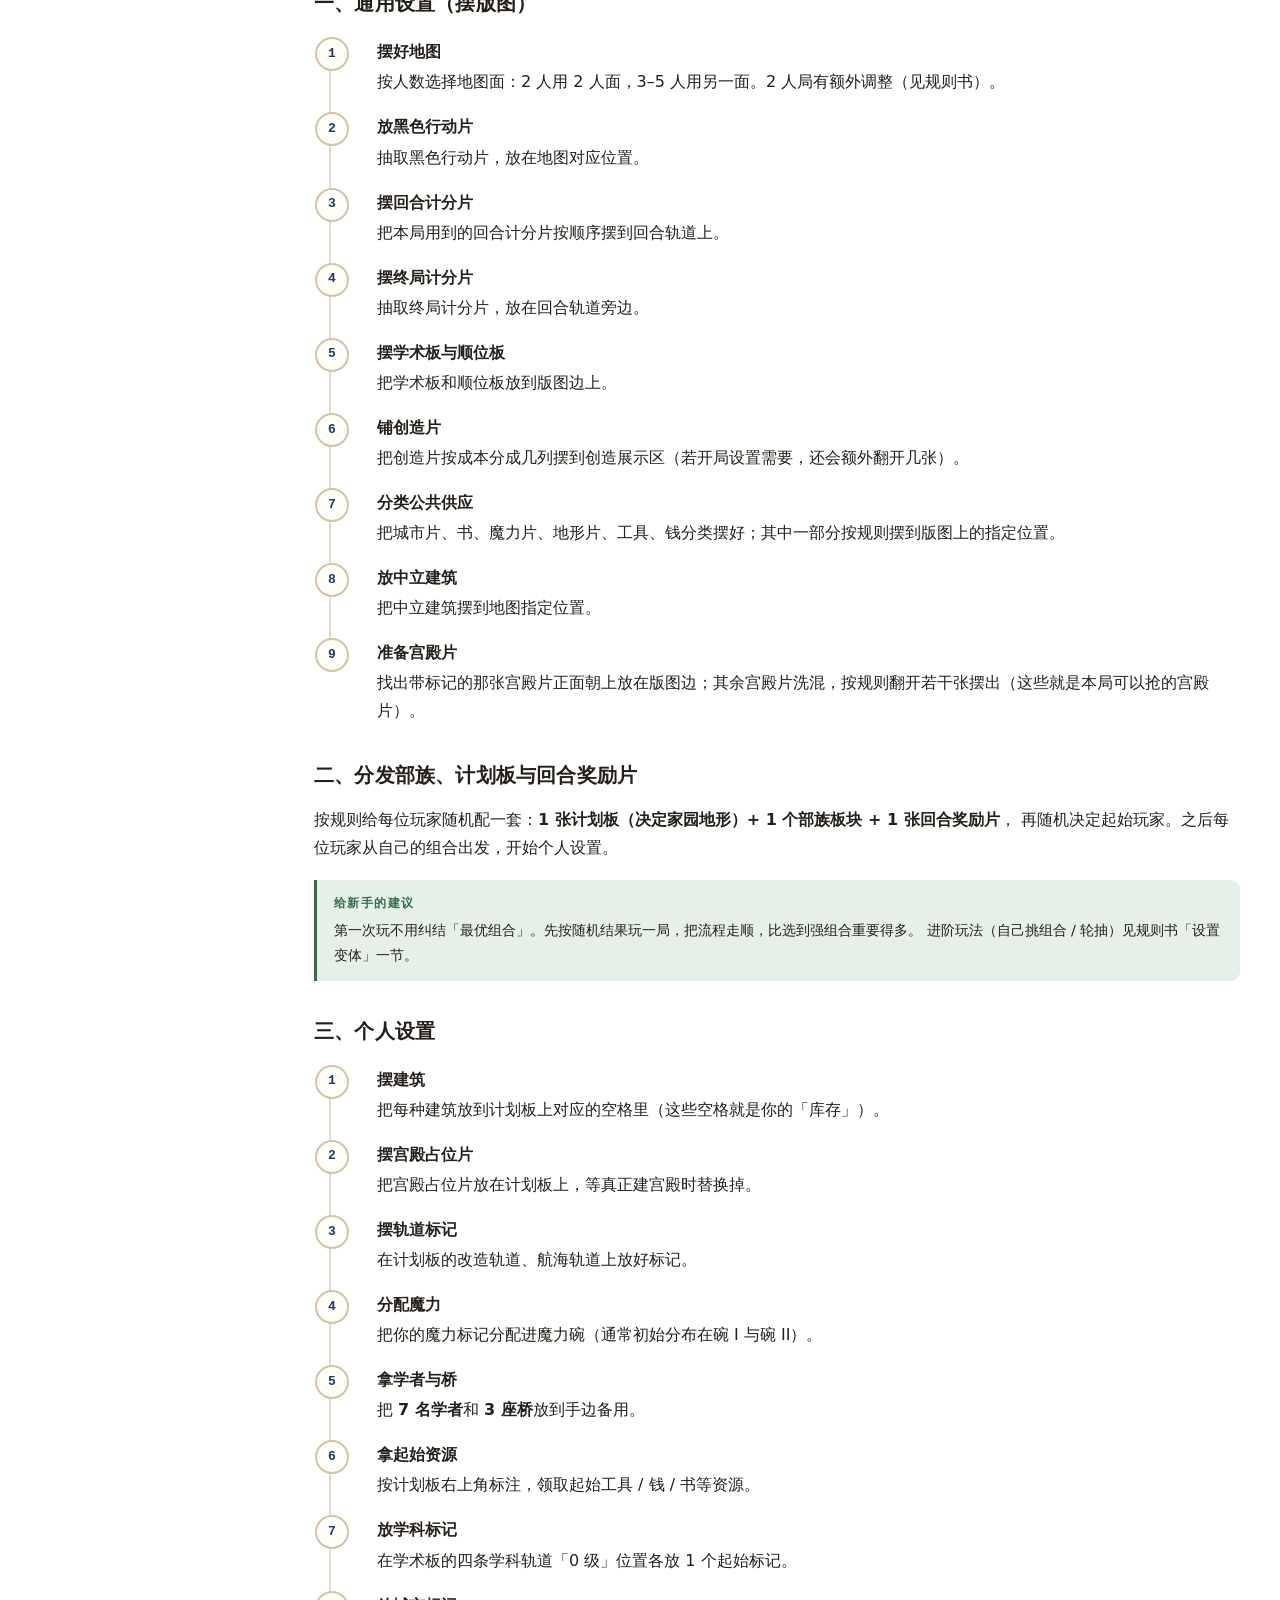
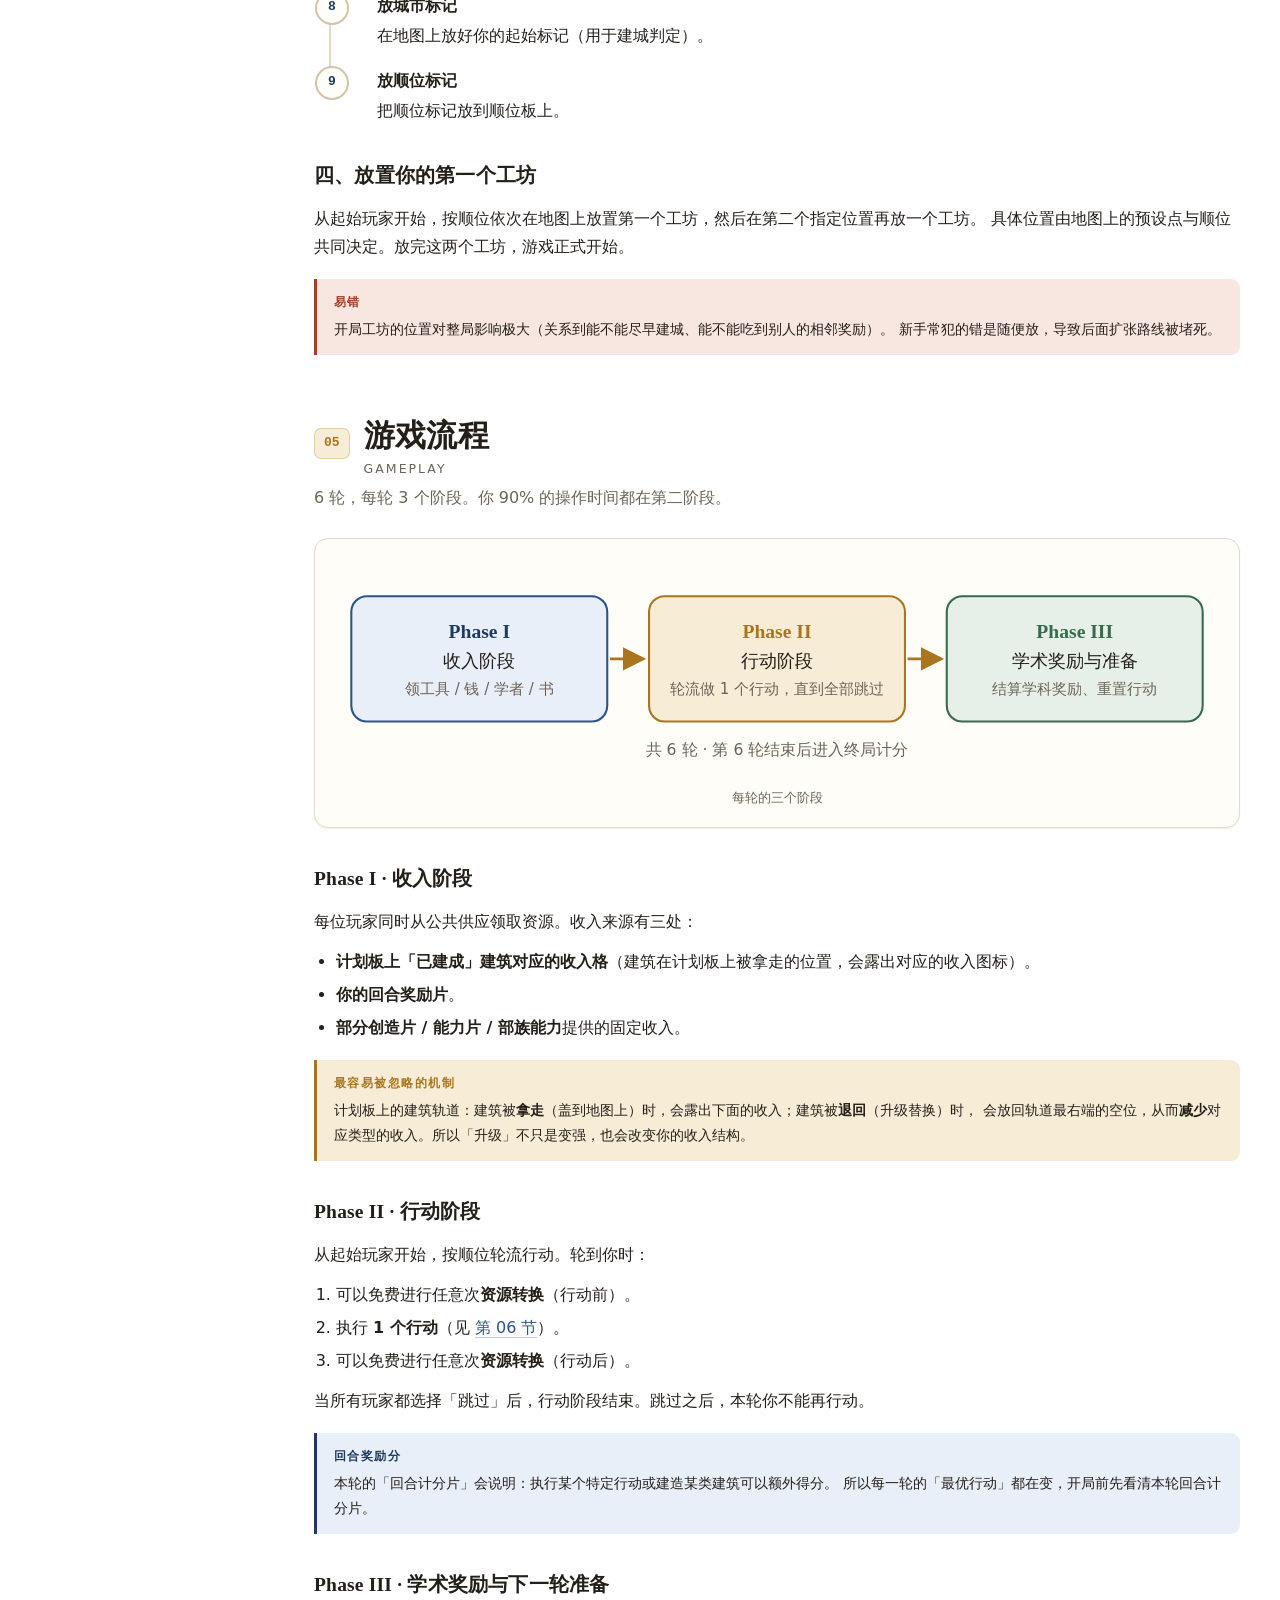
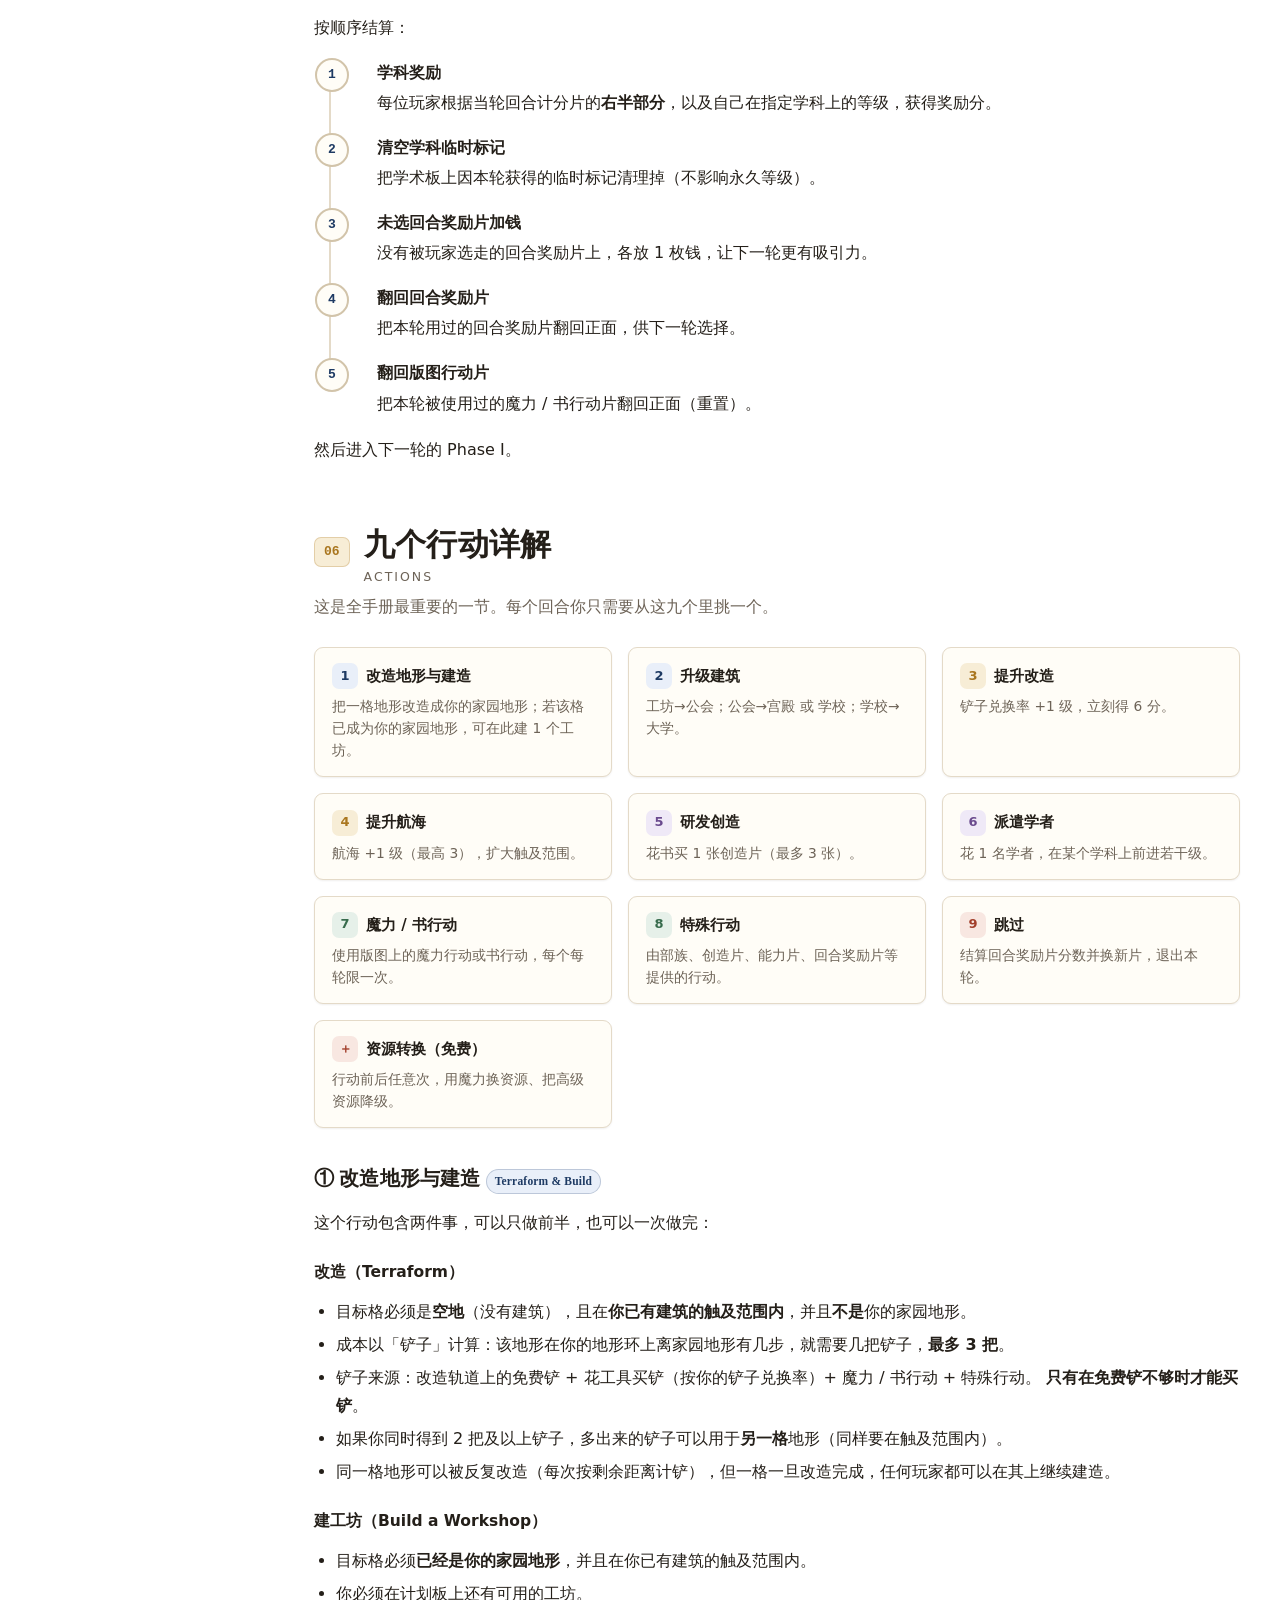
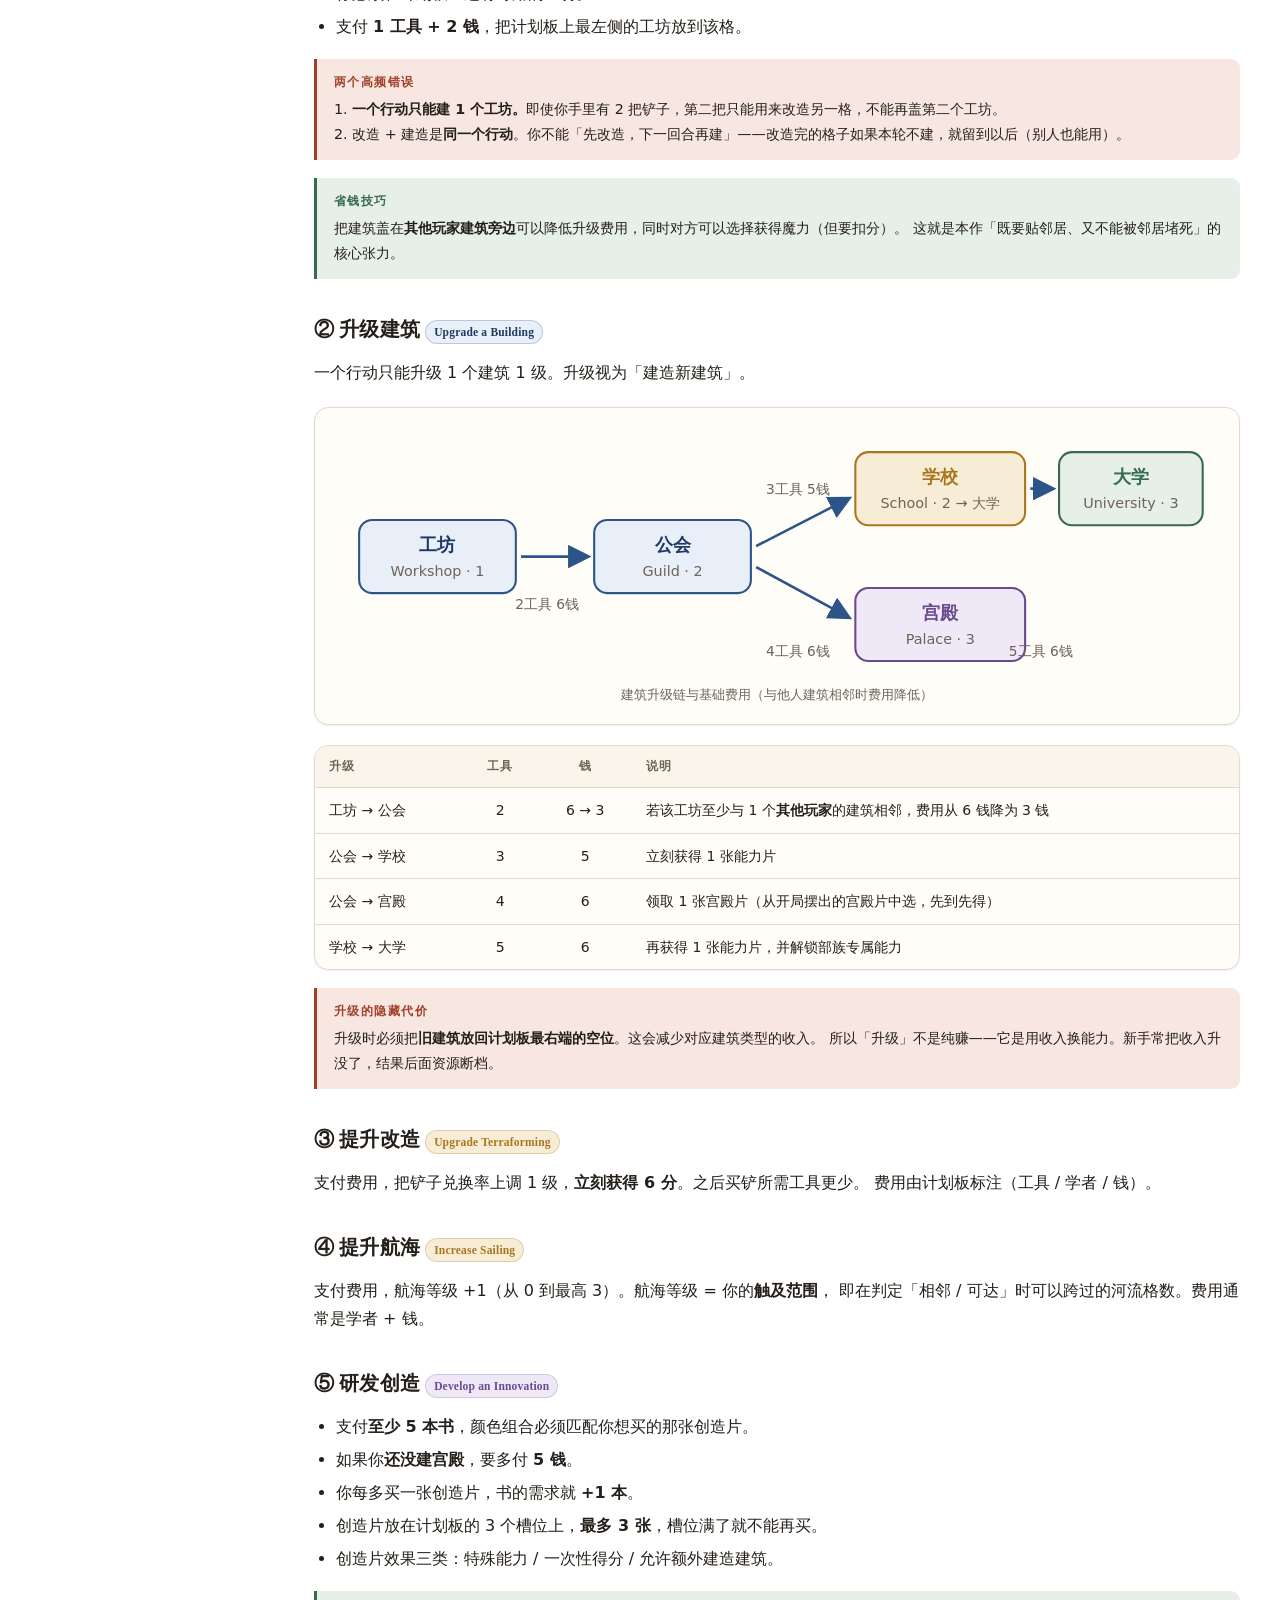
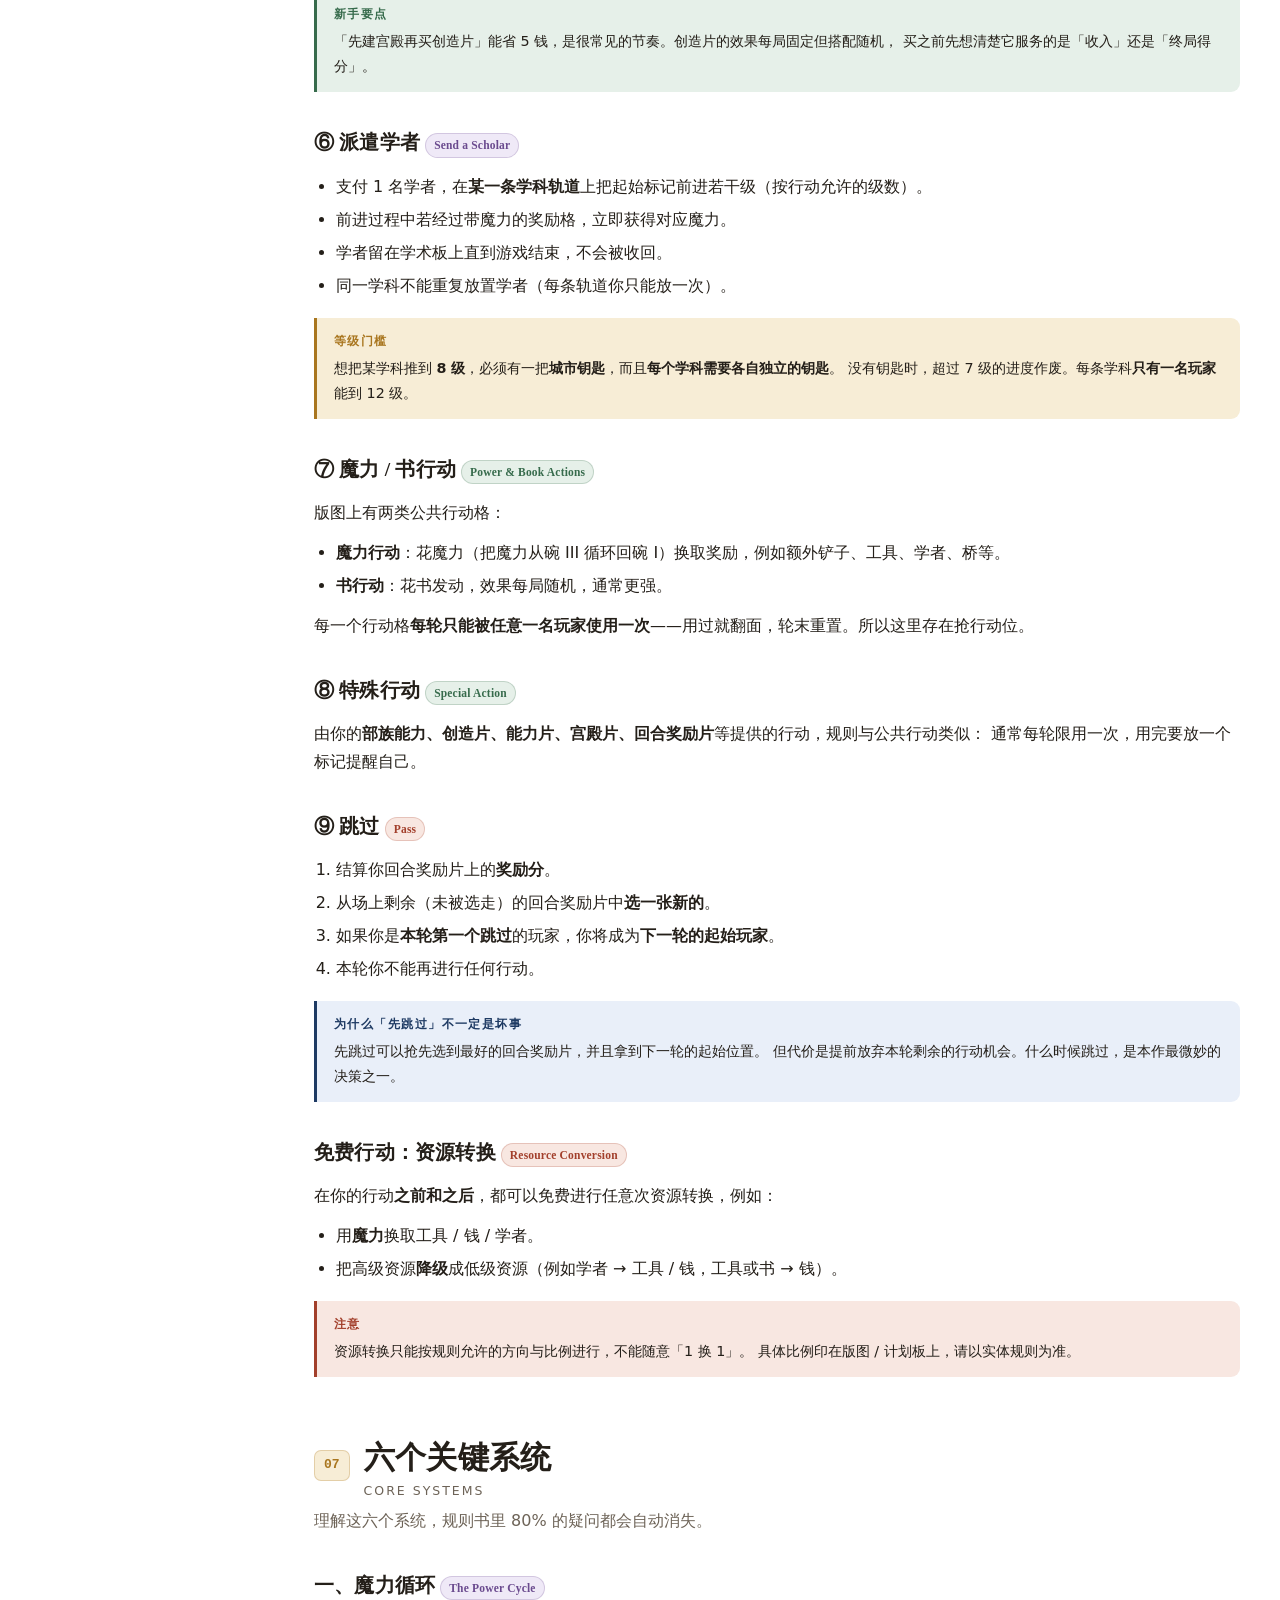
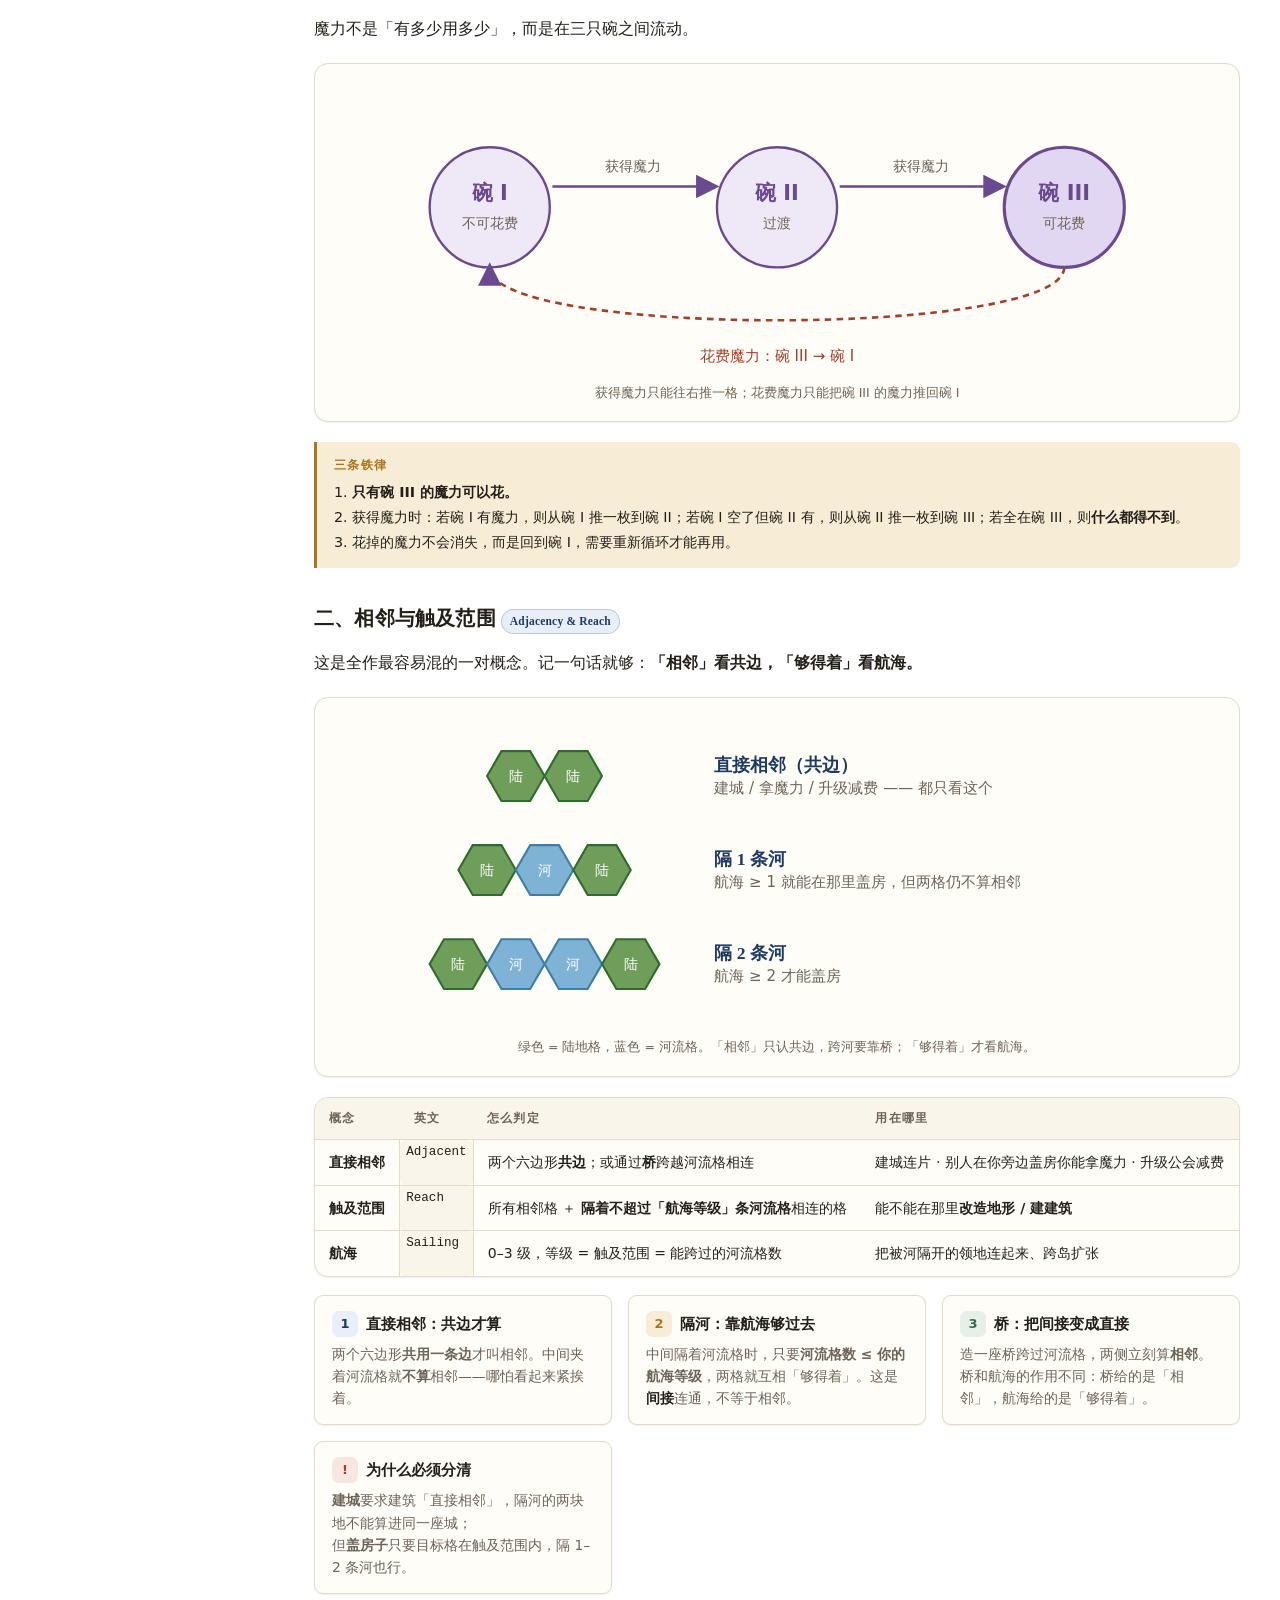
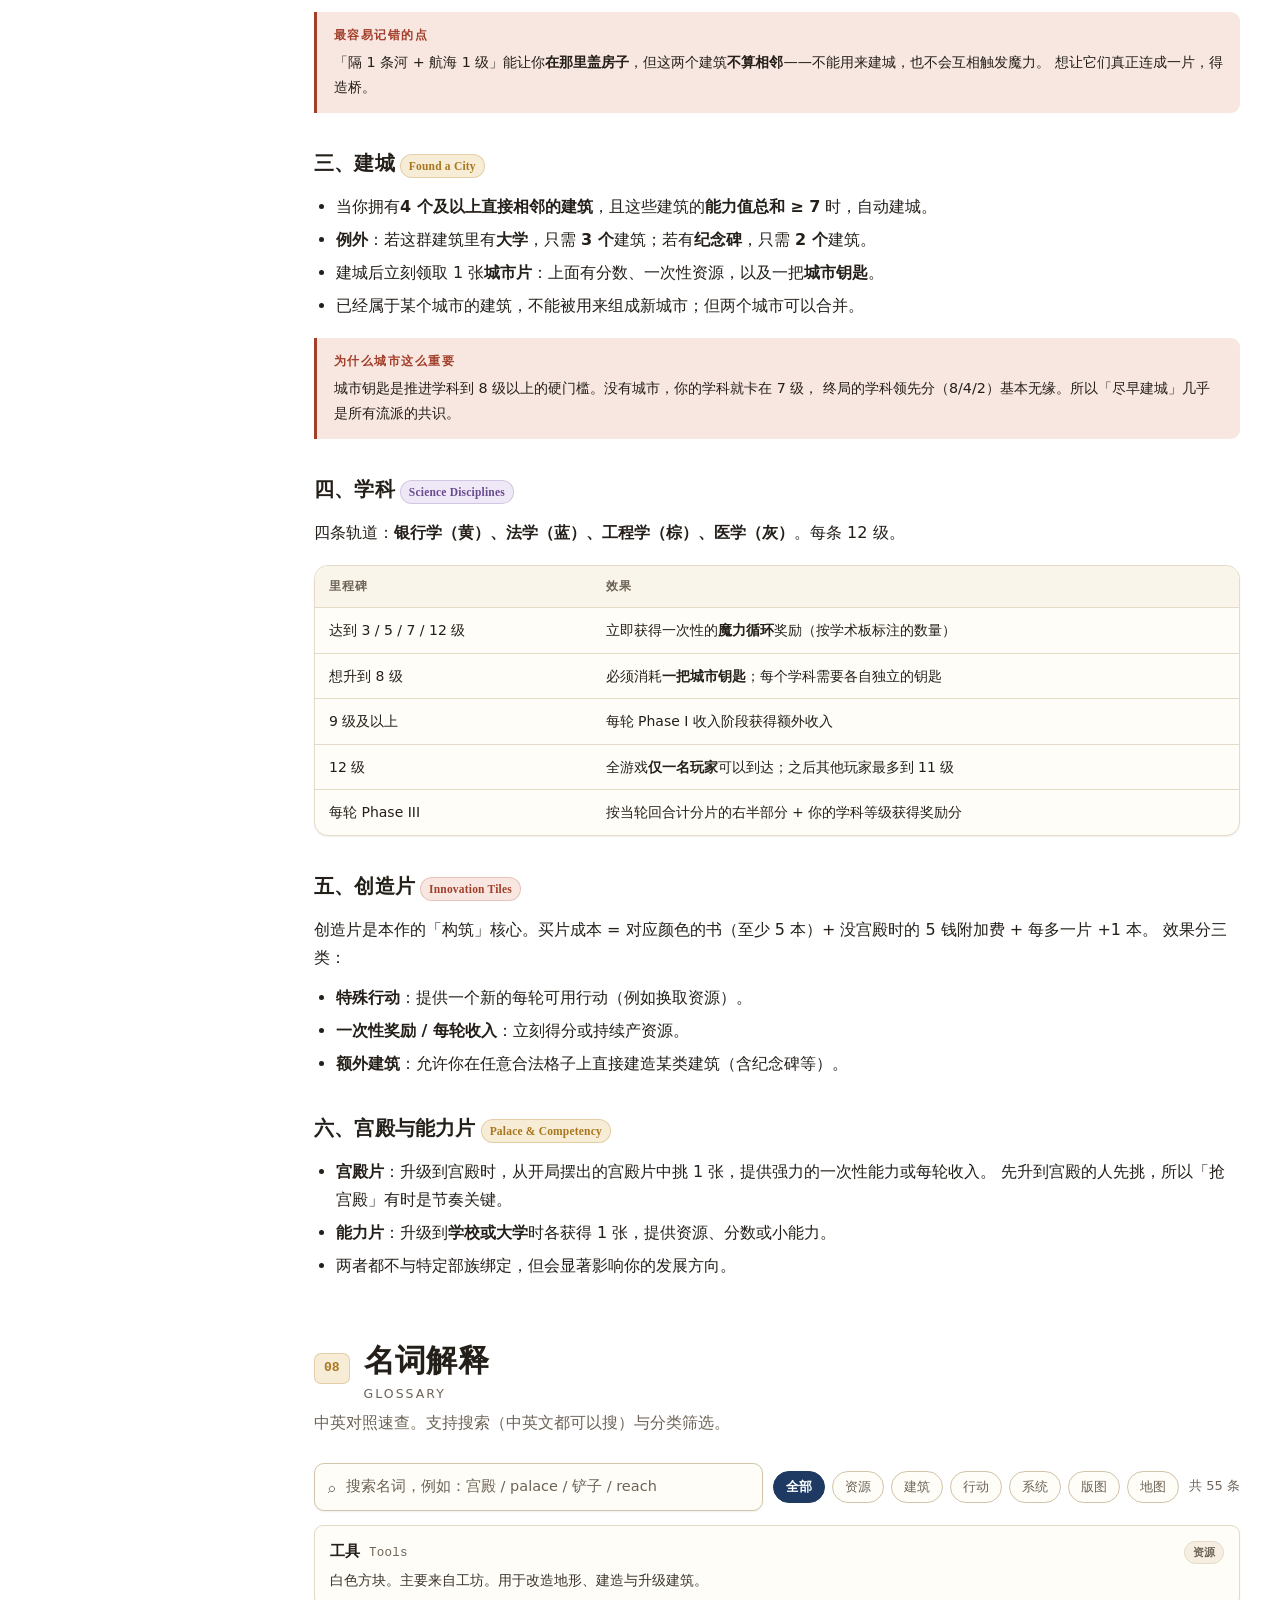
==== commit 648d6541: "docs: 补充「直接相邻 / 隔河可达 / 航海」说明 - 重写「二、相邻与触及范围」：按官方 Adjacency and Reach 定义说明   相邻（共边 / 桥）与触及范围（相邻 + 隔着不" ====
--- a/index.html
+++ b/index.html
@@ -568,11 +568,82 @@
     </div>
 
     <h3>二、相邻与触及范围 <span class="badge b-blue">Adjacency &amp; Reach</span></h3>
-    <ul>
-      <li><b>相邻（Adjacent）</b>：两个六边形<b>共边</b>才算相邻。中间隔着河流格不算，除非你有桥或航海能力。</li>
-      <li><b>触及范围（Reach）</b>：等于你的航海等级。判定「可达」时可以跨过的河流格数。用航海把两块被河隔开的领地连起来，是常见的扩张手段。</li>
-      <li><b>桥</b>：跨越河流格，把两侧建筑连成一片。桥会影响「连片」的判定。</li>
-    </ul>
+    <p>这是全作最容易混的一对概念。记一句话就够：<b>「相邻」看共边，「够得着」看航海。</b></p>
+
+    <figure class="diagram">
+      <svg viewBox="0 0 680 238" role="img" aria-label="直接相邻与隔河可达">
+        <g stroke-width="1.6">
+          <!-- Row 1: 共边 -->
+          <polygon points="162,46 151,65.1 129,65.1 118,46 129,26.9 151,26.9" fill="#6f9e5a" stroke="#2f6b2f"/>
+          <polygon points="206,46 195,65.1 173,65.1 162,46 173,26.9 195,26.9" fill="#6f9e5a" stroke="#2f6b2f"/>
+          <!-- Row 2: 隔 1 河 -->
+          <polygon points="140,118 129,137.1 107,137.1 96,118 107,98.9 129,98.9" fill="#6f9e5a" stroke="#2f6b2f"/>
+          <polygon points="184,118 173,137.1 151,137.1 140,118 151,98.9 173,98.9" fill="#7fb3d5" stroke="#3d7ea6"/>
+          <polygon points="228,118 217,137.1 195,137.1 184,118 195,98.9 217,98.9" fill="#6f9e5a" stroke="#2f6b2f"/>
+          <!-- Row 3: 隔 2 河 -->
+          <polygon points="118,190 107,209.1 85,209.1 74,190 85,170.9 107,170.9" fill="#6f9e5a" stroke="#2f6b2f"/>
+          <polygon points="162,190 151,209.1 129,209.1 118,190 129,170.9 151,170.9" fill="#7fb3d5" stroke="#3d7ea6"/>
+          <polygon points="206,190 195,209.1 173,209.1 162,190 173,170.9 195,170.9" fill="#7fb3d5" stroke="#3d7ea6"/>
+          <polygon points="250,190 239,209.1 217,209.1 206,190 217,170.9 239,170.9" fill="#6f9e5a" stroke="#2f6b2f"/>
+        </g>
+        <g font-size="11" fill="#fff" text-anchor="middle">
+          <text x="140" y="50">陆</text><text x="184" y="50">陆</text>
+          <text x="118" y="122">陆</text><text x="162" y="122">河</text><text x="206" y="122">陆</text>
+          <text x="96" y="194">陆</text><text x="140" y="194">河</text><text x="184" y="194">河</text><text x="228" y="194">陆</text>
+        </g>
+        <g font-family="Georgia,serif" font-size="13.5" font-weight="bold" fill="#1e3a63">
+          <text x="292" y="42">直接相邻（共边）</text>
+          <text x="292" y="114">隔 1 条河</text>
+          <text x="292" y="186">隔 2 条河</text>
+        </g>
+        <g font-size="11.5" fill="#6d6357">
+          <text x="292" y="59">建城 / 拿魔力 / 升级减费 —— 都只看这个</text>
+          <text x="292" y="131">航海 ≥ 1 就能在那里盖房，但两格仍不算相邻</text>
+          <text x="292" y="203">航海 ≥ 2 才能盖房</text>
+        </g>
+      </svg>
+      <figcaption>绿色 = 陆地格，蓝色 = 河流格。「相邻」只认共边，跨河要靠桥；「够得着」才看航海。</figcaption>
+    </figure>
+
+    <div class="table-wrap">
+      <table>
+        <thead><tr><th>概念</th><th>英文</th><th>怎么判定</th><th>用在哪里</th></tr></thead>
+        <tbody>
+          <tr>
+            <td><b>直接相邻</b></td><td class="mono">Adjacent</td>
+            <td>两个六边形<b>共边</b>；或通过<b>桥</b>跨越河流格相连</td>
+            <td>建城连片 · 别人在你旁边盖房你能拿魔力 · 升级公会减费</td>
+          </tr>
+          <tr>
+            <td><b>触及范围</b></td><td class="mono">Reach</td>
+            <td>所有相邻格 ＋ <b>隔着不超过「航海等级」条河流格</b>相连的格</td>
+            <td>能不能在那里<b>改造地形 / 建建筑</b></td>
+          </tr>
+          <tr>
+            <td><b>航海</b></td><td class="mono">Sailing</td>
+            <td>0–3 级，等级 = 触及范围 = 能跨过的河流格数</td>
+            <td>把被河隔开的领地连起来、跨岛扩张</td>
+          </tr>
+        </tbody>
+      </table>
+    </div>
+
+    <div class="grid g2">
+      <div class="tile blue"><h4><span class="ico">1</span>直接相邻：共边才算</h4>
+        <p>两个六边形<b>共用一条边</b>才叫相邻。中间夹着河流格就<b>不算</b>相邻——哪怕看起来紧挨着。</p></div>
+      <div class="tile gold"><h4><span class="ico">2</span>隔河：靠航海够过去</h4>
+        <p>中间隔着河流格时，只要<b>河流格数 ≤ 你的航海等级</b>，两格就互相「够得着」。这是<strong>间接</strong>连通，不等于相邻。</p></div>
+      <div class="tile green"><h4><span class="ico">3</span>桥：把间接变成直接</h4>
+        <p>造一座桥跨过河流格，两侧立刻算<b>相邻</b>。桥和航海的作用不同：桥给的是「相邻」，航海给的是「够得着」。</p></div>
+      <div class="tile red"><h4><span class="ico">!</span>为什么必须分清</h4>
+        <p><b>建城</b>要求建筑「直接相邻」，隔河的两块地不能算进同一座城；<br>
+        但<b>盖房子</b>只要目标格在触及范围内，隔 1–2 条河也行。</p></div>
+    </div>
+
+    <div class="note warn"><span class="lbl">最容易记错的点</span>
+      <p>「隔 1 条河 + 航海 1 级」能让你<b>在那里盖房子</b>，但这两个建筑<b>不算相邻</b>——不能用来建城，也不会互相触发魔力。
+      想让它们真正连成一片，得造桥。</p>
+    </div>
 
     <h3>三、建城 <span class="badge b-gold">Found a City</span></h3>
     <ul>
@@ -695,6 +766,30 @@
       </table>
     </div>
 
+    <h3>魔力行动 / 书行动（官方选项池）</h3>
+    <p>版图边上那一排公共行动。每局从下面的池子里<b>随机取 6 张</b>摆出，<b>每个行动格每轮只能被任意一名玩家使用一次</b>，用过翻面，轮末重置。</p>
+    <div class="table-wrap">
+      <table>
+        <thead><tr><th>类型</th><th class="num">费用</th><th>效果</th></tr></thead>
+        <tbody>
+          <tr><td><span class="badge b-purple">魔力</span></td><td class="num">3 魔力</td><td>得 1 名学者</td></tr>
+          <tr><td><span class="badge b-purple">魔力</span></td><td class="num">4 魔力</td><td>得 2 个工具</td></tr>
+          <tr><td><span class="badge b-purple">魔力</span></td><td class="num">4 魔力</td><td>免费执行 1 次「改造地形 + 建造」（含 1 把免费铲）</td></tr>
+          <tr><td><span class="badge b-purple">魔力</span></td><td class="num">3 魔力</td><td>建 1 座桥（两端至少一端有你的建筑）</td></tr>
+          <tr><td><span class="badge b-gold">书</span></td><td class="num">1 书</td><td>得 5 魔力</td></tr>
+          <tr><td><span class="badge b-gold">书</span></td><td class="num">1 书</td><td>在任一学科上推进 2 级</td></tr>
+          <tr><td><span class="badge b-gold">书</span></td><td class="num">2 书</td><td>得 6 钱</td></tr>
+          <tr><td><span class="badge b-gold">书</span></td><td class="num">2 书</td><td>免费把 1 个工坊升级成公会（视为一次建造，可能触发别人的魔力）</td></tr>
+          <tr><td><span class="badge b-gold">书</span></td><td class="num">2 书</td><td>版图上你每有 1 个公会，得 2 分</td></tr>
+          <tr><td><span class="badge b-gold">书</span></td><td class="num">3 书</td><td>免费执行 1 次「改造地形 + 建造」（含 3 把免费铲）</td></tr>
+        </tbody>
+      </table>
+    </div>
+    <div class="note"><span class="lbl">和创造片的区别</span>
+      <p>书有两个用途：发动这里的<b>书行动</b>，或者用「研发创造」行动买<b>创造片</b>（永久能力）。
+      书行动是每轮一次的机会，创造片是长期投资——书来得快的时候，先想清楚要哪一边。</p>
+    </div>
+
     <h3>建城条件</h3>
     <div class="table-wrap">
       <table>
@@ -707,6 +802,23 @@
           <tr><td>奖励</td><td>城市片（分数 + 一次性资源 + <b>1 把城市钥匙</b>）</td></tr>
         </tbody>
       </table>
+    </div>
+
+    <h3>相邻 vs 触及范围</h3>
+    <div class="table-wrap">
+      <table>
+        <thead><tr><th>你要做的事</th><th>看哪个概念</th><th>隔河算不算</th></tr></thead>
+        <tbody>
+          <tr><td>在那里改造地形 / 建建筑</td><td><b>触及范围 Reach</b>（= 航海等级）</td><td>隔 ≤ 航海等级 条河就行</td></tr>
+          <tr><td>建城（凑 4 个相邻建筑）</td><td><b>直接相邻 Adjacent</b>（共边 / 桥）</td><td>不算，除非有桥</td></tr>
+          <tr><td>别人在旁边盖房，你拿魔力</td><td><b>直接相邻</b></td><td>不算，除非有桥</td></tr>
+          <tr><td>升级公会时减 3 钱</td><td><b>直接相邻</b>（与其他玩家建筑）</td><td>不算，除非有桥</td></tr>
+          <tr><td>终局「最大连片」计分</td><td><b>直接相邻</b>（建筑 + 桥）</td><td>不算，除非有桥</td></tr>
+        </tbody>
+      </table>
+    </div>
+    <div class="note"><span class="lbl">一句话</span>
+      <p><b>航海只解决「能不能在那里盖」，桥才解决「算不算连在一起」。</b></p>
     </div>
 
     <h3>学科里程碑</h3>
--- a/assets/styles.css
+++ b/assets/styles.css
@@ -430,14 +430,14 @@
 .shake{animation:shk .34s ease}
 @keyframes shk{0%,100%{transform:translateX(0)}22%{transform:translateX(-5px)}55%{transform:translateX(5px)}80%{transform:translateX(-3px)}}
 
-.tut-sim{padding:16px 18px 18px;display:flex;flex-direction:column;gap:10px;min-width:0}
+.tut-sim{padding:12px 14px 14px;display:flex;flex-direction:column;gap:7px;min-width:0}
 .sim-res{display:flex;flex-wrap:wrap;gap:7px}
 .sim-chip{display:inline-flex;align-items:center;gap:7px;background:var(--panel-2);border:1px solid var(--line);border-radius:999px;padding:4px 11px;font-size:12.5px;color:var(--muted)}
 .sim-chip i{width:9px;height:9px;border-radius:50%;flex:0 0 auto}
 .sim-chip b{color:var(--ink);font-size:13.5px;font-family:var(--mono)}
 .sim-chip.ghost{font-size:11.5px;background:transparent;border-style:dashed}
 
-.sim-grid{display:grid;grid-template-columns:minmax(0,1.2fr) 258px;gap:12px;align-items:start}
+.sim-grid{display:grid;grid-template-columns:minmax(0,1.2fr) 228px;gap:10px;align-items:start}
 .sim-side{display:flex;flex-direction:column;gap:5px;min-width:0}
 .sim-cap{
   font-size:10px;letter-spacing:.1em;text-transform:uppercase;color:var(--muted);font-weight:800;
@@ -446,30 +446,30 @@
 .sim-cap .en{font-weight:400;letter-spacing:.02em;text-transform:none;color:var(--line-2);font-size:9.5px}
 
 .sim-bowls{display:grid;grid-template-columns:repeat(3,1fr);gap:6px}
-.bowl{display:flex;flex-direction:column;align-items:center;gap:0;padding:6px 3px;border-radius:9px;border:1px solid var(--line);background:var(--panel-2)}
+.bowl{display:flex;flex-direction:column;align-items:center;gap:0;padding:4px 3px;border-radius:9px;border:1px solid var(--line);background:var(--panel-2)}
 .bowl.hot{border-color:color-mix(in srgb,var(--purple) 55%,transparent);background:var(--purple-soft)}
 .bowl .bname{font-size:10px;color:var(--muted);letter-spacing:.04em}
 .bowl .bval{font-family:var(--mono);font-size:19px;font-weight:700;color:var(--purple);line-height:1.15}
 .bowl .bsub{font-size:9.5px;color:var(--muted)}
 .bowl.hot .bsub{color:var(--purple);font-weight:700}
 
-.sim-map{border:1px solid var(--line);border-radius:12px;background:var(--panel-2);padding:6px;display:flex;flex-direction:column;align-items:center}
-.sim-map svg{width:100%;max-width:430px;height:auto}
+.sim-map{border:1px solid var(--line);border-radius:12px;background:var(--panel-2);padding:4px;display:flex;flex-direction:column;align-items:center}
+.sim-map svg{width:100%;max-width:296px;height:auto}
 .sim-leg{display:flex;flex-wrap:wrap;gap:7px;justify-content:center;padding:4px 0 2px}
 .sim-leg .lg{display:inline-flex;align-items:center;gap:4px;font-size:10.5px;color:var(--muted)}
 .sim-leg .lg i{width:9px;height:9px;border-radius:3px}
-#simRing{width:100%;max-width:256px;height:auto;display:block;margin:0 auto;
+#simRing{width:100%;max-width:184px;height:auto;display:block;margin:0 auto;
   border:1px solid var(--line);border-radius:12px;background:var(--panel-2);padding:2px}
 
-.sim-disc{display:flex;flex-direction:column;gap:3px;border:1px solid var(--line);border-radius:11px;background:var(--panel-2);padding:8px 10px}
-.drow{display:flex;align-items:center;gap:8px;border-radius:7px;padding:2px 5px;transition:.16s}
+.sim-disc{display:flex;flex-direction:column;gap:1px;border:1px solid var(--line);border-radius:11px;background:var(--panel-2);padding:5px 8px}
+.drow{display:flex;align-items:center;gap:8px;border-radius:7px;padding:1px 5px;transition:.16s}
 .drow.on{background:color-mix(in srgb,var(--gold) 15%,transparent);box-shadow:inset 0 0 0 1px color-mix(in srgb,var(--gold) 32%,transparent)}
 .dname{flex:0 0 66px;font-size:12px;color:var(--muted);display:inline-flex;align-items:center;gap:5px}
 .dname i{width:8px;height:8px;border-radius:2px;flex:0 0 auto}
 .drow.on .dname{color:var(--ink);font-weight:700}
 .dtrack{display:flex;gap:2px;flex:1;min-width:0}
 .dc{
-  flex:1 1 0;min-width:0;height:19px;border-radius:3px;background:var(--panel);
+  flex:1 1 0;min-width:0;height:13px;border-radius:3px;background:var(--panel);
   border:1px solid var(--line);display:grid;place-items:center;
   font-size:8.5px;font-style:normal;color:var(--line-2);font-family:var(--mono);
 }
@@ -478,6 +478,22 @@
 .dc.cur{box-shadow:0 0 0 2px color-mix(in srgb,var(--gold) 65%,transparent)}
 .dlv{flex:0 0 36px;text-align:right;font-size:11px;font-family:var(--mono);color:var(--muted)}
 .drow.on .dlv{color:var(--gold);font-weight:700}
+
+.sim-pa{display:grid;grid-template-columns:repeat(auto-fit,minmax(146px,1fr));gap:5px}
+.pa{
+  display:flex;flex-direction:column;gap:0;text-align:left;padding:3px 7px;border-radius:8px;
+  border:1px solid var(--line);background:var(--panel);cursor:default;font-family:inherit;
+  opacity:.42;transition:.16s;
+}
+.pa .pc{font-family:var(--mono);font-size:11px;font-weight:700;line-height:1.3}
+.pa .pe{font-size:11px;color:var(--muted);line-height:1.35}
+.pa.power .pc{color:var(--purple)}
+.pa.book .pc{color:var(--gold)}
+.pa.on{opacity:1;cursor:pointer;background:var(--purple-soft);border-color:color-mix(in srgb,var(--purple) 45%,transparent);box-shadow:0 0 0 2px color-mix(in srgb,var(--purple) 18%,transparent)}
+.pa.on .pe{color:var(--ink-2)}
+.pa.on:hover{transform:translateY(-1px)}
+.pa.used{opacity:.85;background:var(--green-soft);border-color:color-mix(in srgb,var(--green) 42%,transparent);box-shadow:none}
+.pa.used .pc{color:var(--green)}
 
 .hex.clickable polygon{filter:drop-shadow(0 0 6px rgba(169,118,31,.75))}
 .hex.clickable{cursor:pointer}
@@ -486,14 +502,14 @@
 .hex text{pointer-events:none;font-family:var(--sans)}
 #simRing text{font-family:var(--sans);pointer-events:none}
 
-.sim-acts{display:grid;grid-template-columns:repeat(auto-fit,minmax(158px,1fr));gap:8px}
+.sim-acts{display:grid;grid-template-columns:repeat(auto-fit,minmax(112px,1fr));gap:6px}
 .sim-act{
-  display:flex;flex-direction:column;gap:2px;text-align:left;padding:9px 12px;border-radius:10px;
+  display:flex;flex-direction:column;gap:1px;text-align:left;padding:6px 9px;border-radius:9px;
   border:1px solid var(--line);background:var(--panel);color:var(--muted);cursor:default;
   font-family:inherit;opacity:.45;transition:.16s;
 }
-.sim-act .al{font-size:13.5px;font-weight:600;color:var(--ink-2)}
-.sim-act .as{font-size:11px;font-family:var(--mono);color:var(--muted)}
+.sim-act .al{font-size:12.5px;font-weight:600;color:var(--ink-2)}
+.sim-act .as{font-size:10px;font-family:var(--mono);color:var(--muted)}
 .sim-act.on{opacity:1;cursor:pointer;border-color:color-mix(in srgb,var(--blue) 45%,transparent);background:var(--blue-soft);box-shadow:0 0 0 2px color-mix(in srgb,var(--blue) 16%,transparent)}
 .sim-act.on .al{color:var(--blue)}
 .sim-act.on:hover{transform:translateY(-1px)}
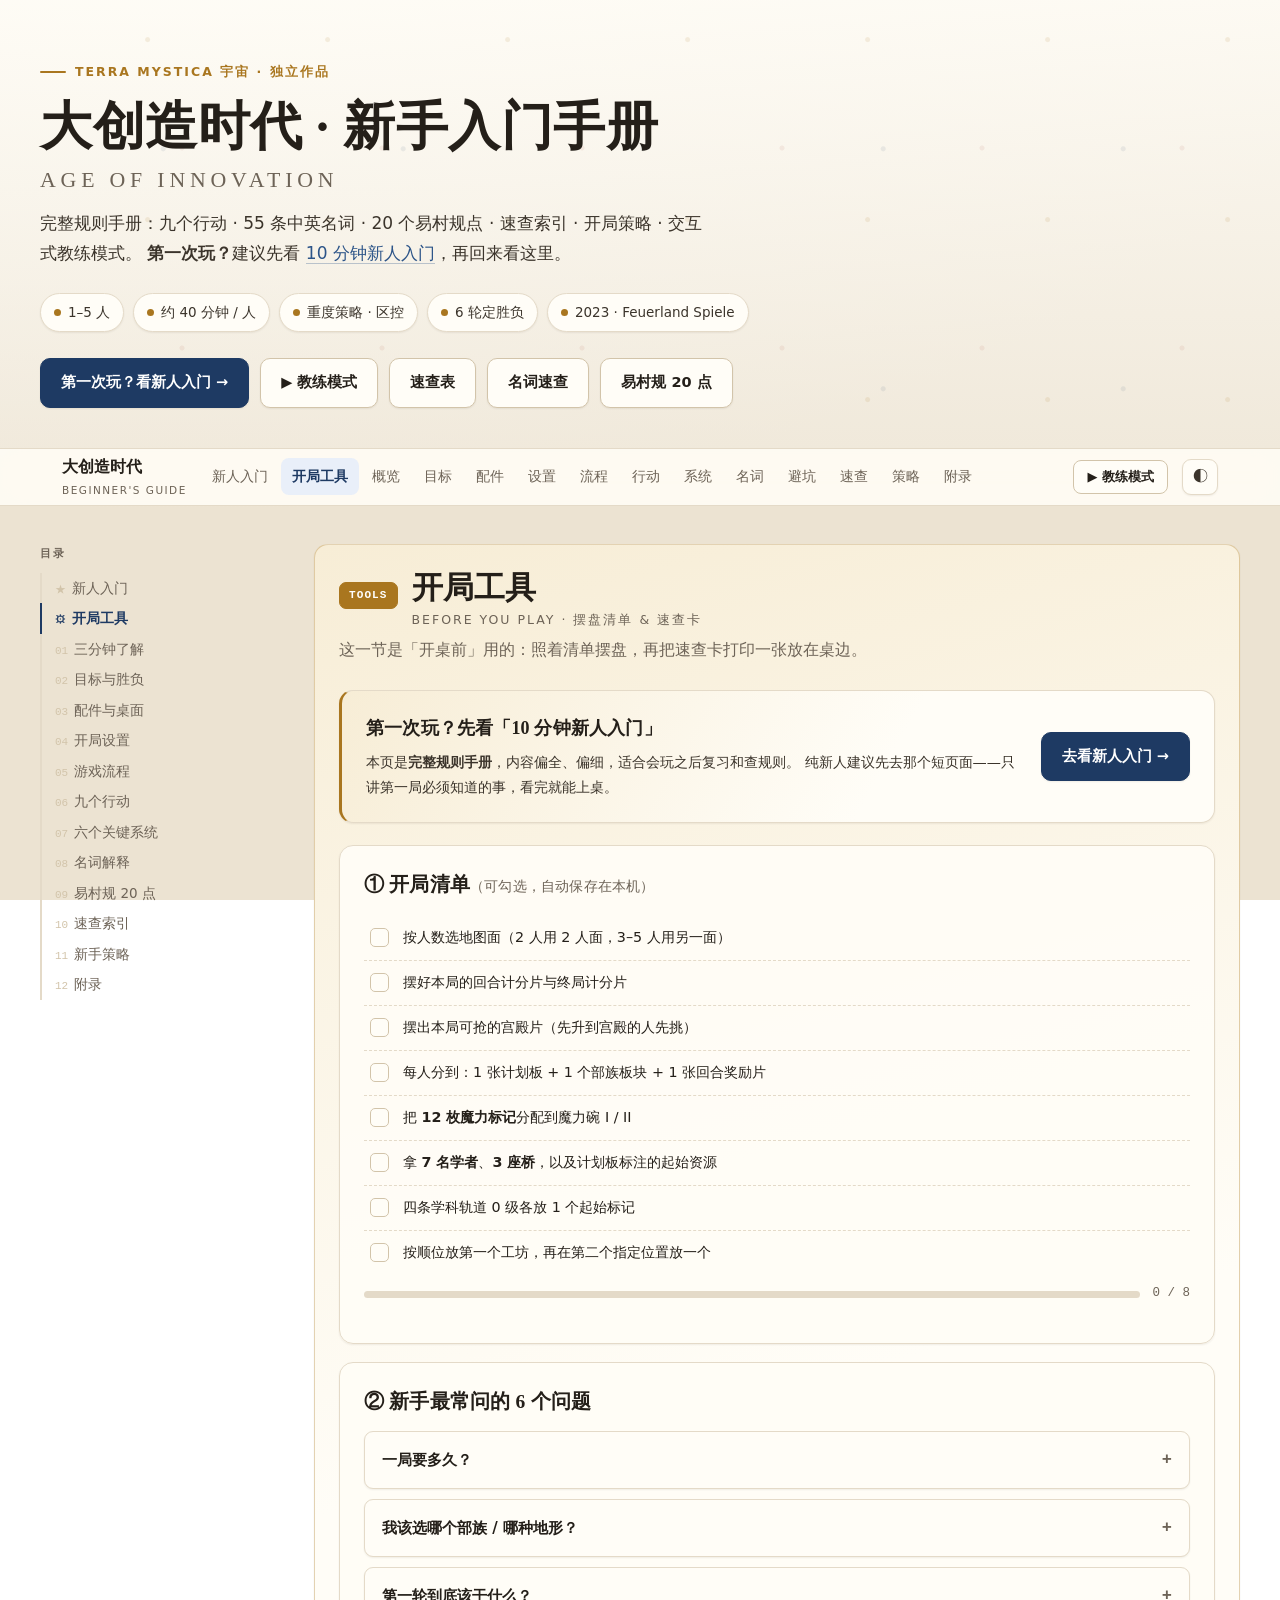
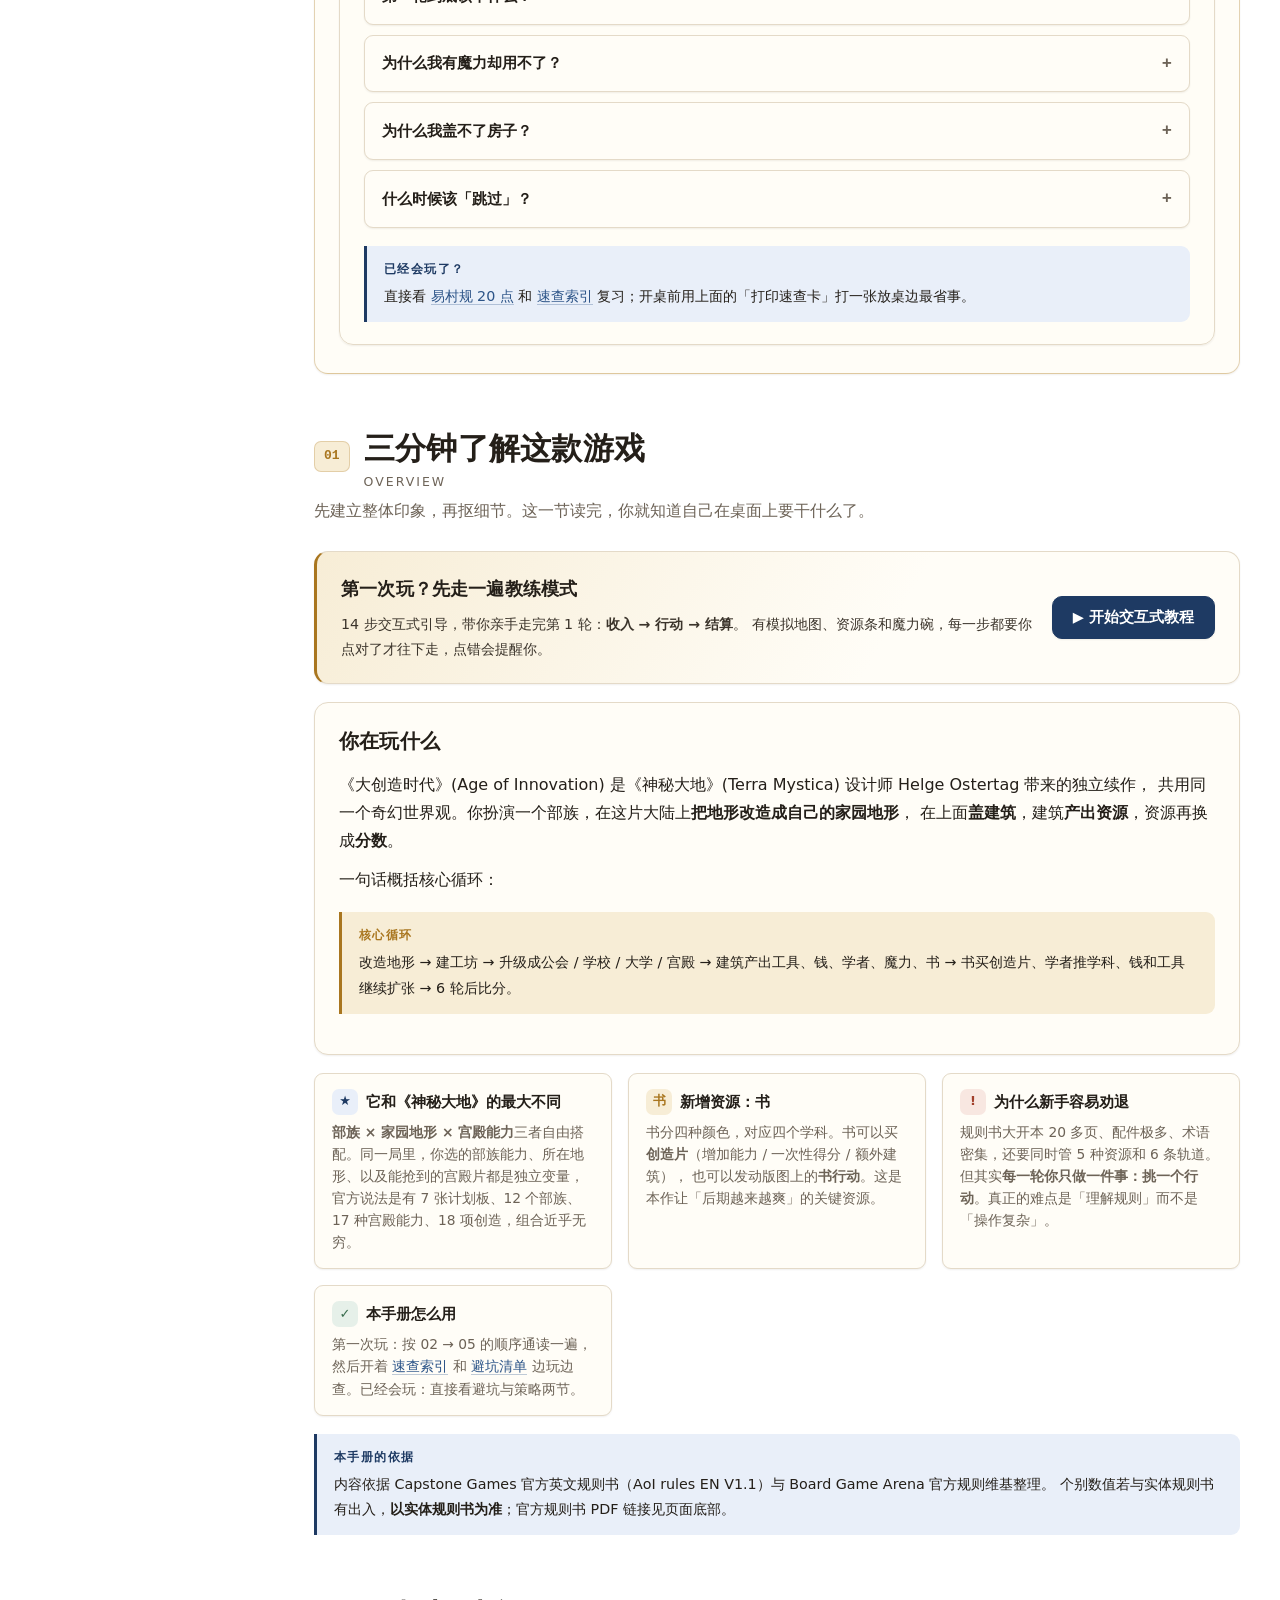
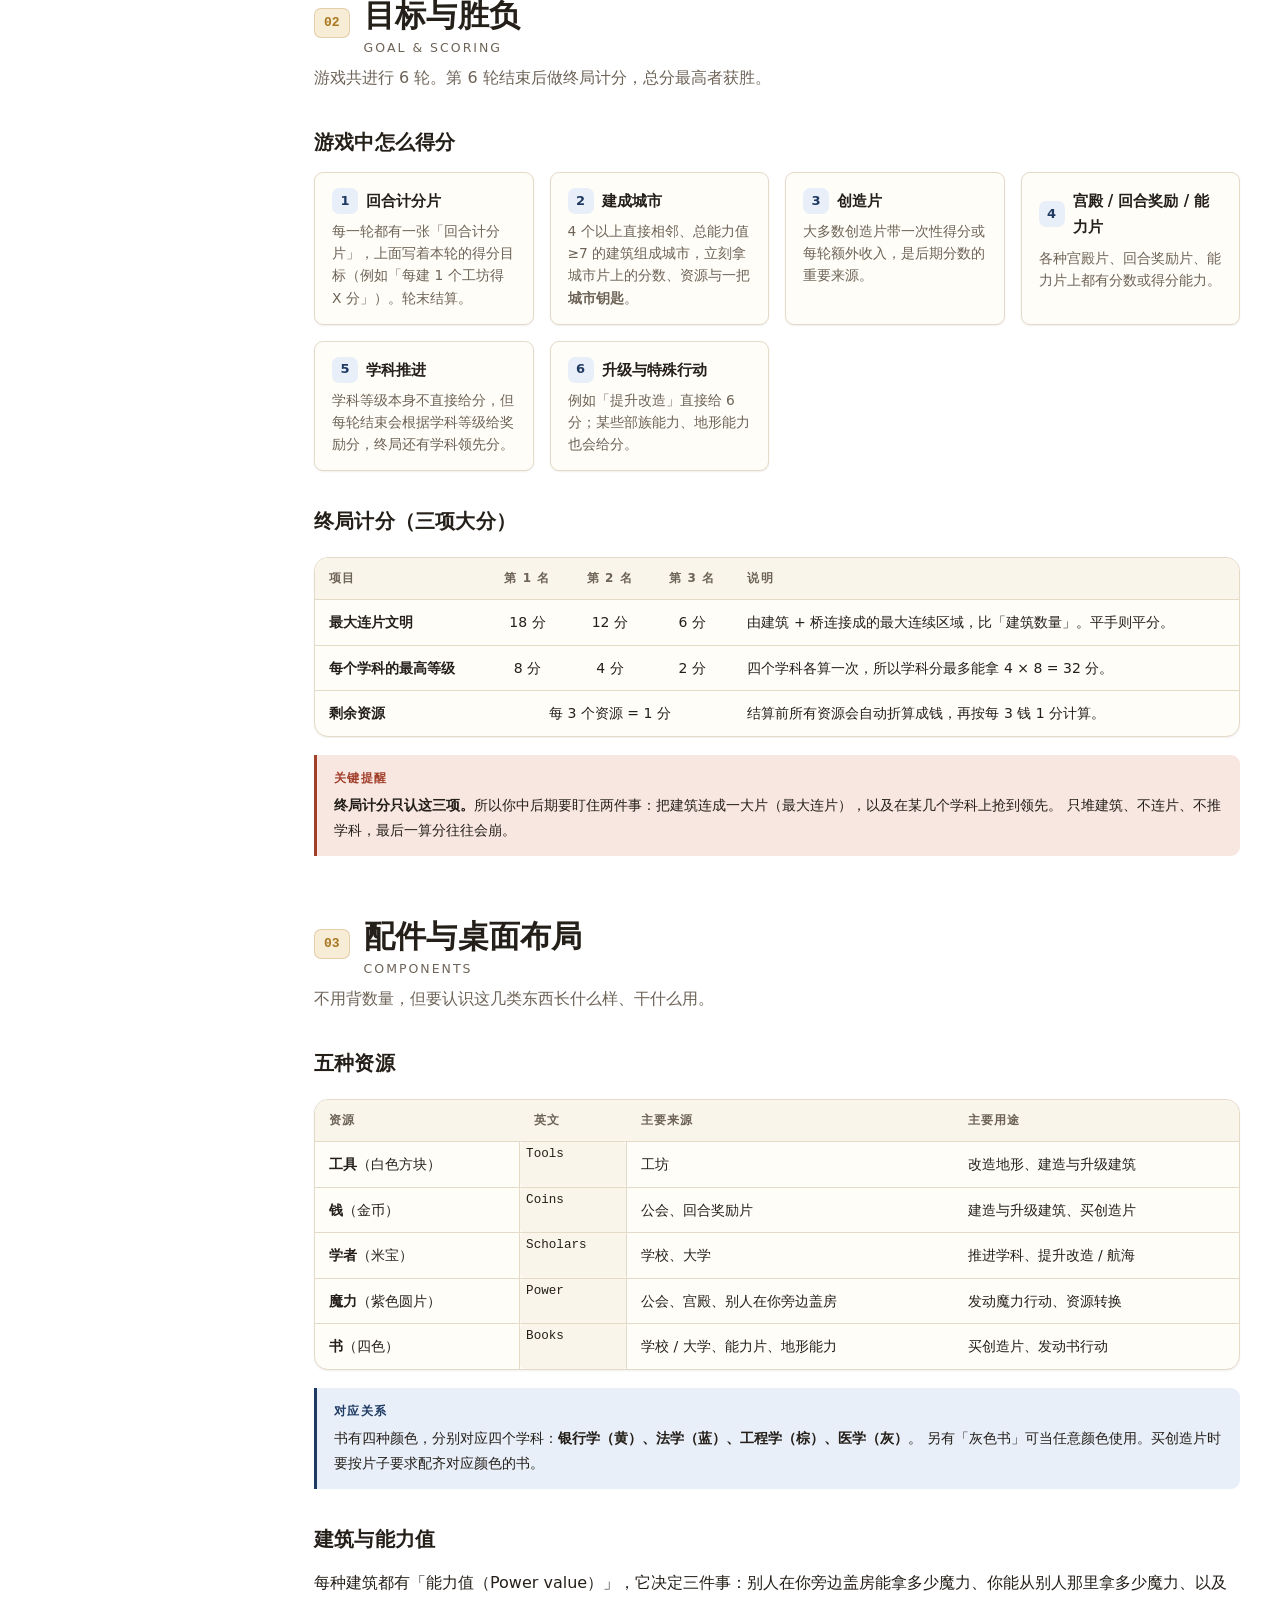
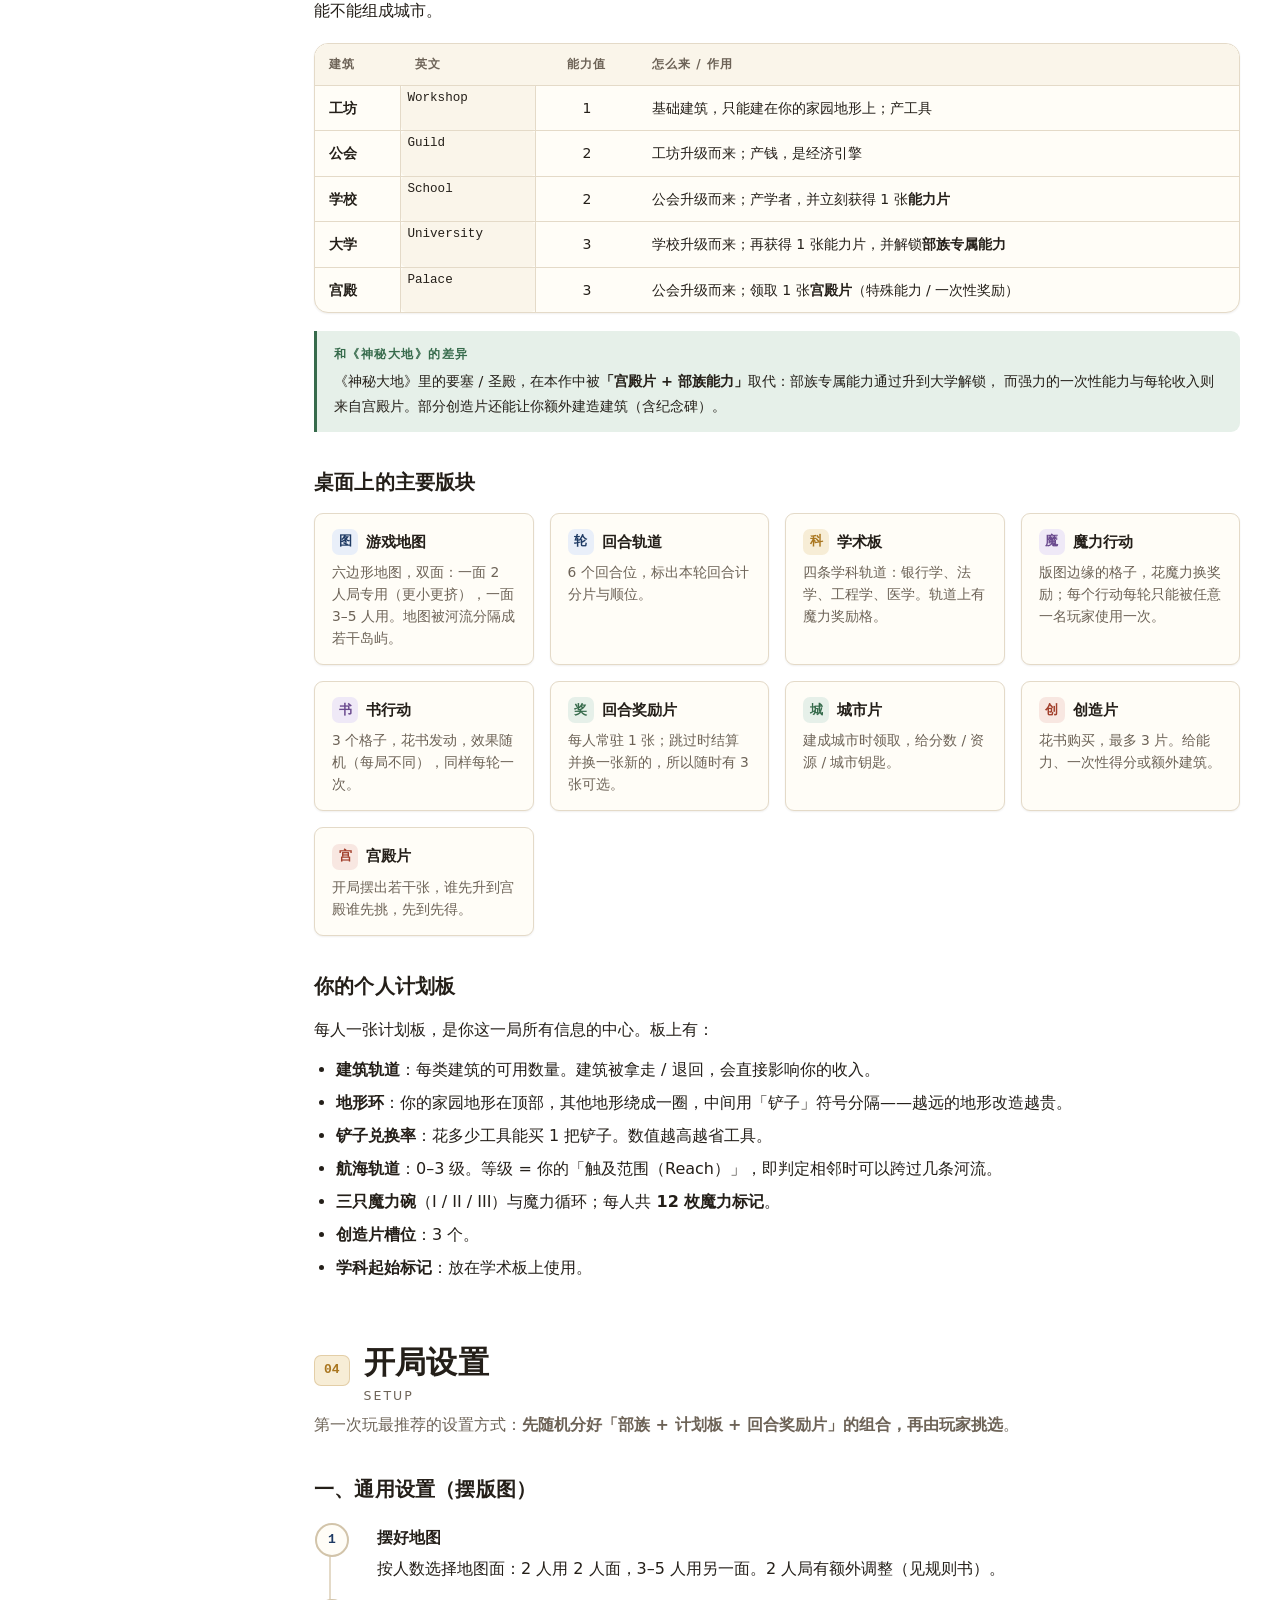
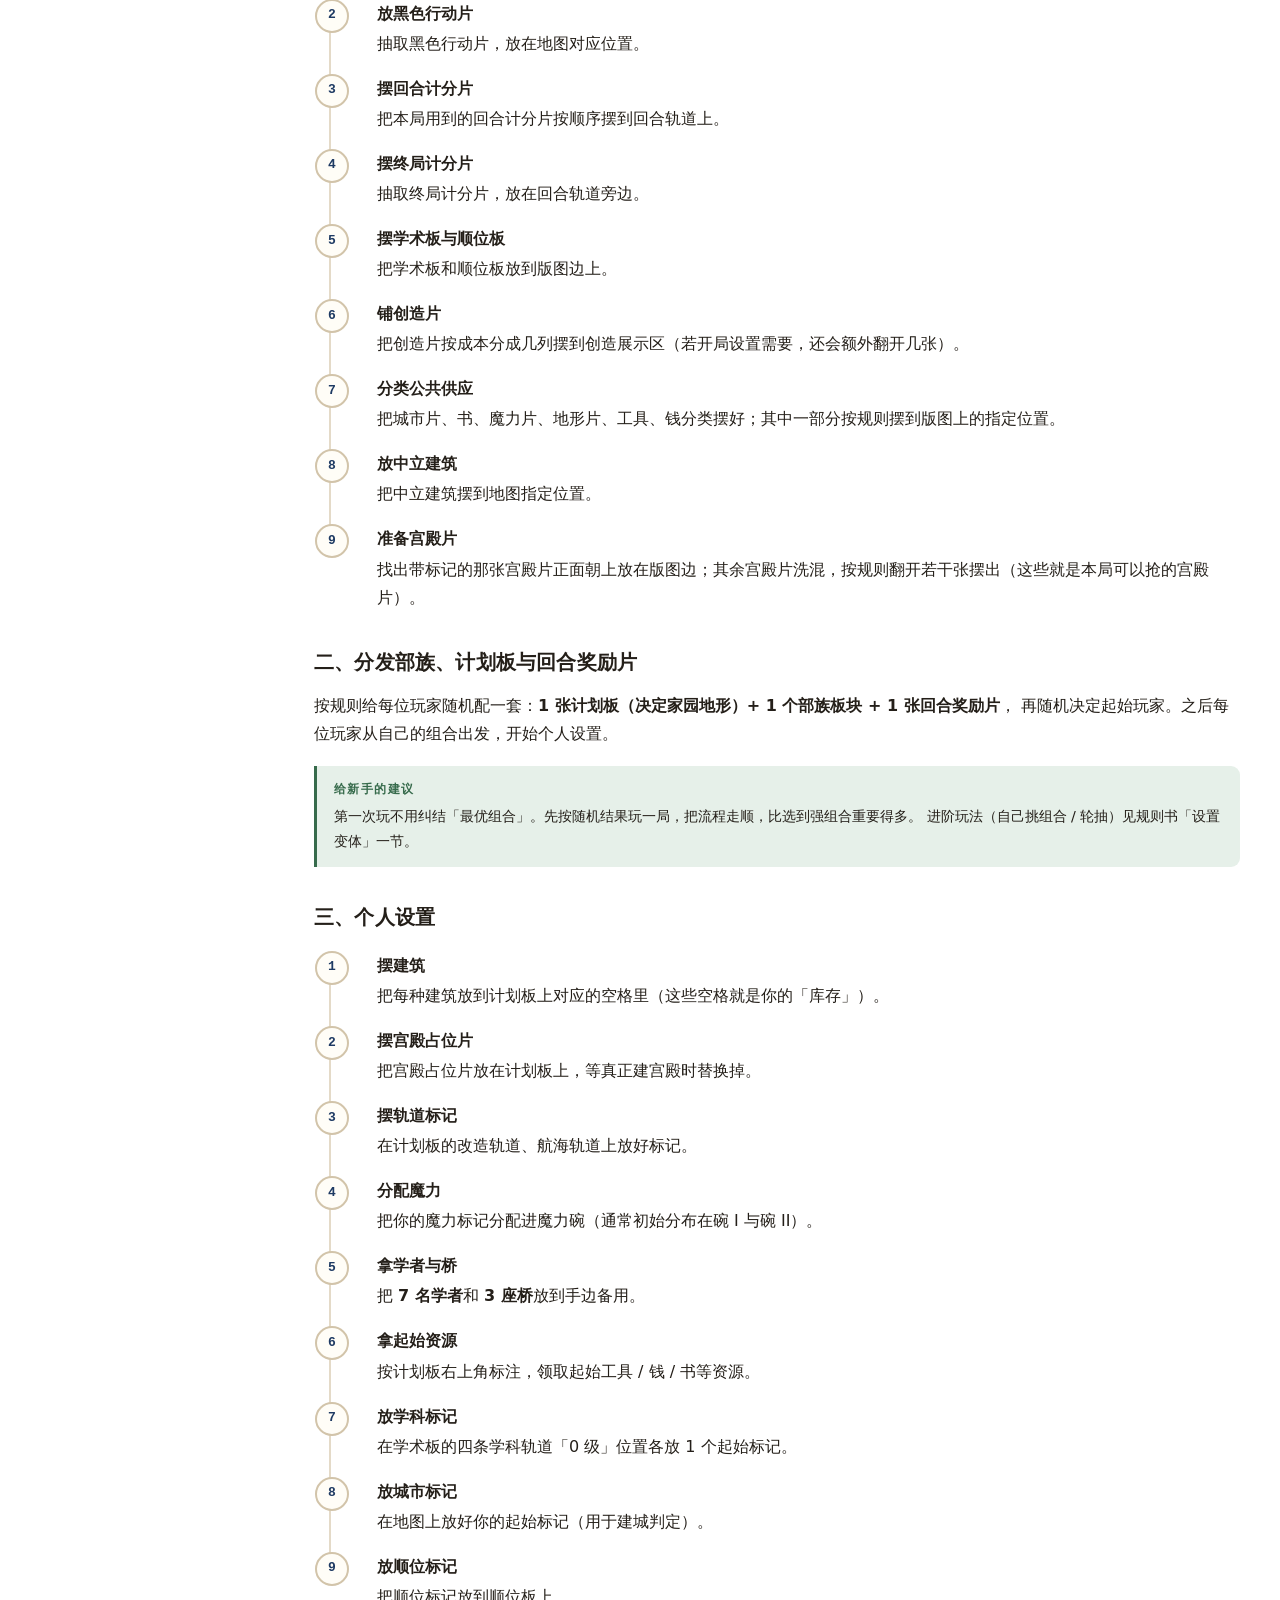
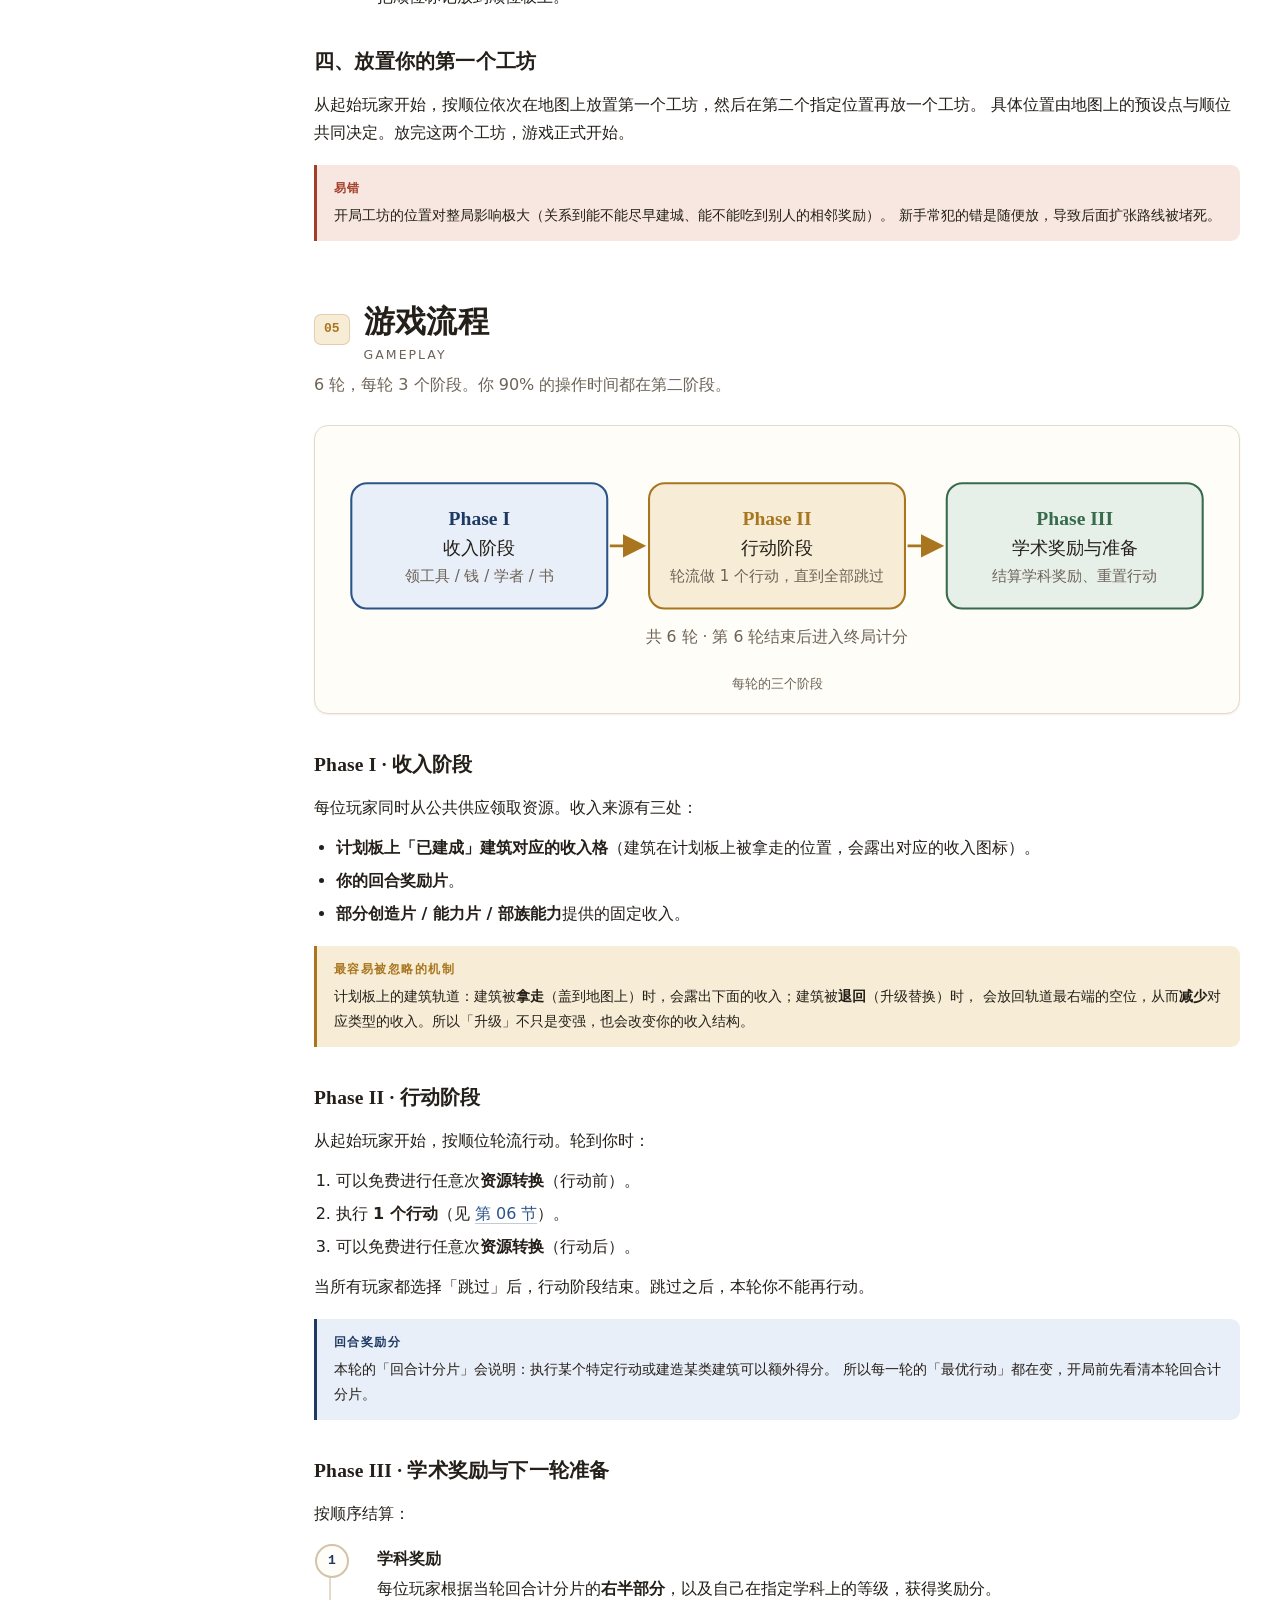
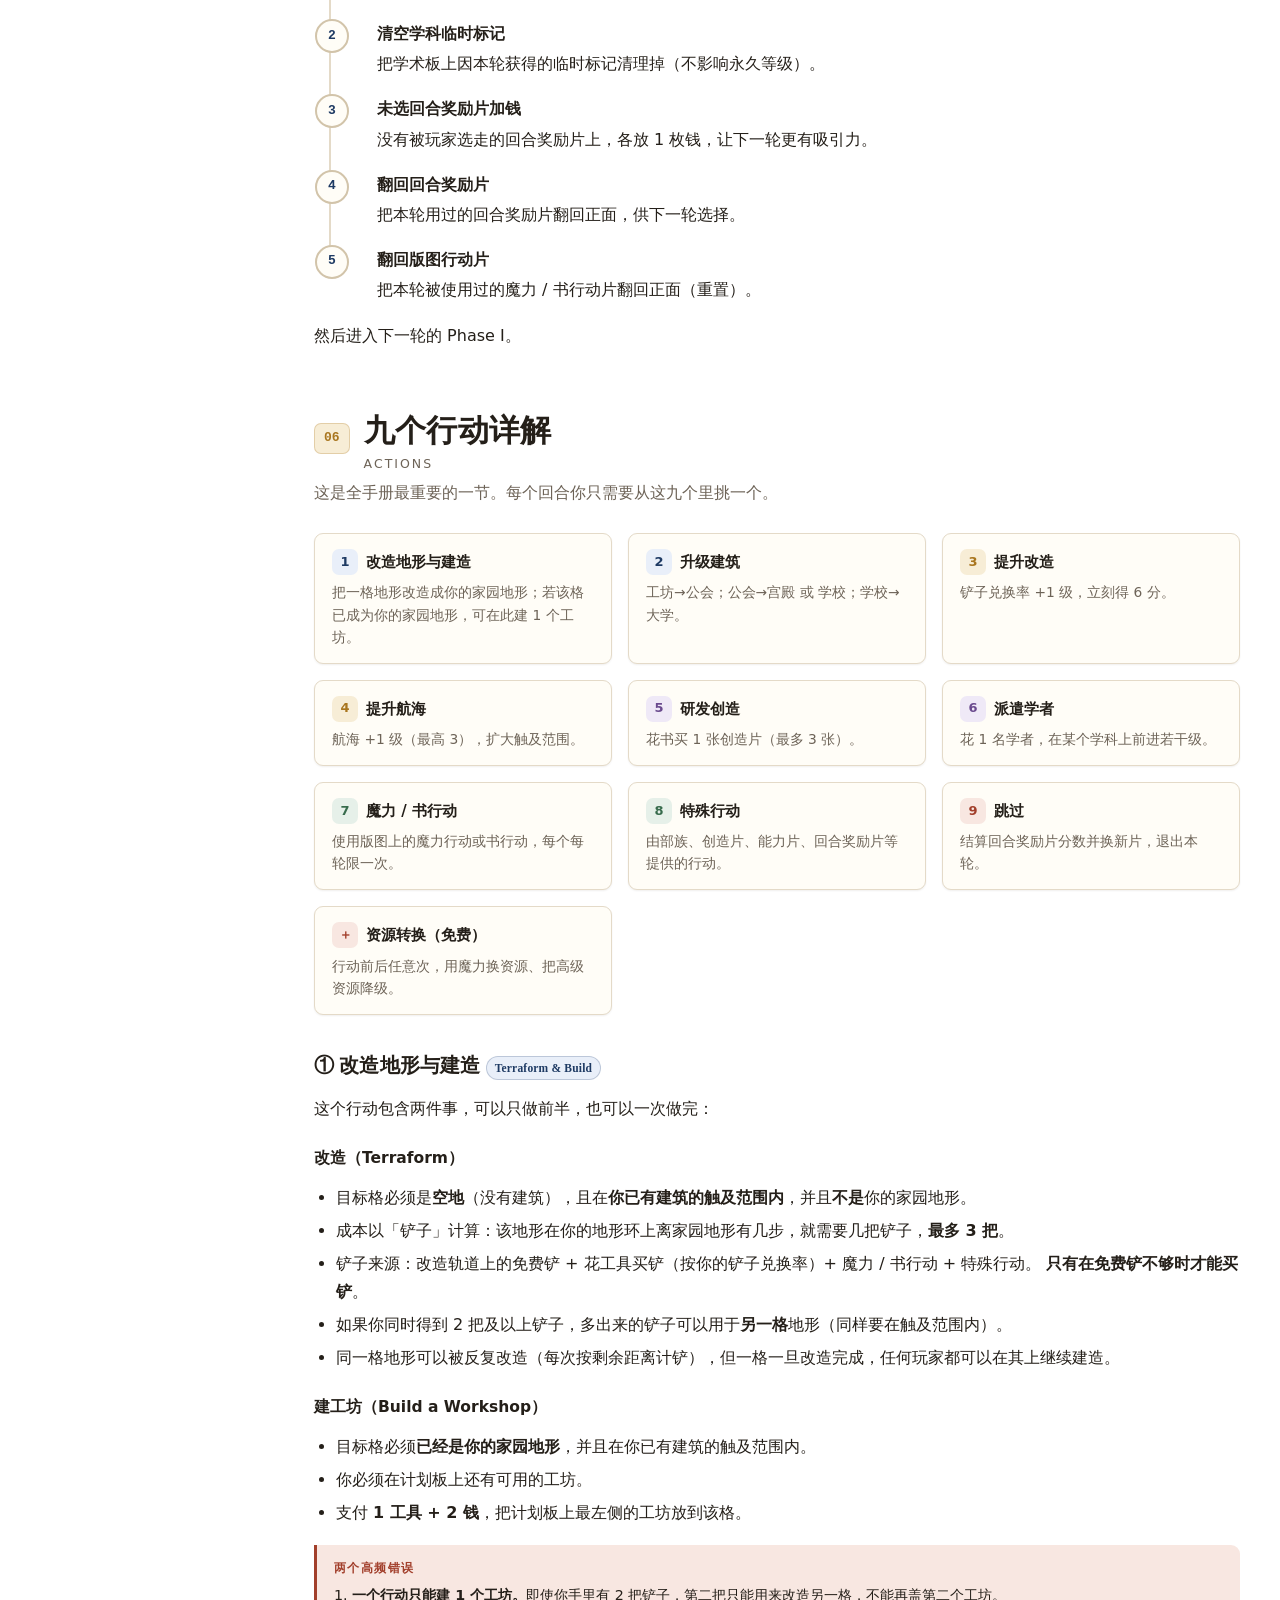
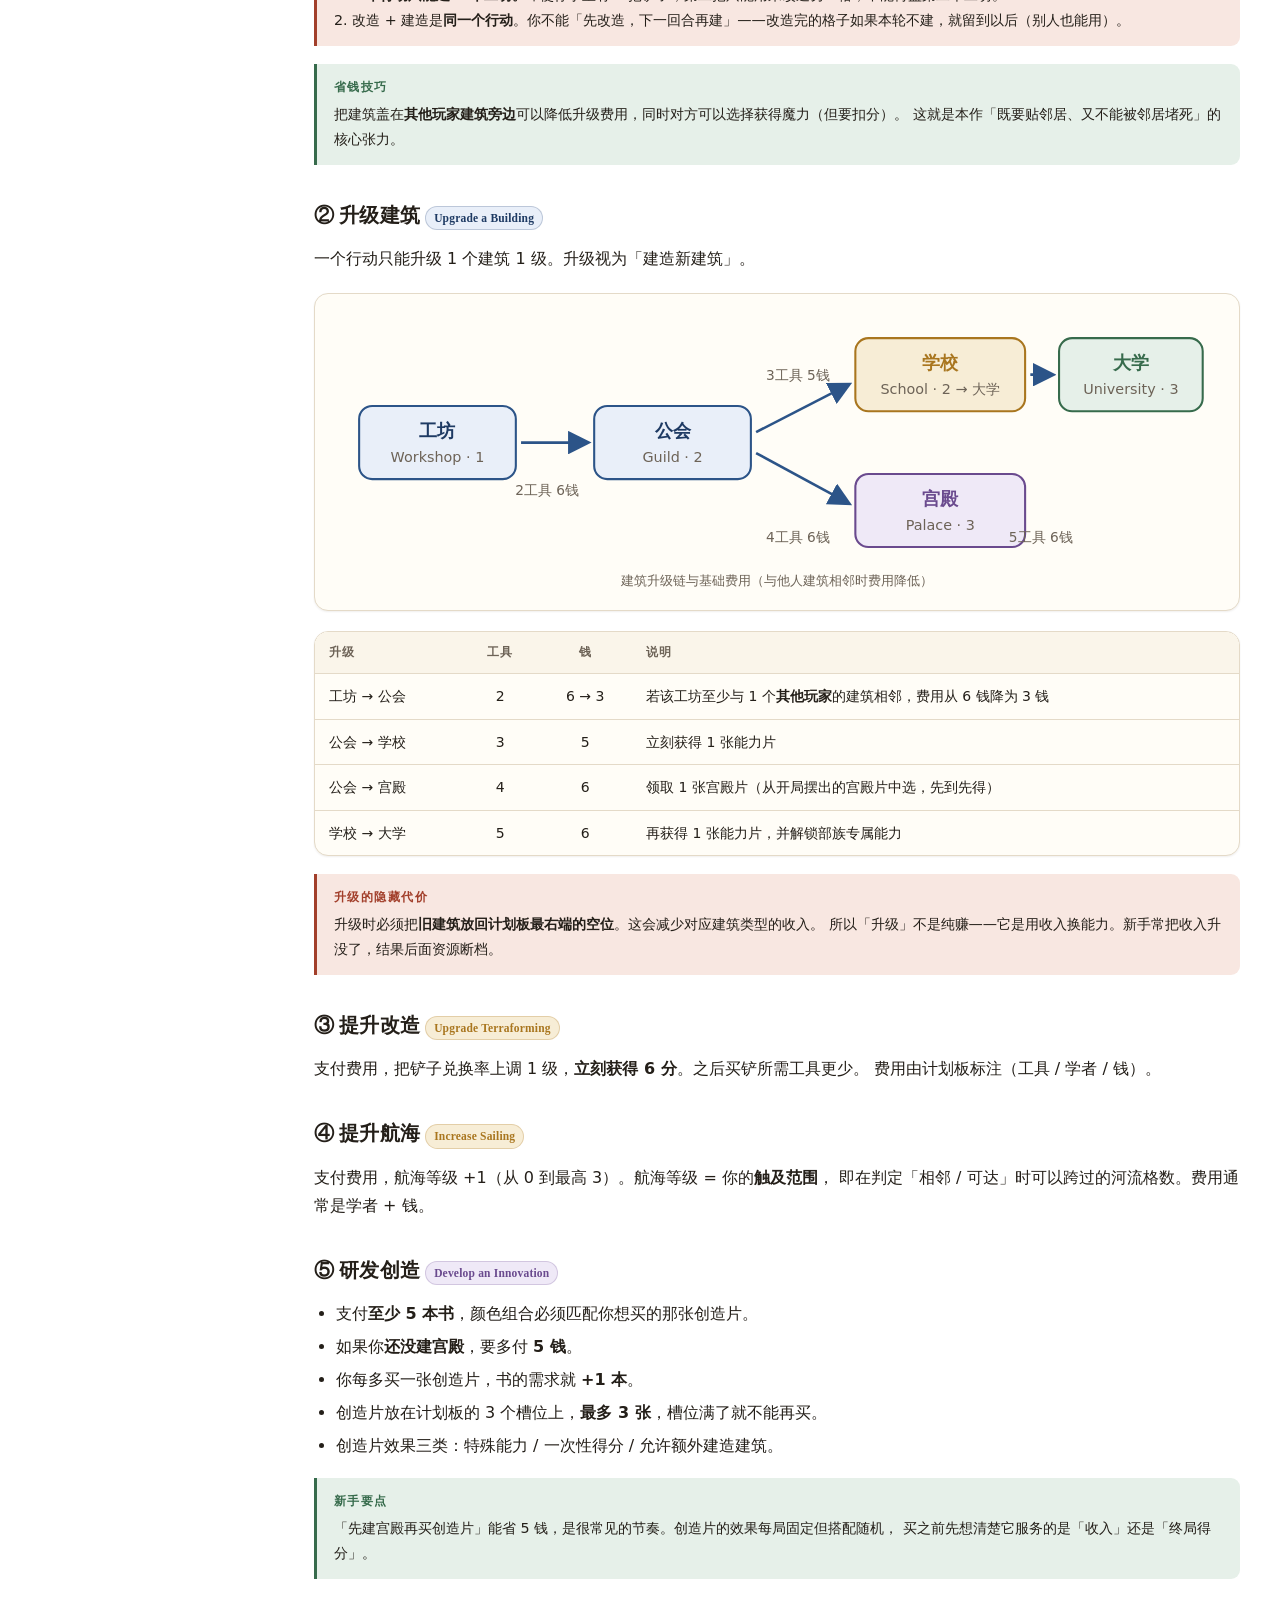
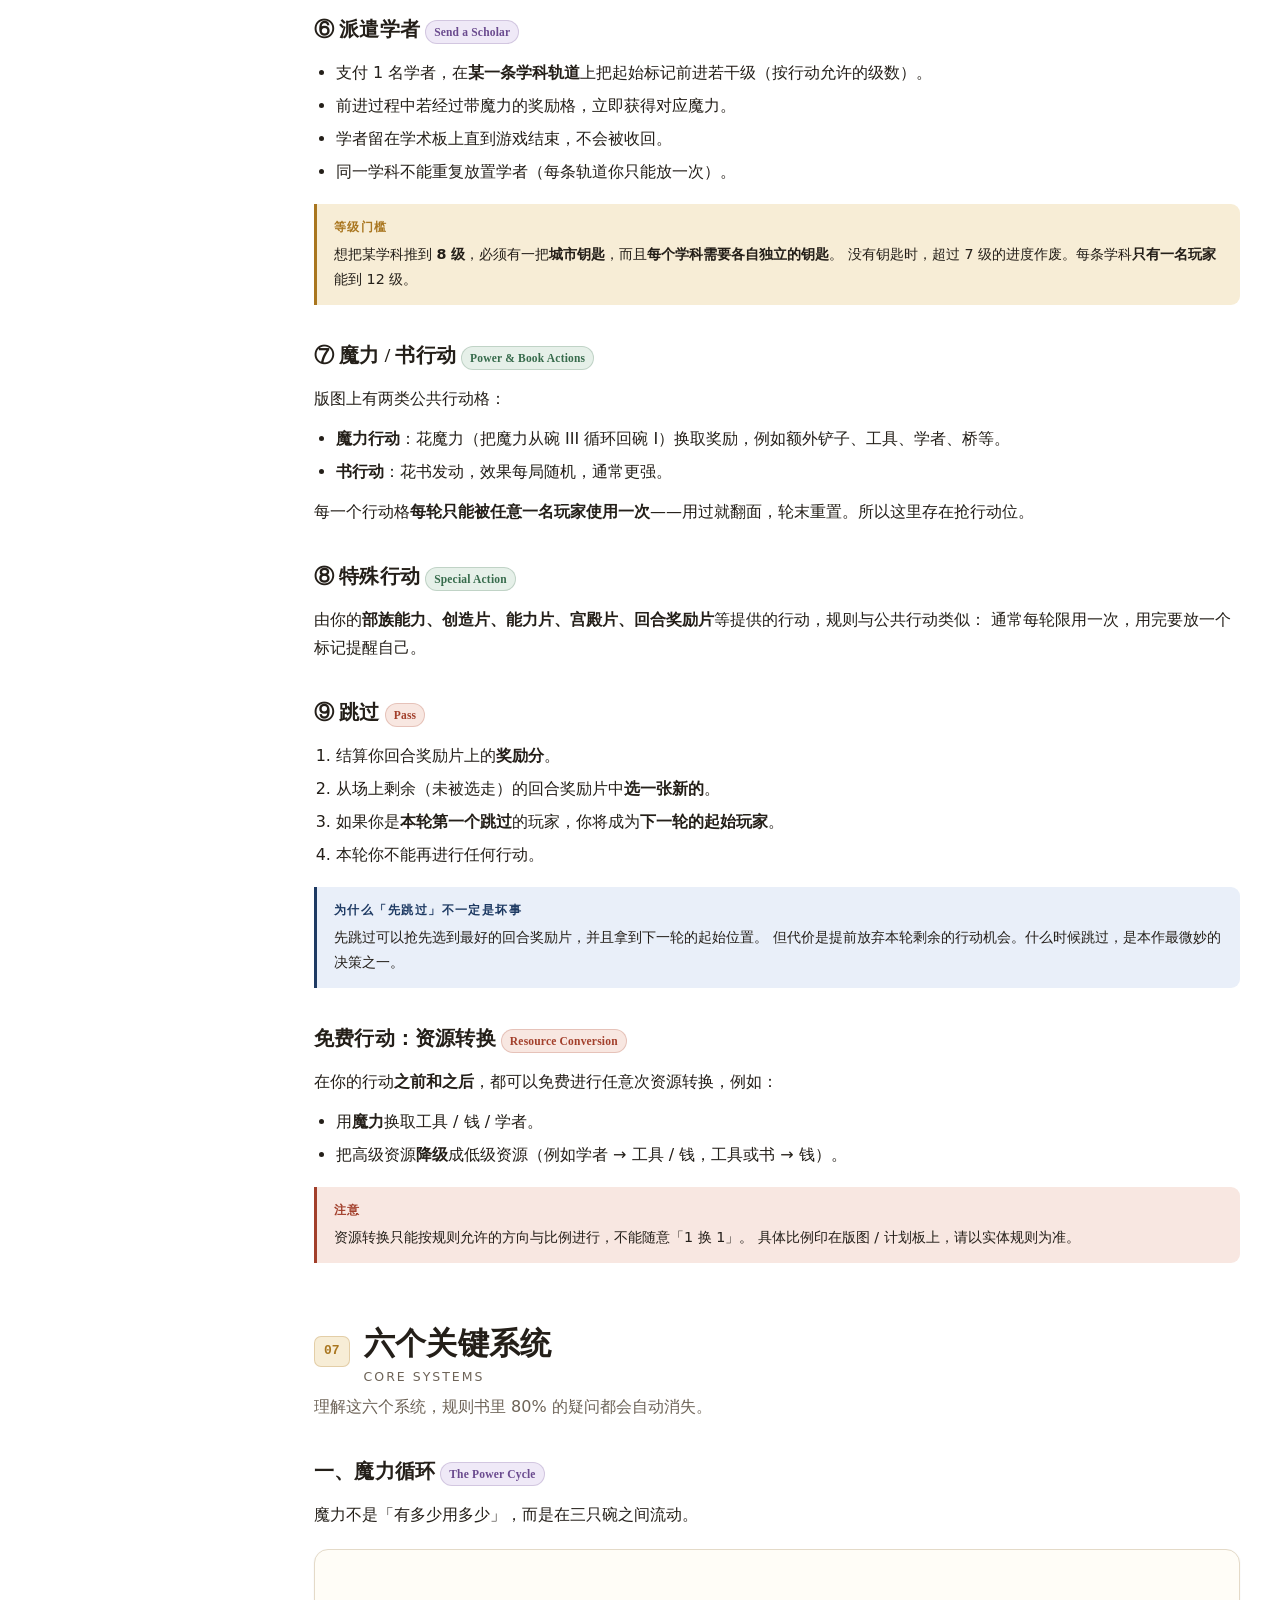
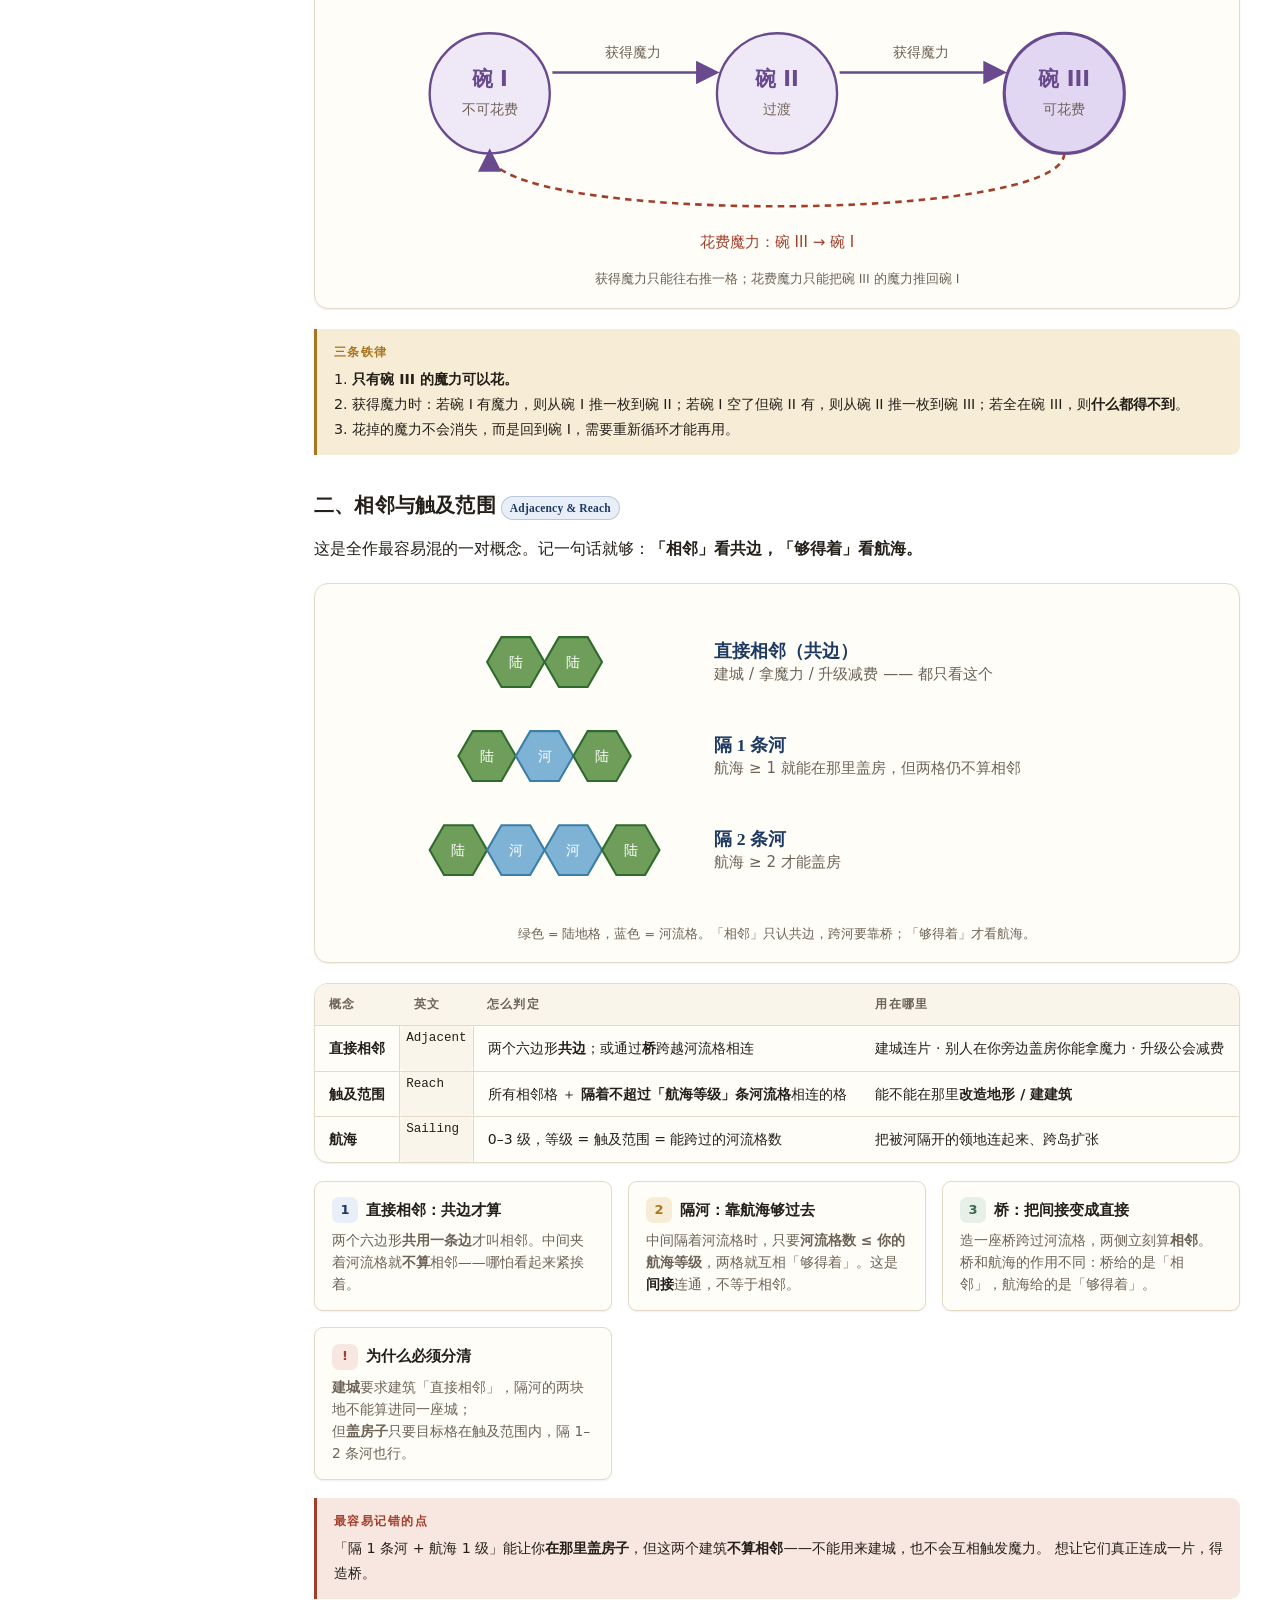
==== commit cf1f036b: "feat: 新增「10 分钟新人入门」独立页面 - 新增 beginner.html：面向纯新人的短页面，8 个章节，只讲第一局必须知道的事   01 这是什么游戏 / 02 一轮三件事 / 03 只" ====
--- a/index.html
+++ b/index.html
@@ -16,8 +16,8 @@
     <h1 class="title">大创造时代 · 新手入门手册
       <span class="en">Age of Innovation</span>
     </h1>
-    <p class="lede">从零开始的规则教程 · 中英名词速查 · 20 个易村规点 · 速查索引 · 开局策略。
-    把 20 多页官方规则书压缩成一条能一口气读完的入门路线。</p>
+    <p class="lede">完整规则手册：九个行动 · 55 条中英名词 · 20 个易村规点 · 速查索引 · 开局策略 · 交互式教练模式。
+    <b>第一次玩？</b>建议先看 <a href="beginner.html">10 分钟新人入门</a>，再回来看这里。</p>
     <div class="chips">
       <span class="chip"><span class="dot"></span>1–5 人</span>
       <span class="chip"><span class="dot"></span>约 40 分钟 / 人</span>
@@ -26,11 +26,11 @@
       <span class="chip"><span class="dot"></span>2023 · Feuerland Spiele</span>
     </div>
     <div class="hero-actions">
-      <button class="btn primary" type="button" data-tut>▶ 开始教程（交互式）</button>
-      <a class="btn" href="#goal">文字版教程</a>
+      <a class="btn primary" href="beginner.html">第一次玩？看新人入门 →</a>
+      <button class="btn" type="button" data-tut>▶ 教练模式</button>
+      <a class="btn" href="#quickref">速查表</a>
       <a class="btn" href="#glossary">名词速查</a>
-      <a class="btn" href="#mistakes">避坑清单</a>
-      <a class="btn" href="#strategy">新手策略</a>
+      <a class="btn" href="#mistakes">易村规 20 点</a>
     </div>
   </div>
 </header>
@@ -40,6 +40,8 @@
   <div class="wrap topbar-inner">
     <a class="brand" href="#top">大创造时代<small>Beginner's Guide</small></a>
     <nav class="navlinks" id="navlinks">
+      <a href="beginner.html">新人入门</a>
+      <a href="#beginner">开局工具</a>
       <a href="#overview">概览</a>
       <a href="#goal">目标</a>
       <a href="#components">配件</a>
@@ -64,6 +66,8 @@
   <aside class="toc">
     <h4>目录</h4>
     <ol id="toclist">
+      <li><a href="beginner.html"><span class="num">★</span>新人入门</a></li>
+      <li><a href="#beginner"><span class="num">⚙</span>开局工具</a></li>
       <li><a href="#overview"><span class="num">01</span>三分钟了解</a></li>
       <li><a href="#goal"><span class="num">02</span>目标与胜负</a></li>
       <li><a href="#components"><span class="num">03</span>配件与桌面</a></li>
@@ -81,6 +85,64 @@
 
   <!-- ======================= MAIN ======================= -->
   <main>
+
+  <!-- ============ 新手专区 ============ -->
+  <section id="beginner" class="beginner-zone">
+    <div class="sec-head">
+      <span class="sec-num bz">TOOLS</span>
+      <h2>开局工具<span class="en">Before You Play · 摆盘清单 &amp; 速查卡</span></h2>
+    </div>
+    <p class="sec-sub">这一节是「开桌前」用的：照着清单摆盘，再把速查卡打印一张放在桌边。</p>
+
+    <div class="card cta" style="margin-bottom:22px">
+      <div class="cta-txt">
+        <h3>第一次玩？先看「10 分钟新人入门」</h3>
+        <p>本页是<b>完整规则手册</b>，内容偏全、偏细，适合会玩之后复习和查规则。
+        纯新人建议先去那个短页面——只讲第一局必须知道的事，看完就能上桌。</p>
+      </div>
+      <a class="btn primary" href="beginner.html">去看新人入门 →</a>
+    </div>
+
+    <div class="card bz-card">
+      <h3>① 开局清单<span style="font-weight:400;font-size:13.5px;color:var(--muted)">（可勾选，自动保存在本机）</span></h3>
+      <ul class="bz-check" id="bzCheck">
+        <li><label><input type="checkbox" data-ck="c1"><span>按人数选地图面（2 人用 2 人面，3–5 人用另一面）</span></label></li>
+        <li><label><input type="checkbox" data-ck="c2"><span>摆好本局的回合计分片与终局计分片</span></label></li>
+        <li><label><input type="checkbox" data-ck="c3"><span>摆出本局可抢的宫殿片（先升到宫殿的人先挑）</span></label></li>
+        <li><label><input type="checkbox" data-ck="c4"><span>每人分到：1 张计划板 + 1 个部族板块 + 1 张回合奖励片</span></label></li>
+        <li><label><input type="checkbox" data-ck="c5"><span>把 <b>12 枚魔力标记</b>分配到魔力碗 I / II</span></label></li>
+        <li><label><input type="checkbox" data-ck="c6"><span>拿 <b>7 名学者</b>、<b>3 座桥</b>，以及计划板标注的起始资源</span></label></li>
+        <li><label><input type="checkbox" data-ck="c7"><span>四条学科轨道 0 级各放 1 个起始标记</span></label></li>
+        <li><label><input type="checkbox" data-ck="c8"><span>按顺位放第一个工坊，再在第二个指定位置放一个</span></label></li>
+      </ul>
+      <div class="bz-progress"><i id="bzBar"></i><span id="bzText">0 / 8</span></div>
+    </div>
+
+    <div class="card bz-card" style="margin-bottom:22px">
+      <h3>② 新手最常问的 6 个问题</h3>
+      <details class="acc"><summary>一局要多久？</summary>
+        <div class="acc-body">官方标注约 40 分钟 / 人。3 人局约 2 小时，4–5 人常见 2.5–3.5 小时。<b>第一次玩建议预留 3 小时</b>，因为要边看规则边玩。</div>
+      </details>
+      <details class="acc"><summary>我该选哪个部族 / 哪种地形？</summary>
+        <div class="acc-body">第一次<b>别纠结</b>，按随机结果直接玩，把流程走顺比选到强组合重要得多。想主动挑的话，「发明家」（白送一张能力片）和「哲学家」（多给书）收益最直观。</div>
+      </details>
+      <details class="acc"><summary>第一轮到底该干什么？</summary>
+        <div class="acc-body">围绕三个目标之一展开即可：<b>① 宫殿 + 3~4 个工坊</b>（抢强力宫殿片）<b>② 学校 + 3~4 个工坊</b>（拿能力片，最容易达成）<b>③ 买 1 张创造片</b>（需要 5 本书，最好先有宫殿省 5 钱）。</div>
+      </details>
+      <details class="acc"><summary>为什么我有魔力却用不了？</summary>
+        <div class="acc-body">因为<b>只有魔力碗 III 的魔力能花</b>。碗 I、碗 II 的魔力必须先通过「获得魔力」一步步推到碗 III 才能用。这是新手最常见的卡点。</div>
+      </details>
+      <details class="acc"><summary>为什么我盖不了房子？</summary>
+        <div class="acc-body">依次检查三件事：<b>① 那格是不是你的家园地形</b>（不是就得先改造）；<b>② 是否在你的「触及范围」内</b>（隔河要看航海等级）；<b>③ 计划板上还有没有工坊库存</b>。</div>
+      </details>
+      <details class="acc"><summary>什么时候该「跳过」？</summary>
+        <div class="acc-body">本轮不想再行动时就可以跳过。<b>先跳过并不吃亏</b>：你能抢到最好的回合奖励片，而且会成为<b>下一轮的起始玩家</b>。代价是提前放弃本轮剩余的行动机会。</div>
+      </details>
+      <div class="note" style="margin-bottom:0"><span class="lbl">已经会玩了？</span>
+        <p>直接看 <a href="#mistakes">易村规 20 点</a> 和 <a href="#quickref">速查索引</a> 复习；开桌前用上面的「打印速查卡」打一张放桌边最省事。</p>
+      </div>
+    </div>
+  </section>
 
   <!-- ============ 01 概览 ============ -->
   <section id="overview">
--- a/assets/styles.css
+++ b/assets/styles.css
@@ -538,6 +538,134 @@
   .dc{height:16px;font-size:7.5px}
   .tut-tip{display:none}
 }
+/* ===========================================================
+   新手专区
+   =========================================================== */
+.beginner-zone{
+  border:1px solid color-mix(in srgb,var(--gold) 32%,transparent);
+  background:linear-gradient(165deg, var(--gold-soft), var(--panel) 58%);
+  border-radius:var(--radius);padding:24px 24px 6px;margin-bottom:56px;
+  box-shadow:var(--shadow-sm);
+}
+.beginner-zone .sec-num.bz{background:var(--gold);color:#fff;border-color:var(--gold);letter-spacing:.1em;font-size:11px}
+.bz-card{background:color-mix(in srgb,var(--panel) 93%,transparent)}
+.bz-card>h3{margin-top:0}
+.bz-rules{counter-reset:bz;list-style:none;padding:0;margin:14px 0 18px}
+.bz-rules li{counter-increment:bz;position:relative;padding:10px 0 10px 42px;border-bottom:1px dashed var(--line);font-size:14.6px;line-height:1.65}
+.bz-rules li:last-child{border-bottom:0}
+.bz-rules li::before{
+  content:counter(bz);position:absolute;left:0;top:10px;width:27px;height:27px;border-radius:8px;
+  display:grid;place-items:center;background:var(--gold-soft);color:var(--gold);
+  font-family:var(--mono);font-weight:700;font-size:13px;
+  border:1px solid color-mix(in srgb,var(--gold) 32%,transparent);
+}
+.bz-step{
+  position:relative;background:var(--panel);border:1px solid var(--line);border-radius:var(--radius-sm);
+  padding:20px 16px 16px;box-shadow:var(--shadow-sm);display:flex;flex-direction:column;gap:9px;margin-top:12px;
+}
+.bz-step h4{margin:0;font-size:15.5px}
+.bz-step p{margin:0;font-size:13.8px;color:var(--muted);line-height:1.6;flex:1}
+.bz-step .btn{align-self:flex-start}
+.bz-n{
+  position:absolute;top:-12px;left:15px;width:27px;height:27px;border-radius:50%;
+  background:var(--blue);color:#fff;display:grid;place-items:center;
+  font-family:var(--mono);font-weight:700;font-size:13px;border:2px solid var(--panel);
+}
+[data-theme="dark"] .bz-n{color:#0e1116}
+.bz-check{list-style:none;padding:0;margin:14px 0 8px}
+.bz-check li{margin:0;border-bottom:1px dashed var(--line)}
+.bz-check li:last-child{border-bottom:0}
+.bz-check label{display:flex;gap:11px;align-items:flex-start;padding:10px 2px;cursor:pointer;font-size:14.3px;line-height:1.6}
+.bz-check input{
+  appearance:none;-webkit-appearance:none;width:19px;height:19px;flex:0 0 auto;margin-top:2px;
+  border:1.6px solid var(--line-2);border-radius:5px;background:var(--panel);cursor:pointer;position:relative;transition:.15s;
+}
+.bz-check input:checked{background:var(--green);border-color:var(--green)}
+.bz-check input:checked::after{content:"✓";position:absolute;inset:0;display:grid;place-items:center;color:#fff;font-size:13px;font-weight:700}
+.bz-check input:focus-visible{outline:2px solid var(--blue-2);outline-offset:2px}
+.bz-check input:checked+span{color:var(--muted)}
+.bz-progress{display:flex;align-items:center;gap:12px;margin:8px 0 16px}
+.bz-progress i{flex:1;height:7px;border-radius:99px;background:var(--line);position:relative;overflow:hidden;display:block}
+.bz-progress i::after{content:"";position:absolute;left:0;top:0;bottom:0;width:var(--p,0%);background:linear-gradient(90deg,var(--green),var(--gold));border-radius:99px;transition:width .25s}
+.bz-progress span{font-family:var(--mono);font-size:12.5px;color:var(--muted);white-space:nowrap}
+
+/* ===========================================================
+   新人入门页 beginner.html
+   =========================================================== */
+.bg-topbar{position:sticky;top:0;z-index:50;background:color-mix(in srgb,var(--panel) 90%,transparent);backdrop-filter:saturate(160%) blur(12px);border-bottom:1px solid var(--line)}
+.bg-topbar .in{max-width:780px;margin:0 auto;padding:0 24px;height:54px;display:flex;align-items:center;gap:9px}
+.bg-topbar .t{font-family:var(--serif);font-weight:700;font-size:15px;white-space:nowrap}
+.bg-topbar .sp{flex:1}
+.bg-topbar .btn,.bg-topbar .icon-btn{flex:0 0 auto}
+.bg-wrap{max-width:780px;margin:0 auto;padding:0 24px}
+.bg-hero{padding:58px 0 46px;border-bottom:1px solid var(--line);background:linear-gradient(170deg,var(--gold-soft),var(--panel) 62%)}
+.bg-kicker{display:inline-block;font-size:11.5px;font-weight:800;letter-spacing:.16em;text-transform:uppercase;color:var(--gold);background:var(--panel);border:1px solid color-mix(in srgb,var(--gold) 32%,transparent);padding:5px 13px;border-radius:999px;margin-bottom:20px}
+.bg-hero h1{font-family:var(--serif);font-size:clamp(27px,5.2vw,41px);line-height:1.26;margin:0 0 16px;letter-spacing:.01em}
+.bg-lede{font-size:16.5px;color:var(--ink-2);margin:0 0 26px;line-height:1.8;max-width:62ch}
+.bg-actions{display:flex;flex-wrap:wrap;gap:10px}
+.bg-main{padding:6px 0 80px}
+.bg-sec{padding:38px 0;border-bottom:1px dashed var(--line)}
+.bg-sec:last-of-type{border-bottom:0}
+.bg-sec h2{font-family:var(--serif);font-size:clamp(21px,3.6vw,28px);margin:0 0 4px;display:flex;align-items:baseline;gap:12px;line-height:1.35}
+.bg-sec h2 .n{font-family:var(--mono);font-size:13px;font-weight:700;color:var(--gold);background:var(--gold-soft);border:1px solid color-mix(in srgb,var(--gold) 30%,transparent);border-radius:8px;padding:3px 9px;flex:0 0 auto}
+.bg-sec .sub{color:var(--muted);margin:0 0 20px;font-size:14.5px}
+.bg-sec p{font-size:16px;line-height:1.85;margin:12px 0}
+.bg-big{font-size:19.5px;line-height:1.75;font-weight:600;color:var(--ink);margin:16px 0}
+.bg-flow{display:grid;grid-template-columns:repeat(auto-fit,minmax(158px,1fr));gap:12px;margin:20px 0}
+.bg-flow .f{background:var(--panel);border:1px solid var(--line);border-radius:13px;padding:15px 16px;box-shadow:var(--shadow-sm)}
+.bg-flow .f b{display:block;font-size:15.5px;margin-bottom:4px}
+.bg-flow .f span{font-size:13.6px;color:var(--muted);line-height:1.65}
+.bg-two{display:grid;grid-template-columns:repeat(auto-fit,minmax(268px,1fr));gap:14px;margin:20px 0}
+.bg-card{background:var(--panel);border:1px solid var(--line);border-radius:14px;padding:19px 20px;box-shadow:var(--shadow-sm)}
+.bg-card h3{margin:0 0 9px;font-size:17px;font-family:var(--serif)}
+.bg-card p{margin:0 0 9px;font-size:14.8px;color:var(--ink-2);line-height:1.78}
+.bg-card p:last-child{margin-bottom:0}
+.bg-more{font-size:13.6px;color:var(--muted);border-top:1px dashed var(--line);padding-top:10px;margin-top:11px}
+.bg-ol{counter-reset:bg;list-style:none;padding:0;margin:18px 0}
+.bg-ol li{counter-increment:bg;position:relative;padding:13px 0 13px 48px;border-bottom:1px dashed var(--line);font-size:15.8px;line-height:1.72}
+.bg-ol li:last-child{border-bottom:0}
+.bg-ol li::before{content:counter(bg);position:absolute;left:0;top:13px;width:31px;height:31px;border-radius:50%;display:grid;place-items:center;background:var(--blue);color:#fff;font-family:var(--mono);font-weight:700;font-size:14px}
+[data-theme="dark"] .bg-ol li::before{color:#0e1116}
+.bg-5{counter-reset:b5;list-style:none;padding:0;margin:18px 0}
+.bg-5 li{counter-increment:b5;position:relative;padding:14px 0 14px 48px;font-size:16px;line-height:1.75;border-bottom:1px dashed var(--line)}
+.bg-5 li:last-child{border-bottom:0}
+.bg-5 li::before{content:counter(b5);position:absolute;left:0;top:14px;width:31px;height:31px;border-radius:9px;display:grid;place-items:center;background:var(--gold-soft);color:var(--gold);font-family:var(--mono);font-weight:700;font-size:14px;border:1px solid color-mix(in srgb,var(--gold) 32%,transparent)}
+.bg-words{margin:18px 0;border:1px solid var(--line);border-radius:14px;overflow:hidden;background:var(--panel);box-shadow:var(--shadow-sm)}
+.bg-words .w{display:flex;gap:16px;padding:13px 18px;border-bottom:1px solid var(--line);align-items:baseline}
+.bg-words .w:last-child{border-bottom:0}
+.bg-words .w b{flex:0 0 78px;font-size:15px;color:var(--blue)}
+.bg-words .w span{font-size:14.6px;color:var(--ink-2);line-height:1.7}
+.bg-score{display:grid;grid-template-columns:repeat(auto-fit,minmax(178px,1fr));gap:13px;margin:20px 0}
+.bg-next{background:linear-gradient(160deg,var(--blue-soft),var(--panel) 72%);border:1px solid color-mix(in srgb,var(--blue) 26%,transparent);border-radius:16px;padding:26px;margin-top:8px}
+.bg-next h2{display:block}
+.bg-footer{border-top:1px solid var(--line);background:color-mix(in srgb,var(--panel) 60%,transparent);padding:30px 0 44px;font-size:13.6px;color:var(--muted)}
+@media (max-width:640px){
+  .bg-topbar .t{display:none}
+  .bg-hero{padding:40px 0 34px}
+  .bg-sec{padding:30px 0}
+  .bg-words .w{flex-direction:column;gap:3px}
+  .bg-words .w b{flex:none}
+}
+
+/* 打印速查卡：只输出「速查索引」一节 */
+@media print{
+  body.printing-card .hero,
+  body.printing-card .topbar,
+  body.printing-card .toc,
+  body.printing-card #totop,
+  body.printing-card footer,
+  body.printing-card .beginner-zone{display:none !important}
+  body.printing-card section:not(#quickref){display:none !important}
+  body.printing-card #quickref{display:block !important;margin:0}
+  body.printing-card .layout{grid-template-columns:1fr;padding:0;gap:0}
+  body.printing-card .wrap{max-width:none;padding:0}
+  body.printing-card #quickref .sec-sub{display:none}
+  body.printing-card #quickref h3{font-size:12pt;margin:10px 0 4px}
+  body.printing-card #quickref table{font-size:9.5pt;min-width:0}
+  body.printing-card #quickref th,body.printing-card #quickref td{padding:4px 7px}
+  body.printing-card #quickref .table-wrap{margin:6px 0;box-shadow:none}
+  body.printing-card #quickref .note{margin:6px 0;padding:8px 11px;font-size:9.5pt}
+}
 @media print{.tut{display:none}}
 @media print{
   .topbar,.toc,#totop,.hero-actions,.glossary-tools{display:none}
